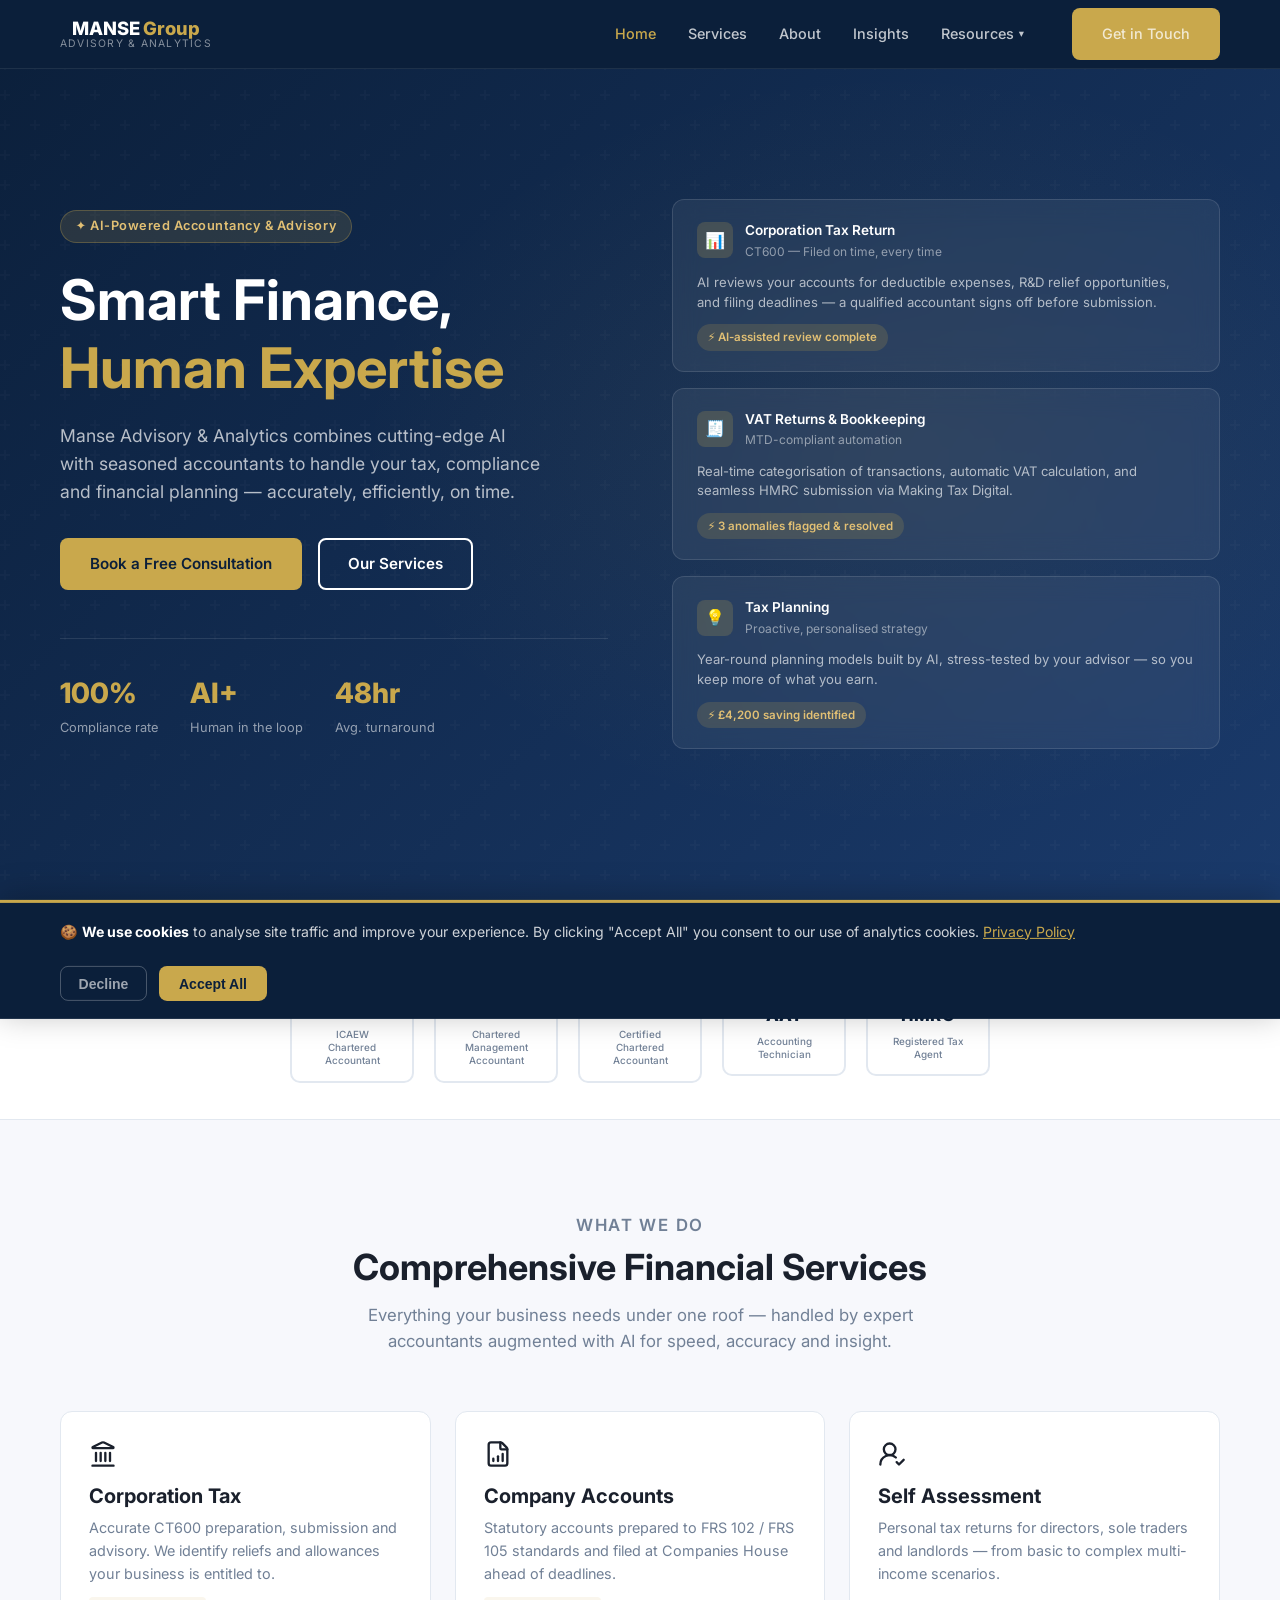
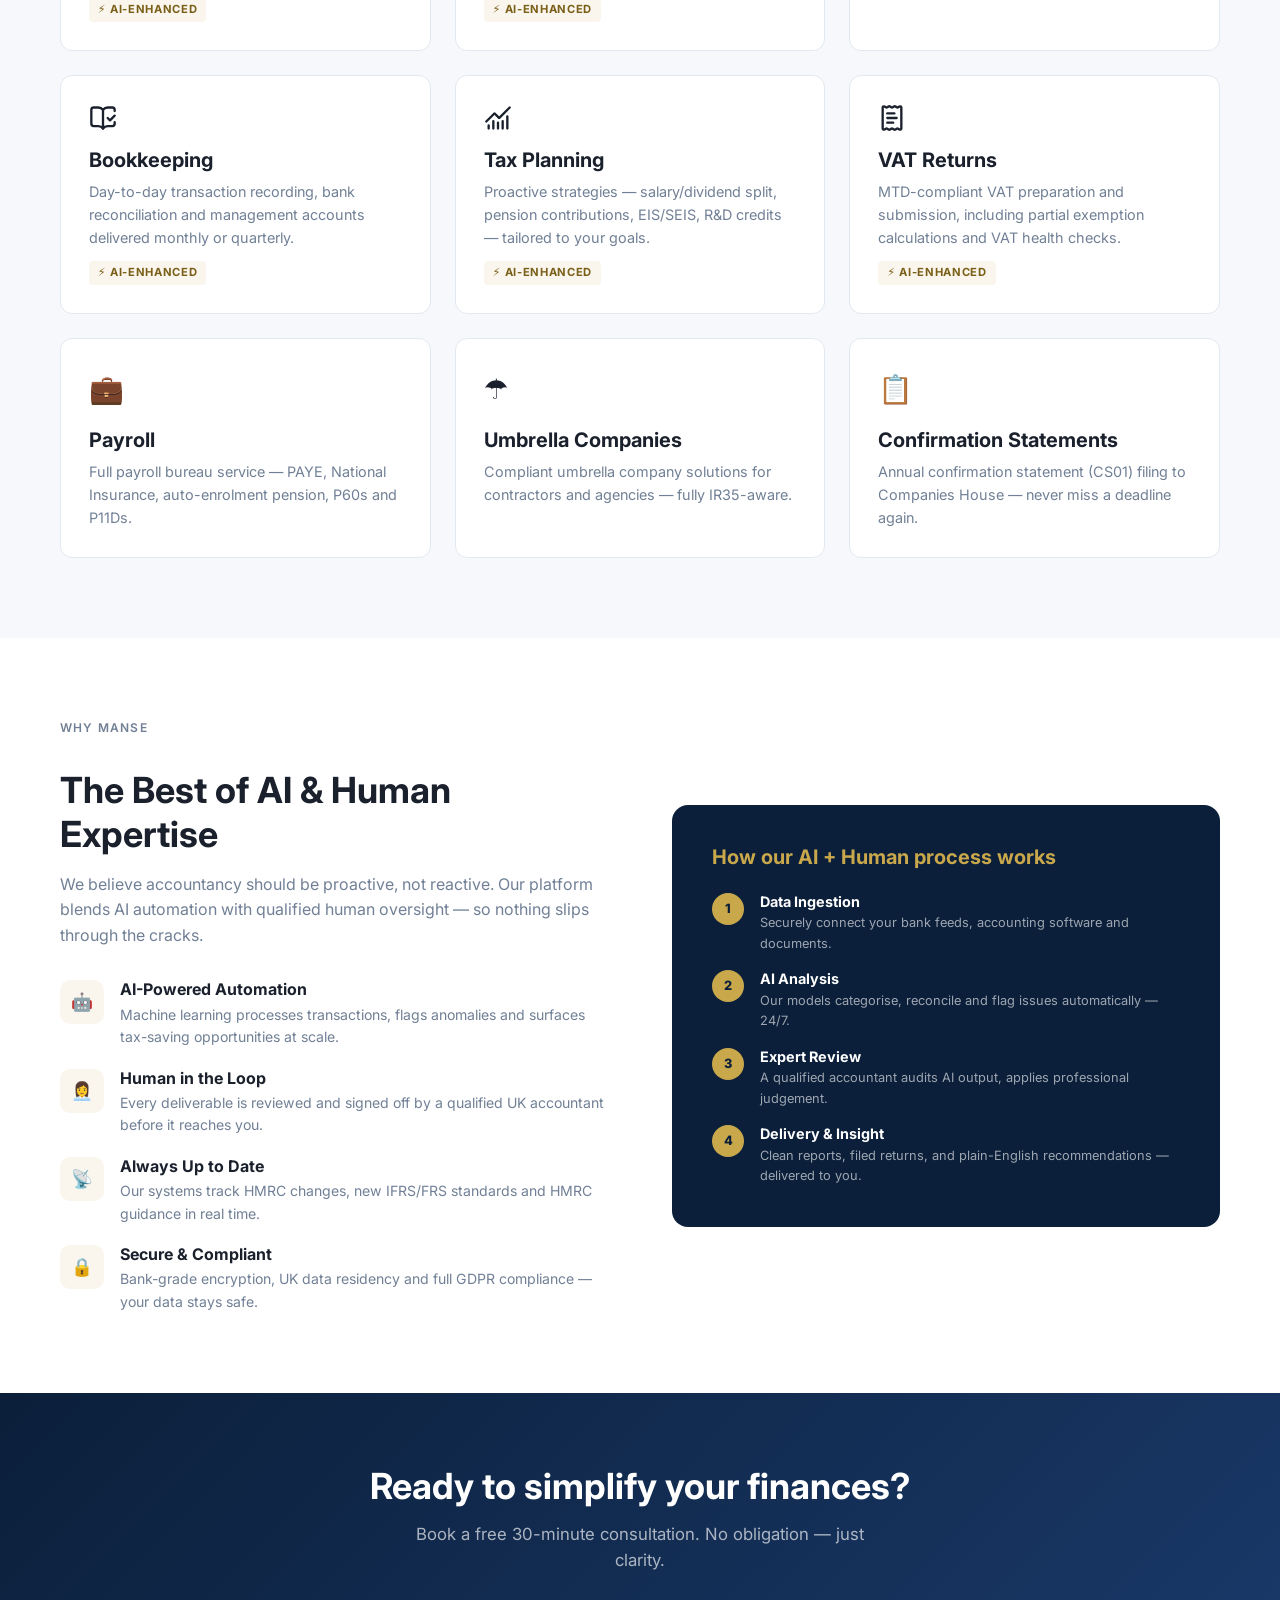
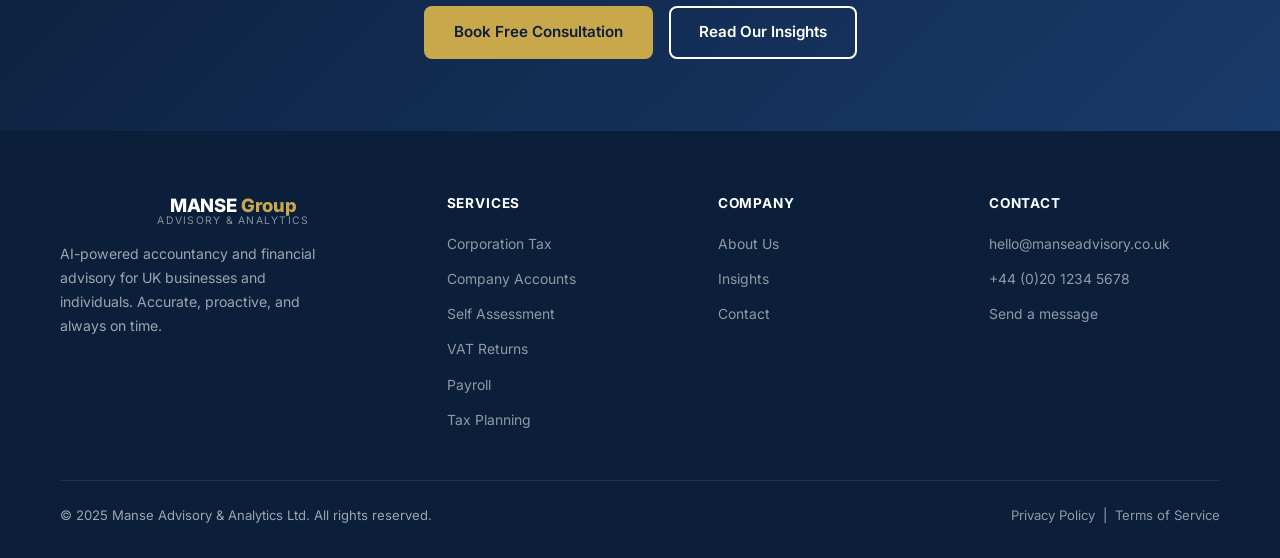
==== index.html @ e8e0aada "icon,services change" ====
<!DOCTYPE html>
<html lang="en">
<head>
  <meta charset="UTF-8" />
  <meta name="viewport" content="width=device-width, initial-scale=1.0" />
  <title>MANSE Group - A&A</title>
  <meta name="description" content="Expert accountancy services — corporation tax, VAT, payroll, self-assessment and more — powered by AI and delivered by human professionals." />
  <link rel="preconnect" href="https://fonts.googleapis.com" />
  <link rel="preconnect" href="https://fonts.gstatic.com" crossorigin />
  <link href="https://fonts.googleapis.com/css2?family=Inter:wght@400;500;600;700;800&display=swap" rel="stylesheet" />
  <link rel="icon" type="image/svg+xml" href="favicon.svg" />
  <link rel="stylesheet" href="css/style.css" />
  <!-- GA4 Consent Mode default (must be before gtag loads) -->
  <script>
    window.dataLayer = window.dataLayer || [];
    function gtag(){dataLayer.push(arguments);}
    gtag('consent', 'default', {
      analytics_storage: localStorage.getItem('manse_cookie_consent') === 'granted' ? 'granted' : 'denied'
    });
  </script>
  <script async src="https://www.googletagmanager.com/gtag/js?id=G-XYK1B6R14M"></script>
  <script>
    gtag('js', new Date());
    gtag('config', 'G-XYK1B6R14M');
  </script>
</head>
<!-- Start of Tawk.to Script
<script type="text/javascript">
  var Tawk_API=Tawk_API||{}, Tawk_LoadStart=new Date();
  (function(){
  var s1=document.createElement("script"),s0=document.getElementsByTagName("script")[0];
  s1.async=true;
  s1.src='https://embed.tawk.to/6a2394128705f01c35097189/1jqdfkqfv';
  s1.charset='UTF-8';
  s1.setAttribute('crossorigin','*');
  s0.parentNode.insertBefore(s1,s0);
  })();
</script> -->
<!--End of Tawk.to Script-->
<body>

<!-- ===== NAVBAR ===== -->
<nav class="navbar" aria-label="Main navigation">
  <div class="container nav-inner">
    <a href="index.html" class="nav-logo" aria-label="Manse Advisory & Analytics home">
      <span class="logo-main">MANSE <span>Group</span></span>
      <span class="logo-sub">Advisory &amp; Analytics</span>
    </a>
    <button class="hamburger" aria-label="Toggle menu" aria-expanded="false">
      <span></span><span></span><span></span>
    </button>
    <ul class="nav-links" role="list">
      <li><a href="index.html">Home</a></li>
      <li><a href="index.html#services">Services</a></li>
      <li><a href="index.html#why-us">About</a></li>
      <li><a href="articles.html">Insights</a></li>
      <li class="nav-item-dropdown">
        <a href="#" class="nav-dropdown-trigger">Resources <span class="chevron">▾</span></a>
        <ul class="nav-dropdown">
          <li><a href="deadlines.html"><span class="dd-icon">📅</span> Tax Deadlines</a></li>
          <li><a href="calculator.html"><span class="dd-icon">🧮</span> Tax Calculator</a></li>
          <li><a href="policies.html"><span class="dd-icon">📋</span> Policy Updates</a></li>
        </ul>
      </li>
      <li class="nav-cta"><a href="contact.html" class="btn btn-primary">Get in Touch</a></li>
    </ul>
  </div>
</nav>

<!-- ===== HERO ===== -->
<section class="hero" aria-label="Hero">
  <div class="container hero-grid">
    <div class="hero-content">
      <div class="hero-badge">✦ AI-Powered Accountancy &amp; Advisory</div>
      <h1>Smart Finance, <span>Human Expertise</span></h1>
      <p class="hero-sub">
        Manse Advisory &amp; Analytics combines cutting-edge AI with seasoned accountants to handle your tax, compliance and financial planning — accurately, efficiently, on time.
      </p>
      <div class="hero-actions">
        <a href="contact.html" class="btn btn-primary">Book a Free Consultation</a>
        <a href="index.html#services" class="btn btn-outline">Our Services</a>
      </div>
      <div class="hero-stats">
        <div class="stat-item">
          <div class="stat-num">100%</div>
          <div class="stat-label">Compliance rate</div>
        </div>
        <div class="stat-item">
          <div class="stat-num">AI+</div>
          <div class="stat-label">Human in the loop</div>
        </div>
        <div class="stat-item">
          <div class="stat-num">48hr</div>
          <div class="stat-label">Avg. turnaround</div>
        </div>
      </div>
    </div>

    <div class="hero-visual" aria-hidden="true">
      <div class="card-float">
        <div class="card-float-header">
          <div class="card-float-icon">📊</div>
          <div>
            <div class="card-float-title">Corporation Tax Return</div>
            <div class="card-float-sub">CT600 — Filed on time, every time</div>
          </div>
        </div>
        <div class="card-float-body">AI reviews your accounts for deductible expenses, R&amp;D relief opportunities, and filing deadlines — a qualified accountant signs off before submission.</div>
        <div class="ai-chip">⚡ AI-assisted review complete</div>
      </div>
      <div class="card-float">
        <div class="card-float-header">
          <div class="card-float-icon">🧾</div>
          <div>
            <div class="card-float-title">VAT Returns &amp; Bookkeeping</div>
            <div class="card-float-sub">MTD-compliant automation</div>
          </div>
        </div>
        <div class="card-float-body">Real-time categorisation of transactions, automatic VAT calculation, and seamless HMRC submission via Making Tax Digital.</div>
        <div class="ai-chip">⚡ 3 anomalies flagged &amp; resolved</div>
      </div>
      <div class="card-float">
        <div class="card-float-header">
          <div class="card-float-icon">💡</div>
          <div>
            <div class="card-float-title">Tax Planning</div>
            <div class="card-float-sub">Proactive, personalised strategy</div>
          </div>
        </div>
        <div class="card-float-body">Year-round planning models built by AI, stress-tested by your advisor — so you keep more of what you earn.</div>
        <div class="ai-chip">⚡ £4,200 saving identified</div>
      </div>
    </div>
  </div>
</section>

<!-- ===== ACCREDITATION STRIP ===== -->
<section class="accreditation" aria-label="Professional accreditations">
  <div class="container accreditation-inner">
    <span class="accreditation-label">Trusted &amp; Accredited Professionals</span>
    <div class="badges-row">
      <div class="badge">
        <span class="badge-abbr">ACA</span>
        <span class="badge-name">ICAEW Chartered Accountant</span>
      </div>
      <div class="badge">
        <span class="badge-abbr">CIMA</span>
        <span class="badge-name">Chartered Management Accountant</span>
      </div>
      <div class="badge">
        <span class="badge-abbr">ACCA</span>
        <span class="badge-name">Certified Chartered Accountant</span>
      </div>
      <div class="badge">
        <span class="badge-abbr">AAT</span>
        <span class="badge-name">Accounting Technician</span>
      </div>
      <div class="badge">
        <span class="badge-abbr">HMRC</span>
        <span class="badge-name">Registered Tax Agent</span>
      </div>
    </div>
  </div>
</section>

<!-- ===== SERVICES ===== -->
<section class="services" id="services">
  <div class="container">
    <div class="section-header fade-in">
      <p class="section-label">What we do</p>
      <h2>Comprehensive Financial Services</h2>
      <p>Everything your business needs under one roof — handled by expert accountants augmented with AI for speed, accuracy and insight.</p>
    </div>

    <div class="services-grid">
      <div class="service-card fade-in">
        <span class="service-icon">
          <svg class="lucide lucide-landmark" aria-hidden="true" focusable="false"
            xmlns="http://www.w3.org/2000/svg"
            width="24"
            height="24"
            viewBox="0 0 24 24"
            fill="none"
            stroke="currentColor"
            stroke-width="2"
            stroke-linecap="round"
            stroke-linejoin="round"
          >
            <path d="M10 18v-7" />
            <path d="M11.119 2.205a2 2 0 0 1 1.762 0l7.84 3.846A.5.5 0 0 1 20.5 7h-17a.5.5 0 0 1-.22-.949z" />
            <path d="M14 18v-7" />
            <path d="M18 18v-7" />
            <path d="M3 22h18" />
            <path d="M6 18v-7" />
          </svg>
        </span>
        <h3>Corporation Tax</h3>
        <p>Accurate CT600 preparation, submission and advisory. We identify reliefs and allowances your business is entitled to.</p>
        <div class="ai-tag">⚡ AI-enhanced</div>
      </div>
      <div class="service-card fade-in">
        <span class="service-icon">
          <svg class="lucide lucide-file-chart-column-increasing" aria-hidden="true" focusable="false"
            xmlns="http://www.w3.org/2000/svg"
            width="24"
            height="24"
            viewBox="0 0 24 24"
            fill="none"
            stroke="currentColor"
            stroke-width="2"
            stroke-linecap="round"
            stroke-linejoin="round"
          >
            <path d="M6 22a2 2 0 0 1-2-2V4a2 2 0 0 1 2-2h8a2.4 2.4 0 0 1 1.704.706l3.588 3.588A2.4 2.4 0 0 1 20 8v12a2 2 0 0 1-2 2z" />
            <path d="M14 2v5a1 1 0 0 0 1 1h5" />
            <path d="M8 18v-2" />
            <path d="M12 18v-4" />
            <path d="M16 18v-6" />
          </svg>
        </span>
        <h3>Company Accounts</h3>
        <p>Statutory accounts prepared to FRS 102 / FRS 105 standards and filed at Companies House ahead of deadlines.</p>
        <div class="ai-tag">⚡ AI-enhanced</div>
      </div>
      <div class="service-card fade-in">
        <span class="service-icon">
          <svg class="lucide lucide-user-round-check" aria-hidden="true" focusable="false"
            xmlns="http://www.w3.org/2000/svg"
            width="24"
            height="24"
            viewBox="0 0 24 24"
            fill="none"
            stroke="currentColor"
            stroke-width="2"
            stroke-linecap="round"
            stroke-linejoin="round"
          >
            <path d="M2 21a8 8 0 0 1 13.292-6" />
            <circle cx="10" cy="8" r="5" />
            <path d="m16 19 2 2 4-4" />
          </svg>
        </span>
        <h3>Self Assessment</h3>
        <p>Personal tax returns for directors, sole traders and landlords — from basic to complex multi-income scenarios.</p>
      </div>
      <div class="service-card fade-in">
        <span class="service-icon">
          <svg class="lucide lucide-book-open-check" aria-hidden="true" focusable="false"
            xmlns="http://www.w3.org/2000/svg"
            width="24"
            height="24"
            viewBox="0 0 24 24"
            fill="none"
            stroke="currentColor"
            stroke-width="2"
            stroke-linecap="round"
            stroke-linejoin="round"
          >
            <path d="M12 5v16" />
            <path d="m16 12 2 2 4-4" />
            <path d="M22 6V5a2 2 0 00-1.999-2L16 3.002A5 5 0 0012 5a5 5 0 00-4-2H4a2 2 0 00-2 2v12a2 2 0 001.999 2H8a5 5 0 014 2 5 5 0 014-2h4.001A2 2 0 0022 17v-1.344" />
          </svg>
        </span>
        <h3>Bookkeeping</h3>
        <p>Day-to-day transaction recording, bank reconciliation and management accounts delivered monthly or quarterly.</p>
        <div class="ai-tag">⚡ AI-enhanced</div>
      </div>
      <div class="service-card fade-in">
        <span class="service-icon">
          <svg class="lucide lucide-chart-no-axes-combined" aria-hidden="true" focusable="false"
            xmlns="http://www.w3.org/2000/svg"
            width="24"
            height="24"
            viewBox="0 0 24 24"
            fill="none"
            stroke="currentColor"
            stroke-width="2"
            stroke-linecap="round"
            stroke-linejoin="round"
          >
            <path d="M12 16v5" />
            <path d="M16 14.639V21" />
            <path d="M20 10.656V21" />
            <path d="m22 3-8.646 8.646a.5.5 0 0 1-.708 0L9.354 8.354a.5.5 0 0 0-.707 0L2 15" />
            <path d="M4 18.463V21" />
            <path d="M8 14.656V21" />
          </svg>
        </span>
        <h3>Tax Planning</h3>
        <p>Proactive strategies — salary/dividend split, pension contributions, EIS/SEIS, R&amp;D credits — tailored to your goals.</p>
        <div class="ai-tag">⚡ AI-enhanced</div>
      </div>
      <div class="service-card fade-in">
        <span class="service-icon">
          <svg class="lucide lucide-receipt-text" aria-hidden="true" focusable="false"
            xmlns="http://www.w3.org/2000/svg"
            width="24"
            height="24"
            viewBox="0 0 24 24"
            fill="none"
            stroke="currentColor"
            stroke-width="2"
            stroke-linecap="round"
            stroke-linejoin="round"
          >
            <path d="M13 16H8" />
            <path d="M14 8H8" />
            <path d="M16 12H8" />
            <path d="M4 3a1 1 0 0 1 1-1 1.3 1.3 0 0 1 .7.2l.933.6a1.3 1.3 0 0 0 1.4 0l.934-.6a1.3 1.3 0 0 1 1.4 0l.933.6a1.3 1.3 0 0 0 1.4 0l.933-.6a1.3 1.3 0 0 1 1.4 0l.934.6a1.3 1.3 0 0 0 1.4 0l.933-.6A1.3 1.3 0 0 1 19 2a1 1 0 0 1 1 1v18a1 1 0 0 1-1 1 1.3 1.3 0 0 1-.7-.2l-.933-.6a1.3 1.3 0 0 0-1.4 0l-.934.6a1.3 1.3 0 0 1-1.4 0l-.933-.6a1.3 1.3 0 0 0-1.4 0l-.933.6a1.3 1.3 0 0 1-1.4 0l-.934-.6a1.3 1.3 0 0 0-1.4 0l-.933.6a1.3 1.3 0 0 1-.7.2 1 1 0 0 1-1-1z" />
          </svg>
        </span>
        <h3>VAT Returns</h3>
        <p>MTD-compliant VAT preparation and submission, including partial exemption calculations and VAT health checks.</p>
        <div class="ai-tag">⚡ AI-enhanced</div>
      </div>
      <div class="service-card fade-in">
        <span class="service-icon">💼</span>
        <h3>Payroll</h3>
        <p>Full payroll bureau service — PAYE, National Insurance, auto-enrolment pension, P60s and P11Ds.</p>
      </div>
      <div class="service-card fade-in">
        <span class="service-icon">☂️</span>
        <h3>Umbrella Companies</h3>
        <p>Compliant umbrella company solutions for contractors and agencies — fully IR35-aware.</p>
      </div>
      <div class="service-card fade-in">
        <span class="service-icon">📋</span>
        <h3>Confirmation Statements</h3>
        <p>Annual confirmation statement (CS01) filing to Companies House — never miss a deadline again.</p>
      </div>
    </div>
  </div>
</section>

<!-- ===== WHY US ===== -->
<section class="why-us" id="why-us">
  <div class="container why-grid">
    <div class="why-content fade-in">
      <p class="section-label">Why Manse</p>
      <h2>The Best of AI &amp; Human Expertise</h2>
      <p>We believe accountancy should be proactive, not reactive. Our platform blends AI automation with qualified human oversight — so nothing slips through the cracks.</p>
      <ul class="why-list">
        <li class="why-item">
          <div class="why-item-icon">🤖</div>
          <div class="why-item-text">
            <h4>AI-Powered Automation</h4>
            <p>Machine learning processes transactions, flags anomalies and surfaces tax-saving opportunities at scale.</p>
          </div>
        </li>
        <li class="why-item">
          <div class="why-item-icon">👩‍💼</div>
          <div class="why-item-text">
            <h4>Human in the Loop</h4>
            <p>Every deliverable is reviewed and signed off by a qualified UK accountant before it reaches you.</p>
          </div>
        </li>
        <li class="why-item">
          <div class="why-item-icon">📡</div>
          <div class="why-item-text">
            <h4>Always Up to Date</h4>
            <p>Our systems track HMRC changes, new IFRS/FRS standards and HMRC guidance in real time.</p>
          </div>
        </li>
        <li class="why-item">
          <div class="why-item-icon">🔒</div>
          <div class="why-item-text">
            <h4>Secure &amp; Compliant</h4>
            <p>Bank-grade encryption, UK data residency and full GDPR compliance — your data stays safe.</p>
          </div>
        </li>
      </ul>
    </div>

    <div class="why-visual fade-in" aria-hidden="true">
      <h3>How our AI + Human process works</h3>
      <div class="ai-process">
        <div class="process-step">
          <div class="step-num">1</div>
          <div class="step-text">
            <h4>Data Ingestion</h4>
            <p>Securely connect your bank feeds, accounting software and documents.</p>
          </div>
        </div>
        <div class="process-step">
          <div class="step-num">2</div>
          <div class="step-text">
            <h4>AI Analysis</h4>
            <p>Our models categorise, reconcile and flag issues automatically — 24/7.</p>
          </div>
        </div>
        <div class="process-step">
          <div class="step-num">3</div>
          <div class="step-text">
            <h4>Expert Review</h4>
            <p>A qualified accountant audits AI output, applies professional judgement.</p>
          </div>
        </div>
        <div class="process-step">
          <div class="step-num">4</div>
          <div class="step-text">
            <h4>Delivery &amp; Insight</h4>
            <p>Clean reports, filed returns, and plain-English recommendations — delivered to you.</p>
          </div>
        </div>
      </div>
    </div>
  </div>
</section>

<!-- ===== CTA BAND ===== -->
<section class="cta-band">
  <div class="container fade-in">
    <h2>Ready to simplify your finances?</h2>
    <p>Book a free 30-minute consultation. No obligation — just clarity.</p>
    <div class="cta-actions">
      <a href="contact.html" class="btn btn-primary">Book Free Consultation</a>
      <a href="articles.html" class="btn btn-outline">Read Our Insights</a>
    </div>
  </div>
</section>

<!-- ===== FOOTER ===== -->
<footer>
  <div class="container">
    <div class="footer-grid">
      <div class="footer-brand">
        <a href="index.html" class="nav-logo">
          <span class="logo-main">MANSE <span>Group</span></span>
          <span class="logo-sub">Advisory &amp; Analytics</span>
        </a>
        <p>AI-powered accountancy and financial advisory for UK businesses and individuals. Accurate, proactive, and always on time.</p>
      </div>
      <div class="footer-col">
        <h4>Services</h4>
        <ul role="list">
          <li><a href="index.html#services">Corporation Tax</a></li>
          <li><a href="index.html#services">Company Accounts</a></li>
          <li><a href="index.html#services">Self Assessment</a></li>
          <li><a href="index.html#services">VAT Returns</a></li>
          <li><a href="index.html#services">Payroll</a></li>
          <li><a href="index.html#services">Tax Planning</a></li>
        </ul>
      </div>
      <div class="footer-col">
        <h4>Company</h4>
        <ul role="list">
          <li><a href="index.html#why-us">About Us</a></li>
          <li><a href="articles.html">Insights</a></li>
          <li><a href="contact.html">Contact</a></li>
        </ul>
      </div>
      <div class="footer-col">
        <h4>Contact</h4>
        <ul role="list">
          <li><a href="mailto:hello@manseadvisory.co.uk">hello@manseadvisory.co.uk</a></li>
          <li><a href="tel:+442012345678">+44 (0)20 1234 5678</a></li>
          <li><a href="contact.html">Send a message</a></li>
        </ul>
      </div>
    </div>
    <div class="footer-bottom">
      <span>&copy; 2025 Manse Advisory &amp; Analytics Ltd. All rights reserved.</span>
      <span><a href="#">Privacy Policy</a> &nbsp;|&nbsp; <a href="#">Terms of Service</a></span>
    </div>
  </div>
</footer>

<script src="js/main.js"></script>

<!-- ===== COOKIE CONSENT BANNER ===== -->
<div class="cookie-banner" id="cookieBanner" role="dialog" aria-label="Cookie consent" aria-live="polite">
  <div class="cookie-inner">
    <p class="cookie-text">
      🍪 <strong>We use cookies</strong> to analyse site traffic and improve your experience.
      By clicking "Accept All" you consent to our use of analytics cookies.
      <a href="#">Privacy Policy</a>
    </p>
    <div class="cookie-actions">
      <button class="btn-cookie-decline" id="cookieDecline">Decline</button>
      <button class="btn-cookie-accept" id="cookieAccept">Accept All</button>
    </div>
  </div>
</div>
</body>
</html>
---- css/style.css ----
/* ===== RESET & BASE ===== */
*, *::before, *::after { box-sizing: border-box; margin: 0; padding: 0; }

:root {
  --navy:    #0B1F3A;
  --navy-lt: #132C52;
  --gold:    #C9A84C;
  --gold-lt: #E2C074;
  --slate:   #4A5568;
  --light:   #F7F8FC;
  --white:   #FFFFFF;
  --border:  #E2E8F0;
  --text:    #1A202C;
  --muted:   #718096;
  --radius:  8px;
  --shadow:  0 4px 24px rgba(11,31,58,.10);
  --transition: .25s ease;
}

html { scroll-behavior: smooth; }

body {
  font-family: 'Inter', system-ui, -apple-system, sans-serif;
  color: var(--text);
  background: var(--white);
  line-height: 1.6;
}

body.launch-locked { overflow: hidden; }

/* ===== PRE-LAUNCH FRONT DOOR ===== */
.launch-gate {
  --launch-ink: #f5f2e9;
  --launch-gold: #d7b65b;
  position: fixed;
  inset: 0;
  z-index: 10000;
  height: 100vh;
  height: 100dvh;
  min-height: 0;
  overflow: hidden;
  display: grid;
  grid-template-rows: auto minmax(0, 1fr);
  padding: 0 clamp(1.25rem, 4vw, 4.5rem);
  color: var(--launch-ink);
  background:
    radial-gradient(circle at 12% 82%, rgba(34, 78, 116, .48), transparent 32%),
    linear-gradient(135deg, #071426 0%, #0b203a 54%, #0d2947 100%);
  isolation: isolate;
}
.launch-grid-pattern {
  position: absolute;
  inset: 0;
  z-index: -3;
  opacity: .16;
  background-image: linear-gradient(rgba(255,255,255,.08) 1px, transparent 1px), linear-gradient(90deg, rgba(255,255,255,.08) 1px, transparent 1px);
  background-size: 72px 72px;
  mask-image: linear-gradient(to right, black, transparent 72%);
}
.launch-orb {
  position: absolute;
  z-index: -2;
  border-radius: 50%;
  filter: blur(2px);
  pointer-events: none;
  animation: launchDrift 10s ease-in-out infinite alternate;
}
.launch-orb-one {
  width: min(44vw, 620px);
  aspect-ratio: 1;
  top: -25%;
  right: 18%;
  background: radial-gradient(circle at 35% 35%, rgba(215,182,91,.17), rgba(215,182,91,0) 68%);
}
.launch-orb-two {
  width: min(30vw, 420px);
  aspect-ratio: 1;
  right: -8%;
  bottom: -8%;
  animation-delay: -4s;
  background: radial-gradient(circle at 45% 45%, rgba(67,143,184,.2), rgba(67,143,184,0) 70%);
}
@keyframes launchDrift { to { transform: translate3d(28px, 18px, 0) scale(1.08); } }

.launch-header {
  width: min(1420px, 100%);
  margin-inline: auto;
  display: flex;
  align-items: center;
  justify-content: space-between;
}
.launch-header { padding: 1.8rem 0; border-bottom: 1px solid rgba(255,255,255,.1); }
.launch-logo { display: flex; align-items: center; gap: .8rem; }
.launch-logo-mark {
  width: 42px;
  height: 42px;
  display: grid;
  place-items: center;
  border: 1px solid rgba(215,182,91,.65);
  border-radius: 50%;
  color: var(--launch-gold);
  font-size: 1.15rem;
  font-weight: 800;
}
.launch-logo strong { display: block; font-size: 1.05rem; letter-spacing: .04em; line-height: 1.1; }
.launch-logo em { color: var(--launch-gold); font-style: normal; }
.launch-logo small { display: block; margin-top: .18rem; color: rgba(255,255,255,.48); font-size: .58rem; letter-spacing: .17em; text-transform: uppercase; }
.launch-contact-link { color: rgba(255,255,255,.72); font-size: .85rem; font-weight: 600; letter-spacing: .02em; transition: color .2s ease; }
.launch-contact-link:hover { color: var(--launch-gold); }
.launch-contact-link span { color: var(--launch-gold); margin-left: .35rem; }

.launch-main {
  width: min(1420px, 100%);
  height: 100%;
  min-height: 0;
  margin: auto;
  padding: clamp(3rem, 7vh, 6.5rem) 0;
  display: grid;
  grid-template-columns: minmax(0, 1.12fr) minmax(430px, .88fr);
  align-items: center;
  gap: clamp(3rem, 8vw, 9rem);
}

/* Applied by main.js only when the rendered content exceeds the available viewport row. */
.launch-gate.launch-compact .launch-header { padding-block: .9rem; }
.launch-gate.launch-compact .launch-main { padding-block: 1rem; }
.launch-gate.launch-compact .launch-kicker { margin-bottom: .8rem; }
.launch-gate.launch-compact .launch-copy h1 {
  margin-bottom: .8rem;
  font-size: clamp(2.35rem, 4.5vw, 4.6rem);
}
.launch-gate.launch-compact .launch-intro { font-size: .95rem; line-height: 1.5; }
.launch-gate.launch-compact .launch-form { margin-top: 1rem; }
.launch-gate.launch-compact .launch-trust { margin-top: .8rem; }
.launch-gate.launch-compact .launch-panel { padding: 1.25rem 1.5rem; }
.launch-gate.launch-compact .launch-panel-copy { margin: 1.2rem 0 .8rem; }
.launch-gate.launch-compact .launch-countdown { padding-block: .85rem; }
.launch-gate.launch-compact .launch-progress { margin-block: .8rem; }
.launch-gate.launch-compact .launch-arrow { width: 32px; height: 32px; }

.launch-gate.launch-tight .launch-kicker { margin-bottom: .3rem; font-size: .6rem; }
.launch-gate.launch-tight .launch-copy h1 { font-size: clamp(1.9rem, 6vh, 3.5rem); }
.launch-gate.launch-tight .launch-intro { font-size: .78rem; line-height: 1.3; }
.launch-gate.launch-tight .launch-form { margin-top: .5rem; }
.launch-gate.launch-tight .launch-form-row input,
.launch-gate.launch-tight .launch-form-row button { padding-block: .5rem; }
.launch-gate.launch-tight .launch-form-note { margin-top: .2rem; font-size: .6rem; }
.launch-gate.launch-tight .launch-trust { gap: .65rem; margin-top: .3rem; font-size: .6rem; }
.launch-gate.launch-tight .launch-panel-copy { margin: .5rem 0 .3rem; }
.launch-gate.launch-tight .launch-countdown { padding-block: .5rem; }
.launch-gate.launch-tight .launch-progress { margin-block: .45rem; }
.launch-gate.launch-tight .launch-panel-footer p { font-size: .62rem; line-height: 1.3; }

.launch-gate.launch-mobile-tight .launch-kicker,
.launch-gate.launch-mobile-tight .launch-intro { display: none; }
.launch-gate.launch-mobile-tight .launch-main { gap: .45rem; padding-block: .35rem; }
.launch-gate.launch-mobile-tight .launch-copy h1 {
  margin-bottom: .35rem;
  font-size: clamp(1.75rem, 8vw, 2.2rem);
}
.launch-gate.launch-mobile-tight .launch-form { margin-top: .35rem; }
.launch-gate.launch-mobile-tight .launch-panel { padding-block: .65rem; }
.launch-gate.launch-mobile-tight .launch-panel-copy { margin-block: .3rem; }
.launch-gate.launch-mobile-tight .launch-countdown { padding-top: .35rem; }
.launch-copy { max-width: 760px; animation: launchReveal .8s ease both; }
@keyframes launchReveal { from { opacity: 0; transform: translateY(18px); } }
.launch-kicker { display: flex; align-items: center; gap: .7rem; margin-bottom: 1.5rem; color: var(--launch-gold); font-size: .74rem; font-weight: 700; letter-spacing: .13em; text-transform: uppercase; }
.launch-kicker span { width: 28px; height: 1px; background: currentColor; }
.launch-copy h1 { max-width: 740px; margin-bottom: 1.5rem; font-size: clamp(2.65rem, 5.4vw, 5.65rem); line-height: .98; letter-spacing: -.055em; }
.launch-copy h1 span { color: var(--launch-gold); }
.launch-intro { max-width: 640px; color: rgba(255,255,255,.65); font-size: clamp(1rem, 1.35vw, 1.18rem); line-height: 1.75; }
.launch-form { max-width: 620px; margin-top: 2.2rem; }
.launch-form label { display: block; margin-bottom: .65rem; font-size: .78rem; font-weight: 700; letter-spacing: .04em; }
.launch-form-row { display: flex; padding: .38rem; border: 1px solid rgba(255,255,255,.16); border-radius: 9px; background: rgba(255,255,255,.06); backdrop-filter: blur(14px); }
.launch-form-row:focus-within { border-color: rgba(215,182,91,.75); box-shadow: 0 0 0 3px rgba(215,182,91,.1); }
.launch-form-row input { min-width: 0; flex: 1; padding: .85rem 1rem; border: 0; outline: 0; color: white; background: transparent; font: inherit; }
.launch-form-row input::placeholder { color: rgba(255,255,255,.38); }
.launch-form-row button { padding: .82rem 1.2rem; border: 0; border-radius: 6px; background: var(--launch-gold); color: #0b1f3a; font: inherit; font-size: .85rem; font-weight: 800; cursor: pointer; transition: transform .2s ease, background .2s ease; }
.launch-form-row button:hover { transform: translateY(-1px); background: #e5c66f; }
.launch-form-note { margin-top: .6rem; color: rgba(255,255,255,.38); font-size: .7rem; }
.launch-form-note.is-success { color: #87d7b0; }
.launch-trust { display: flex; flex-wrap: wrap; gap: 1.2rem; margin-top: 2rem; color: rgba(255,255,255,.55); font-size: .72rem; font-weight: 600; }
.launch-trust span::before { content: '✓'; margin-right: .42rem; color: var(--launch-gold); }

.launch-panel {
  position: relative;
  overflow: hidden;
  padding: clamp(1.5rem, 3vw, 2.5rem);
  border: 1px solid rgba(255,255,255,.14);
  border-radius: 3px;
  background: linear-gradient(145deg, rgba(255,255,255,.1), rgba(255,255,255,.035));
  box-shadow: 0 30px 80px rgba(0,0,0,.22);
  backdrop-filter: blur(18px);
  animation: launchReveal .8s .18s ease both;
}
.launch-panel::before { content: ''; position: absolute; width: 180px; height: 180px; top: -90px; right: -70px; border: 1px solid rgba(215,182,91,.18); border-radius: 50%; box-shadow: 0 0 0 34px rgba(215,182,91,.035), 0 0 0 68px rgba(215,182,91,.025); }
.launch-panel-top,
.launch-panel-footer { display: flex; align-items: center; justify-content: space-between; }
.launch-panel-top,
.launch-panel-copy,
.launch-countdown,
.launch-progress,
.launch-panel-footer { position: relative; z-index: 1; }
.launch-status { color: rgba(255,255,255,.62); font-size: .68rem; letter-spacing: .09em; text-transform: uppercase; white-space: nowrap; }
.launch-status i { display: inline-block; width: 7px; height: 7px; margin-right: .45rem; border-radius: 50%; background: #6bd89d; box-shadow: 0 0 0 5px rgba(107,216,157,.1); animation: launchPulse 1.8s ease infinite; }
@keyframes launchPulse { 50% { box-shadow: 0 0 0 9px rgba(107,216,157,0); } }
.launch-edition { color: rgba(255,255,255,.28); font-size: .66rem; letter-spacing: .12em; }
.launch-panel-copy { margin: clamp(3rem, 7vh, 5.2rem) 0 1.5rem; }
.launch-panel-copy p { color: var(--launch-gold); font-size: .7rem; font-weight: 700; letter-spacing: .14em; text-transform: uppercase; }
.launch-panel-copy h2 { margin-top: .4rem; font-size: clamp(1.35rem, 2.2vw, 2rem); font-weight: 500; letter-spacing: -.025em; }
.launch-countdown { display: grid; grid-template-columns: 1fr auto 1fr auto 1fr auto 1fr; align-items: start; padding: 1.5rem 0; border-top: 1px solid rgba(255,255,255,.11); border-bottom: 1px solid rgba(255,255,255,.11); }
.launch-countdown div { text-align: center; }
.launch-countdown strong { display: block; font-size: clamp(1.8rem, 4vw, 3.5rem); font-weight: 500; line-height: 1; letter-spacing: -.05em; font-variant-numeric: tabular-nums; }
.launch-countdown span { display: block; margin-top: .7rem; color: rgba(255,255,255,.35); font-size: .58rem; letter-spacing: .12em; text-transform: uppercase; }
.launch-countdown b {
  align-self: start;
  color: var(--launch-gold);
  font-size: clamp(1.8rem, 4vw, 3.5rem);
  font-weight: 400;
  line-height: 1;
}
.launch-progress { height: 3px; margin: 2rem 0; background: rgba(255,255,255,.1); }
.launch-progress span { display: block; width: 68%; height: 100%; background: linear-gradient(90deg, #8c7232, var(--launch-gold)); position: relative; }
.launch-progress span::after { content: ''; position: absolute; top: -3px; right: -3px; width: 9px; height: 9px; border-radius: 50%; background: var(--launch-gold); box-shadow: 0 0 12px var(--launch-gold); }
.launch-panel-footer p { color: rgba(255,255,255,.44); font-size: .72rem; line-height: 1.6; }
.launch-panel-footer strong { color: rgba(255,255,255,.78); }
.launch-arrow { width: 42px; height: 42px; display: grid; place-items: center; border: 1px solid rgba(255,255,255,.16); border-radius: 50%; color: var(--launch-gold); }

@media (max-width: 940px) {
  .launch-main { grid-template-columns: 1fr; gap: clamp(.8rem, 2vh, 1.5rem); padding: clamp(1rem, 3vh, 2rem) 0; }
  .launch-copy { max-width: 760px; }
  .launch-panel { width: 100%; max-width: 680px; padding: 1rem 1.25rem; }
  .launch-panel-copy { margin: .8rem 0 .5rem; }
  .launch-panel-copy h2 { font-size: 1.2rem; }
  .launch-countdown { padding: .65rem 0; }
  .launch-progress { margin-block: .65rem; }
  .launch-arrow { width: 30px; height: 30px; }
  .launch-panel-footer p { font-size: .62rem; line-height: 1.3; }
  .launch-copy h1 { margin-bottom: .7rem; }
  .launch-intro { line-height: 1.5; }
  .launch-form { margin-top: .9rem; }
  .launch-trust { margin-top: .7rem; }
}
@media (max-width: 600px) {
  .launch-gate {
    padding-right: max(1rem, env(safe-area-inset-right));
    padding-left: max(1rem, env(safe-area-inset-left));
  }
  .launch-header {
    min-height: 58px;
    padding: max(.65rem, env(safe-area-inset-top)) 0 .65rem;
  }
  .launch-logo { gap: .6rem; }
  .launch-logo-mark { width: 34px; height: 34px; font-size: .95rem; }
  .launch-logo strong { font-size: .88rem; }
  .launch-logo small { font-size: .48rem; }
  .launch-contact-link { font-size: .72rem; }
  .launch-contact-link span { margin-left: .2rem; }

  .launch-main {
    align-content: center;
    gap: clamp(.75rem, 2.5vh, 1.25rem);
    padding: .75rem 0 max(.75rem, env(safe-area-inset-bottom));
  }
  .launch-copy { width: 100%; }
  .launch-kicker { margin-bottom: .65rem; font-size: .57rem; line-height: 1.35; letter-spacing: .1em; }
  .launch-kicker span { width: 20px; }
  .launch-copy h1 { margin-bottom: .65rem; font-size: clamp(2rem, 10vw, 2.8rem); line-height: 1.02; }
  .launch-intro { font-size: .82rem; line-height: 1.45; }

  .launch-form { margin-top: .8rem; }
  .launch-form label { margin-bottom: .4rem; font-size: .7rem; }
  .launch-form-row { padding: .3rem; }
  .launch-form-row input { width: 100%; min-width: 0; padding: .68rem .7rem; font-size: .8rem; }
  .launch-form-row button { flex: 0 0 auto; padding: .68rem .75rem; font-size: .72rem; white-space: nowrap; }
  .launch-form-note { display: none; }
  .launch-trust { display: none; }

  .launch-panel { width: 100%; padding: .85rem 1rem; border-radius: 10px; }
  .launch-panel-top { min-height: 18px; }
  .launch-panel::before { width: 120px; height: 120px; top: -75px; right: -50px; }
  .launch-status { font-size: .56rem; }
  .launch-edition { display: none; }
  .launch-panel-copy { margin: .65rem 0 .45rem; }
  .launch-panel-copy p { font-size: .56rem; }
  .launch-panel-copy h2 { margin-top: .1rem; font-size: 1rem; }
  .launch-countdown { padding: .65rem 0 .1rem; border-bottom: 0; }
  .launch-countdown strong,
  .launch-countdown b { font-size: clamp(1.65rem, 8.5vw, 2.25rem); }
  .launch-countdown span { margin-top: .3rem; font-size: .5rem; }
  .launch-progress,
  .launch-panel-footer { display: none; }
}
@media (max-height: 720px) {
  .launch-header { padding-block: .65rem; }
  .launch-main { padding-block: .5rem; }
  .launch-kicker { margin-bottom: .3rem; font-size: .6rem; }
  .launch-intro { font-size: .76rem; line-height: 1.3; }
  .launch-trust { margin-top: .3rem; }
  .launch-copy h1 { margin-bottom: .45rem; font-size: clamp(1.9rem, 6.5vh, 3.8rem); }
  .launch-form { margin-top: .45rem; }
  .launch-panel-copy { margin: .45rem 0 .25rem; }
  .launch-progress { margin-block: .45rem; }
}
@media (max-width: 340px) {
  .launch-form-row { display: block; }
  .launch-form-row button { width: 100%; }
  .launch-intro { font-size: .76rem; }
}
@media (max-width: 600px) and (max-height: 620px) {
  .launch-kicker,
  .launch-intro { display: none; }
  .launch-copy h1 { font-size: clamp(1.8rem, 8.5vw, 2.25rem); }
  .launch-panel-copy { margin-block: .35rem; }
  .launch-countdown { padding-top: .4rem; }
}
@media (max-height: 560px) and (min-width: 560px) {
  .launch-main { grid-template-columns: 1fr 1fr; gap: 1.25rem; }
  .launch-panel { padding: .85rem; }
  .launch-countdown strong,
  .launch-countdown b { font-size: 1.55rem; }
}
@media (prefers-reduced-motion: reduce) {
  .launch-orb, .launch-status i { animation: none; }
  .launch-copy, .launch-panel { animation: none; }
}

a { color: inherit; text-decoration: none; }
img { max-width: 100%; display: block; }
ul { list-style: none; }

.container {
  width: min(1160px, 100% - 3rem);
  margin-inline: auto;
}

/* ===== TYPOGRAPHY ===== */
h1, h2, h3, h4 { line-height: 1.2; font-weight: 700; }
h1 { font-size: clamp(2rem, 5vw, 3.5rem); }
h2 { font-size: clamp(1.5rem, 3vw, 2.25rem); }
h3 { font-size: 1.25rem; }

.section-label {
  text-transform: uppercase;
  letter-spacing: .1em;
  font-size: .75rem;
  font-weight: 600;
  color: var(--gold);
  margin-bottom: .5rem;
}

/* ===== BUTTONS ===== */
.btn {
  display: inline-flex;
  align-items: center;
  gap: .5rem;
  padding: .75rem 1.75rem;
  border-radius: var(--radius);
  font-weight: 600;
  font-size: .95rem;
  cursor: pointer;
  border: 2px solid transparent;
  transition: var(--transition);
}
.btn-primary {
  background: var(--gold);
  color: var(--navy);
}
.btn-primary:hover { background: var(--gold-lt); }

.btn-outline {
  background: transparent;
  border-color: var(--white);
  color: var(--white);
}
.btn-outline:hover { background: rgba(255,255,255,.12); }

.btn-navy {
  background: var(--navy);
  color: var(--white);
}
.btn-navy:hover { background: var(--navy-lt); }

/* ===== NAVBAR ===== */
.navbar {
  position: fixed;
  top: 0; left: 0; right: 0;
  z-index: 900;
  background: var(--navy);
  border-bottom: 1px solid rgba(255,255,255,.08);
  transition: box-shadow var(--transition);
}
.navbar.scrolled { box-shadow: 0 2px 20px rgba(0,0,0,.25); }

.nav-inner {
  display: flex;
  align-items: center;
  justify-content: space-between;
  height: 68px;
}

.nav-logo {
  display: flex;
  flex-direction: column;
  line-height: 1.1;
  text-align: center;
}
.nav-logo .logo-main {
  font-size: 1.15rem;
  font-weight: 800;
  color: var(--white);
  letter-spacing: -.01em;
}
.nav-logo .logo-main span { color: var(--gold); }
.nav-logo .logo-sub {
  font-size: .65rem;
  letter-spacing: .12em;
  text-transform: uppercase;
  color: rgba(255,255,255,.5);
}

.nav-links {
  display: flex;
  align-items: center;
  gap: 2rem;
}
.nav-links a {
  color: rgba(255,255,255,.75);
  font-size: .9rem;
  font-weight: 500;
  transition: color var(--transition);
}
.nav-links a:hover,
.nav-links a.active { color: var(--gold); }

.nav-cta { margin-left: 1rem; }

.hamburger {
  display: none;
  flex-direction: column;
  gap: 5px;
  cursor: pointer;
  background: none;
  border: none;
  padding: .4rem;
}
.hamburger span {
  display: block;
  width: 24px;
  height: 2px;
  background: var(--white);
  border-radius: 2px;
  transition: var(--transition);
}

/* ===== HERO ===== */
.hero {
  min-height: 100vh;
  display: flex;
  align-items: center;
  background: linear-gradient(135deg, var(--navy) 0%, #1a3a6b 100%);
  padding: 7rem 0 4rem;
  position: relative;
  overflow: hidden;
}

.hero::before {
  content: '';
  position: absolute;
  inset: 0;
  background:
    radial-gradient(ellipse 60% 60% at 70% 50%, rgba(201,168,76,.08) 0%, transparent 70%),
    url("data:image/svg+xml,%3Csvg width='60' height='60' viewBox='0 0 60 60' xmlns='http://www.w3.org/2000/svg'%3E%3Cg fill='none' fill-rule='evenodd'%3E%3Cg fill='%23ffffff' fill-opacity='0.02'%3E%3Cpath d='M36 34v-4h-2v4h-4v2h4v4h2v-4h4v-2h-4zm0-30V0h-2v4h-4v2h4v4h2V6h4V4h-4zM6 34v-4H4v4H0v2h4v4h2v-4h4v-2H6zM6 4V0H4v4H0v2h4v4h2V6h4V4H6z'/%3E%3C/g%3E%3C/g%3E%3C/svg%3E");
}

.hero-grid {
  display: grid;
  grid-template-columns: 1fr 1fr;
  gap: 4rem;
  align-items: center;
  position: relative;
}

.hero-badge {
  display: inline-flex;
  align-items: center;
  gap: .5rem;
  background: rgba(201,168,76,.15);
  border: 1px solid rgba(201,168,76,.3);
  color: var(--gold-lt);
  font-size: .8rem;
  font-weight: 600;
  padding: .35rem .9rem;
  border-radius: 999px;
  margin-bottom: 1.5rem;
  letter-spacing: .04em;
}

.hero h1 { color: var(--white); margin-bottom: 1.25rem; }
.hero h1 span { color: var(--gold); }

.hero-sub {
  color: rgba(255,255,255,.7);
  font-size: 1.1rem;
  margin-bottom: 2rem;
  max-width: 480px;
}

.hero-actions { display: flex; gap: 1rem; flex-wrap: wrap; }

.hero-stats {
  display: flex;
  gap: 2rem;
  margin-top: 3rem;
  padding-top: 2rem;
  border-top: 1px solid rgba(255,255,255,.1);
}
.stat-item { }
.stat-num {
  font-size: 1.75rem;
  font-weight: 800;
  color: var(--gold);
}
.stat-label {
  font-size: .8rem;
  color: rgba(255,255,255,.55);
  margin-top: .1rem;
}

.hero-visual {
  display: flex;
  flex-direction: column;
  gap: 1rem;
}

.card-float {
  background: rgba(255,255,255,.06);
  backdrop-filter: blur(12px);
  border: 1px solid rgba(255,255,255,.12);
  border-radius: 12px;
  padding: 1.25rem 1.5rem;
  color: var(--white);
}
.card-float-header {
  display: flex;
  align-items: center;
  gap: .75rem;
  margin-bottom: .75rem;
}
.card-float-icon {
  width: 36px;
  height: 36px;
  border-radius: 8px;
  background: rgba(201,168,76,.2);
  display: grid;
  place-items: center;
  font-size: 1rem;
}
.card-float-title { font-size: .85rem; font-weight: 600; }
.card-float-sub { font-size: .75rem; color: rgba(255,255,255,.5); }
.card-float-body { font-size: .82rem; color: rgba(255,255,255,.65); line-height: 1.5; }

.ai-chip {
  display: inline-flex;
  align-items: center;
  gap: .4rem;
  background: rgba(201,168,76,.18);
  color: var(--gold-lt);
  font-size: .72rem;
  font-weight: 600;
  padding: .25rem .65rem;
  border-radius: 999px;
  margin-top: .75rem;
}

/* ===== SECTION SHARED ===== */
section { padding: 5rem 0; }

.section-header {
  text-align: center;
  max-width: 640px;
  margin: 0 auto 3.5rem;
}
.section-header p {
  color: var(--muted);
  margin-top: .75rem;
  font-size: 1.05rem;
}

/* ===== SERVICES ===== */
.services { background: var(--light); }

.services-grid {
  display: grid;
  grid-template-columns: repeat(auto-fit, minmax(280px, 1fr));
  gap: 1.5rem;
}

.service-card {
  background: var(--white);
  border: 1px solid var(--border);
  border-radius: 12px;
  padding: 1.75rem;
  transition: var(--transition);
  position: relative;
  overflow: hidden;
}
.service-card::after {
  content: '';
  position: absolute;
  bottom: 0; left: 0; right: 0;
  height: 3px;
  background: var(--gold);
  transform: scaleX(0);
  transition: transform var(--transition);
}
.service-card:hover { box-shadow: var(--shadow); transform: translateY(-3px); }
.service-card:hover::after { transform: scaleX(1); }

.service-icon {
  font-size: 1.75rem;
  margin-bottom: 1rem;
  display: block;
}
.service-icon .lucide {
  display: block;
  width: 1.75rem;
  height: 1.75rem;
}
.service-card h3 { margin-bottom: .5rem; }
.service-card p { color: var(--muted); font-size: .9rem; }

.ai-tag {
  display: inline-flex;
  align-items: center;
  gap: .3rem;
  background: rgba(201,168,76,.1);
  color: #7a5f18;
  font-size: .7rem;
  font-weight: 700;
  letter-spacing: .06em;
  padding: .2rem .55rem;
  border-radius: 4px;
  margin-top: .75rem;
  text-transform: uppercase;
}

/* ===== WHY US ===== */
.why-us { background: var(--white); }

.why-grid {
  display: grid;
  grid-template-columns: 1fr 1fr;
  gap: 4rem;
  align-items: center;
}

.why-content { }
.why-content h2 { margin-bottom: 1rem; }
.why-content > p { color: var(--muted); margin-bottom: 2rem; }

.why-list { display: flex; flex-direction: column; gap: 1.25rem; }
.why-item {
  display: flex;
  gap: 1rem;
  align-items: flex-start;
}
.why-item-icon {
  width: 44px;
  height: 44px;
  border-radius: 10px;
  background: rgba(201,168,76,.1);
  display: grid;
  place-items: center;
  font-size: 1.1rem;
  flex-shrink: 0;
}
.why-item-text h4 { margin-bottom: .25rem; }
.why-item-text p { color: var(--muted); font-size: .88rem; }

.why-visual {
  background: var(--navy);
  border-radius: 16px;
  padding: 2.5rem;
  color: var(--white);
}
.why-visual h3 { color: var(--gold); margin-bottom: 1.5rem; }
.ai-process { display: flex; flex-direction: column; gap: 1rem; }
.process-step {
  display: flex;
  gap: 1rem;
  align-items: flex-start;
}
.step-num {
  width: 32px;
  height: 32px;
  border-radius: 50%;
  background: var(--gold);
  color: var(--navy);
  font-size: .8rem;
  font-weight: 800;
  display: grid;
  place-items: center;
  flex-shrink: 0;
}
.step-text h4 { font-size: .9rem; margin-bottom: .2rem; }
.step-text p { font-size: .8rem; color: rgba(255,255,255,.6); }

/* ===== CTA BAND ===== */
.cta-band {
  background: linear-gradient(135deg, var(--navy) 0%, #1a3a6b 100%);
  padding: 4.5rem 0;
  text-align: center;
}
.cta-band h2 { color: var(--white); margin-bottom: .75rem; }
.cta-band p { color: rgba(255,255,255,.65); margin-bottom: 2rem; font-size: 1.05rem; max-width: 500px; margin-inline: auto; margin-bottom: 2rem; }
.cta-actions { display: flex; gap: 1rem; justify-content: center; flex-wrap: wrap; }

/* ===== ARTICLES PAGE ===== */
.page-hero {
  background: var(--navy);
  padding: 7rem 0 3.5rem;
  text-align: center;
  color: var(--white);
}
.page-hero h1 { margin-bottom: .75rem; }
.page-hero p { color: rgba(255,255,255,.65); font-size: 1.05rem; max-width: 520px; margin-inline: auto; }

.articles-section { padding: 4rem 0 6rem; }

.articles-filter {
  display: flex;
  gap: .75rem;
  flex-wrap: wrap;
  margin-bottom: 2.5rem;
}
.filter-btn {
  padding: .45rem 1.1rem;
  border-radius: 999px;
  border: 1px solid var(--border);
  background: var(--white);
  color: var(--slate);
  font-size: .85rem;
  font-weight: 500;
  cursor: pointer;
  transition: var(--transition);
}
.filter-btn:hover,
.filter-btn.active {
  background: var(--navy);
  color: var(--white);
  border-color: var(--navy);
}

/* ===== PAGINATION ===== */
.pagination-bar {
  display: flex;
  align-items: center;
  justify-content: space-between;
  gap: 1rem;
  flex-wrap: wrap;
  margin-top: 2.75rem;
  padding-top: 1.75rem;
  border-top: 1px solid var(--border);
}

.pagination-info {
  font-size: .85rem;
  color: var(--muted);
}
.pagination-info strong { color: var(--text); }

.pagination-controls {
  display: flex;
  align-items: center;
  gap: .4rem;
}

.page-btn {
  min-width: 38px;
  height: 38px;
  padding: 0 .6rem;
  border-radius: var(--radius);
  border: 1px solid var(--border);
  background: var(--white);
  color: var(--slate);
  font-size: .88rem;
  font-weight: 500;
  cursor: pointer;
  display: inline-flex;
  align-items: center;
  justify-content: center;
  transition: var(--transition);
  line-height: 1;
}
.page-btn:hover:not(:disabled) {
  border-color: var(--navy);
  color: var(--navy);
}
.page-btn.active {
  background: var(--navy);
  border-color: var(--navy);
  color: var(--white);
  font-weight: 700;
}
.page-btn:disabled {
  opacity: .35;
  cursor: not-allowed;
}
.page-btn.prev-btn,
.page-btn.next-btn {
  gap: .3rem;
  padding: 0 .9rem;
  font-weight: 600;
}

.page-dots {
  font-size: .9rem;
  color: var(--muted);
  padding: 0 .2rem;
  pointer-events: none;
}

/* empty state when filter returns nothing */
.no-results {
  grid-column: 1 / -1;
  text-align: center;
  padding: 3rem 0;
  color: var(--muted);
}
.no-results p { margin-top: .5rem; font-size: .9rem; }

.articles-grid {
  display: grid;
  grid-template-columns: repeat(auto-fill, minmax(320px, 1fr));
  gap: 1.75rem;
}

.article-card {
  background: var(--white);
  border: 1px solid var(--border);
  border-radius: 12px;
  overflow: hidden;
  transition: var(--transition);
  display: flex;
  flex-direction: column;
}
.article-card:hover { box-shadow: var(--shadow); transform: translateY(-3px); }

.article-card-img {
  height: 180px;
  background: linear-gradient(135deg, var(--navy), #1a3a6b);
  display: flex;
  align-items: center;
  justify-content: center;
  font-size: 3rem;
}

.article-card-body { padding: 1.5rem; flex: 1; display: flex; flex-direction: column; }

.article-meta {
  display: flex;
  align-items: center;
  gap: .75rem;
  margin-bottom: .75rem;
  flex-wrap: wrap;
}
.article-tag {
  background: rgba(201,168,76,.12);
  color: #7a5f18;
  font-size: .7rem;
  font-weight: 700;
  letter-spacing: .05em;
  padding: .2rem .6rem;
  border-radius: 4px;
  text-transform: uppercase;
}
.article-date { font-size: .78rem; color: var(--muted); }

.article-card h3 { margin-bottom: .5rem; font-size: 1.05rem; }
.article-card p { color: var(--muted); font-size: .88rem; flex: 1; }

.article-footer {
  display: flex;
  align-items: center;
  justify-content: space-between;
  margin-top: 1rem;
  padding-top: 1rem;
  border-top: 1px solid var(--border);
}
.article-author { font-size: .78rem; color: var(--muted); }
.read-more {
  font-size: .82rem;
  font-weight: 600;
  color: var(--navy);
  display: flex;
  align-items: center;
  gap: .3rem;
  transition: gap var(--transition);
}
.read-more:hover { gap: .6rem; color: var(--gold); }

/* ===== CONTACT PAGE ===== */
.contact-section { padding: 4rem 0 6rem; }

.contact-grid {
  display: grid;
  grid-template-columns: 1fr 1.4fr;
  gap: 4rem;
  align-items: start;
}

.contact-info h2 { margin-bottom: .75rem; }
.contact-info > p { color: var(--muted); margin-bottom: 2rem; }

.contact-details { display: flex; flex-direction: column; gap: 1.25rem; margin-bottom: 2rem; }
.contact-item {
  display: flex;
  gap: 1rem;
  align-items: flex-start;
}
.contact-icon {
  width: 44px;
  height: 44px;
  border-radius: 10px;
  background: var(--navy);
  color: var(--gold);
  display: grid;
  place-items: center;
  font-size: 1.1rem;
  flex-shrink: 0;
}
.contact-item-text { }
.contact-item-text .label { font-size: .75rem; text-transform: uppercase; letter-spacing: .08em; color: var(--muted); font-weight: 600; margin-bottom: .15rem; }
.contact-item-text a, .contact-item-text span { font-weight: 500; font-size: .95rem; color: var(--text); }
.contact-item-text a:hover { color: var(--gold); }

.social-links { display: flex; gap: .75rem; flex-wrap: wrap; }
.social-link {
  display: flex;
  align-items: center;
  gap: .5rem;
  padding: .55rem 1rem;
  border: 1px solid var(--border);
  border-radius: 8px;
  font-size: .85rem;
  font-weight: 500;
  color: var(--text);
  transition: var(--transition);
}
.social-link:hover { border-color: var(--navy); background: var(--navy); color: var(--white); }
.social-link svg { width: 16px; height: 16px; }

.contact-form-card {
  background: var(--white);
  border: 1px solid var(--border);
  border-radius: 16px;
  padding: 2.5rem;
  box-shadow: var(--shadow);
}
.contact-form-card h3 { margin-bottom: .25rem; }
.contact-form-card > p { color: var(--muted); font-size: .9rem; margin-bottom: 1.75rem; }

.form-row { display: grid; grid-template-columns: 1fr 1fr; gap: 1rem; }
.form-group { display: flex; flex-direction: column; gap: .4rem; margin-bottom: 1rem; }
.form-group label { font-size: .82rem; font-weight: 600; color: var(--slate); }
.form-group input,
.form-group select,
.form-group textarea {
  padding: .7rem 1rem;
  border: 1px solid var(--border);
  border-radius: var(--radius);
  font-size: .9rem;
  font-family: inherit;
  color: var(--text);
  transition: border-color var(--transition), box-shadow var(--transition);
  background: var(--white);
}
.form-group input:focus,
.form-group select:focus,
.form-group textarea:focus {
  outline: none;
  border-color: var(--gold);
  box-shadow: 0 0 0 3px rgba(201,168,76,.15);
}
.form-group textarea { resize: vertical; min-height: 130px; }

.form-submit { width: 100%; justify-content: center; margin-top: .5rem; }

.form-success {
  display: none;
  text-align: center;
  padding: 2rem 0;
}
.form-success .success-icon { font-size: 3rem; margin-bottom: 1rem; }
.form-success h3 { margin-bottom: .5rem; }
.form-success p { color: var(--muted); }

/* ===== FOOTER ===== */
footer {
  background: var(--navy);
  color: rgba(255,255,255,.6);
  padding: 4rem 0 2rem;
}

.footer-grid {
  display: grid;
  grid-template-columns: 1.5fr 1fr 1fr 1fr;
  gap: 2.5rem;
  margin-bottom: 3rem;
}

.footer-brand .nav-logo { margin-bottom: 1rem; }
.footer-brand p { font-size: .88rem; line-height: 1.7; max-width: 280px; }

.footer-col h4 {
  color: var(--white);
  font-size: .85rem;
  letter-spacing: .06em;
  text-transform: uppercase;
  margin-bottom: 1.25rem;
}
.footer-col ul { display: flex; flex-direction: column; gap: .6rem; }
.footer-col ul li a {
  font-size: .87rem;
  color: rgba(255,255,255,.55);
  transition: color var(--transition);
}
.footer-col ul li a:hover { color: var(--gold); }

.footer-bottom {
  border-top: 1px solid rgba(255,255,255,.08);
  padding-top: 1.5rem;
  display: flex;
  justify-content: space-between;
  align-items: center;
  font-size: .82rem;
  flex-wrap: wrap;
  gap: .5rem;
}
.footer-bottom a { color: rgba(255,255,255,.55); }
.footer-bottom a:hover { color: var(--gold); }

/* ===== MOBILE NAV ===== */
@media (max-width: 768px) {
  .hamburger { display: flex; }

  .nav-links {
    position: fixed;
    top: 68px; left: 0; right: 0;
    background: var(--navy);
    flex-direction: column;
    padding: 1.5rem 1.5rem 2rem;
    gap: 1.25rem;
    border-top: 1px solid rgba(255,255,255,.1);
    transform: translateY(-120%);
    opacity: 0;
    transition: transform .3s ease, opacity .3s ease;
  }
  .nav-links.open { transform: translateY(0); opacity: 1; }
  .nav-cta { width: 100%; }
  .nav-cta .btn { width: 100%; justify-content: center; }

  .hero-grid { grid-template-columns: 1fr; }
  .hero-visual { display: none; }
  .hero-stats { gap: 1.25rem; }

  .why-grid { grid-template-columns: 1fr; }
  .contact-grid { grid-template-columns: 1fr; }
  .footer-grid { grid-template-columns: 1fr 1fr; }
  .form-row { grid-template-columns: 1fr; }
}

@media (max-width: 520px) {
  .footer-grid { grid-template-columns: 1fr; }
  .hero-actions { flex-direction: column; }
}

/* ===== FADE-IN ANIMATION ===== */
.fade-in {
  opacity: 0;
  transform: translateY(24px);
  transition: opacity .55s ease, transform .55s ease;
}
.fade-in.visible { opacity: 1; transform: none; }

/* ===== NAV DROPDOWN ===== */
.nav-item-dropdown { position: relative; }
.nav-dropdown-trigger {
  display: flex;
  align-items: center;
  gap: .3rem;
  cursor: pointer;
}
.nav-dropdown-trigger .chevron {
  font-size: .65rem;
  transition: transform var(--transition);
  display: inline-block;
}
.nav-item-dropdown.open .chevron,
.nav-item-dropdown:hover .chevron { transform: rotate(180deg); }

/* Invisible bridge fills the gap so hover isn't lost between trigger and dropdown */
.nav-item-dropdown::after {
  content: '';
  position: absolute;
  top: 100%;
  left: -12px;
  right: -12px;
  height: 18px;   /* must be >= the visual gap below */
  display: none;
}
.nav-item-dropdown:hover::after { display: block; }

.nav-dropdown {
  position: absolute;
  top: calc(100% + 10px);
  left: 50%;
  transform: translateX(-50%) translateY(-6px);
  background: var(--navy-lt);
  border: 1px solid rgba(255,255,255,.1);
  border-radius: 10px;
  padding: .5rem;
  min-width: 190px;
  opacity: 0;
  pointer-events: none;
  transition: opacity .2s ease, transform .2s ease;
  z-index: 100;
  box-shadow: 0 8px 32px rgba(0,0,0,.25);
}
.nav-item-dropdown:hover .nav-dropdown,
.nav-item-dropdown.open .nav-dropdown {
  opacity: 1;
  pointer-events: all;
  transform: translateX(-50%) translateY(0);
}
.nav-dropdown li { list-style: none; }
.nav-dropdown li a {
  display: flex;
  align-items: center;
  gap: .6rem;
  padding: .55rem .85rem;
  border-radius: 7px;
  font-size: .875rem;
  color: rgba(255,255,255,.75) !important;
  transition: background var(--transition), color var(--transition);
  white-space: nowrap;
}
.nav-dropdown li a:hover {
  background: rgba(255,255,255,.08);
  color: var(--gold) !important;
}
.nav-dropdown li a .dd-icon { font-size: 1rem; }

/* Mobile dropdown */
@media (max-width: 768px) {
  .nav-dropdown {
    position: static;
    transform: none;
    opacity: 1;
    pointer-events: all;
    box-shadow: none;
    border: none;
    border-left: 2px solid rgba(255,255,255,.15);
    border-radius: 0;
    padding: .25rem 0 .25rem .75rem;
    margin-top: .25rem;
    display: none;
    background: transparent;
  }
  .nav-item-dropdown.open .nav-dropdown { display: block; }
  .nav-dropdown li a { padding: .4rem .5rem; }
}

/* ===== ACCREDITATION STRIP ===== */
.accreditation {
  background: var(--white);
  border-top: 1px solid var(--border);
  border-bottom: 1px solid var(--border);
  padding: 2.25rem 0;
}
.accreditation-inner {
  display: flex;
  flex-direction: column;
  align-items: center;
  gap: 1.5rem;
}
.accreditation-label {
  font-size: .75rem;
  font-weight: 700;
  letter-spacing: .12em;
  text-transform: uppercase;
  color: var(--muted);
}
.badges-row {
  display: flex;
  align-items: center;
  justify-content: center;
  gap: 1.25rem;
  flex-wrap: wrap;
}
.badge {
  display: flex;
  flex-direction: column;
  align-items: center;
  gap: .35rem;
  padding: .85rem 1.25rem;
  border: 2px solid var(--border);
  border-radius: 10px;
  transition: var(--transition);
  min-width: 90px;
  text-align: center;
}
.badge:hover { border-color: var(--gold); box-shadow: 0 4px 16px rgba(201,168,76,.15); }
.badge-abbr {
  font-size: 1.05rem;
  font-weight: 800;
  color: var(--navy);
  letter-spacing: .03em;
}
.badge-name {
  font-size: .62rem;
  color: var(--muted);
  font-weight: 500;
  line-height: 1.3;
  max-width: 80px;
}

/* ===== COOKIE CONSENT BANNER ===== */
.cookie-banner {
  position: fixed;
  bottom: 0; left: 0; right: 0;
  z-index: 9999;
  background: var(--navy);
  border-top: 3px solid var(--gold);
  padding: 1.1rem 1.5rem;
  box-shadow: 0 -4px 30px rgba(0,0,0,.25);
  transform: translateY(100%);
  transition: transform .4s cubic-bezier(.4,0,.2,1);
}
.cookie-banner.visible { transform: translateY(0); }
.cookie-inner {
  display: flex;
  align-items: center;
  justify-content: space-between;
  gap: 1.5rem;
  flex-wrap: wrap;
  max-width: 1160px;
  margin: 0 auto;
}
.cookie-text { color: rgba(255,255,255,.8); font-size: .88rem; line-height: 1.5; }
.cookie-text a { color: var(--gold); text-decoration: underline; }
.cookie-text strong { color: var(--white); }
.cookie-actions { display: flex; gap: .75rem; flex-shrink: 0; }
.btn-cookie-accept {
  background: var(--gold);
  color: var(--navy);
  border: none;
  padding: .55rem 1.25rem;
  border-radius: var(--radius);
  font-weight: 700;
  font-size: .875rem;
  cursor: pointer;
  transition: var(--transition);
  white-space: nowrap;
}
.btn-cookie-accept:hover { background: var(--gold-lt); }
.btn-cookie-decline {
  background: transparent;
  color: rgba(255,255,255,.6);
  border: 1px solid rgba(255,255,255,.25);
  padding: .55rem 1.1rem;
  border-radius: var(--radius);
  font-weight: 600;
  font-size: .875rem;
  cursor: pointer;
  transition: var(--transition);
  white-space: nowrap;
}
.btn-cookie-decline:hover { color: var(--white); border-color: rgba(255,255,255,.5); }

/* ===== TAX DEADLINE CALENDAR ===== */
.deadline-hero { background: var(--navy); padding: 7rem 0 3.5rem; text-align: center; color: var(--white); }
.deadline-hero h1 { margin-bottom: .75rem; }
.deadline-hero p { color: rgba(255,255,255,.65); font-size: 1.05rem; max-width: 520px; margin-inline: auto; }

.deadline-section { padding: 4rem 0 6rem; }
.deadline-layout { display: grid; grid-template-columns: 220px 1fr; gap: 3rem; align-items: start; }

.deadline-nav-card {
  position: sticky;
  top: 88px;
  background: var(--white);
  border: 1px solid var(--border);
  border-radius: 12px;
  overflow: hidden;
}
.deadline-nav-title {
  background: var(--navy);
  color: var(--white);
  font-size: .78rem;
  font-weight: 700;
  letter-spacing: .08em;
  text-transform: uppercase;
  padding: .85rem 1.1rem;
}
.deadline-nav-list { padding: .5rem; }
.deadline-nav-list a {
  display: block;
  padding: .5rem .75rem;
  border-radius: 6px;
  font-size: .87rem;
  color: var(--slate);
  transition: var(--transition);
}
.deadline-nav-list a:hover,
.deadline-nav-list a.active { background: rgba(11,31,58,.07); color: var(--navy); font-weight: 600; }

.deadline-months { display: flex; flex-direction: column; gap: 2rem; }
.deadline-month-block {}
.deadline-month-header {
  display: flex;
  align-items: center;
  gap: .75rem;
  margin-bottom: 1rem;
  padding-bottom: .75rem;
  border-bottom: 2px solid var(--border);
}
.deadline-month-name { font-size: 1.2rem; font-weight: 700; color: var(--navy); }
.deadline-month-tag {
  font-size: .72rem;
  font-weight: 700;
  letter-spacing: .05em;
  text-transform: uppercase;
  padding: .2rem .6rem;
  border-radius: 4px;
}
.tag-busy { background: rgba(239,68,68,.1); color: #dc2626; }
.tag-quiet { background: rgba(34,197,94,.1); color: #16a34a; }
.tag-moderate { background: rgba(234,179,8,.1); color: #ca8a04; }

.deadline-items { display: flex; flex-direction: column; gap: .6rem; }
.deadline-item {
  display: flex;
  gap: 1rem;
  align-items: flex-start;
  background: var(--white);
  border: 1px solid var(--border);
  border-radius: 10px;
  padding: .9rem 1.1rem;
  transition: var(--transition);
}
.deadline-item:hover { box-shadow: var(--shadow); border-color: transparent; }
.deadline-item.urgent { border-left: 3px solid #dc2626; }
.deadline-item.upcoming { border-left: 3px solid var(--gold); }
.deadline-date-box {
  min-width: 50px;
  text-align: center;
  background: var(--navy);
  color: var(--white);
  border-radius: 7px;
  padding: .4rem .3rem;
  flex-shrink: 0;
}
.deadline-date-day { font-size: 1.15rem; font-weight: 800; line-height: 1; }
.deadline-date-month { font-size: .65rem; text-transform: uppercase; letter-spacing: .06em; color: var(--gold); margin-top: .15rem; }
.deadline-item-body { flex: 1; }
.deadline-item-body h4 { font-size: .9rem; margin-bottom: .2rem; }
.deadline-item-body p { font-size: .8rem; color: var(--muted); line-height: 1.45; }
.deadline-tag { display: inline-flex; align-items: center; gap: .3rem; font-size: .68rem; font-weight: 700; letter-spacing: .04em; text-transform: uppercase; padding: .15rem .5rem; border-radius: 4px; margin-top: .4rem; }
.dtag-sa { background: rgba(139,92,246,.1); color: #7c3aed; }
.dtag-vat { background: rgba(59,130,246,.1); color: #2563eb; }
.dtag-ct { background: rgba(201,168,76,.1); color: #92620a; }
.dtag-paye { background: rgba(34,197,94,.1); color: #15803d; }
.dtag-ni { background: rgba(239,68,68,.1); color: #dc2626; }

@media (max-width: 768px) {
  .deadline-layout { grid-template-columns: 1fr; }
  .deadline-nav-card { position: static; }
}

/* ===== TAX CALCULATOR ===== */
.calc-hero { background: var(--navy); padding: 7rem 0 3.5rem; text-align: center; color: var(--white); }
.calc-hero h1 { margin-bottom: .75rem; }
.calc-hero p { color: rgba(255,255,255,.65); font-size: 1.05rem; max-width: 540px; margin-inline: auto; }

.calc-section { padding: 4rem 0 6rem; }
.calc-tabs {
  display: flex;
  gap: .5rem;
  margin-bottom: 2rem;
  border-bottom: 2px solid var(--border);
  padding-bottom: 0;
}
.calc-tab {
  padding: .65rem 1.25rem;
  border: none;
  background: transparent;
  font-size: .9rem;
  font-weight: 600;
  color: var(--muted);
  cursor: pointer;
  border-bottom: 2px solid transparent;
  margin-bottom: -2px;
  transition: var(--transition);
}
.calc-tab.active { color: var(--navy); border-bottom-color: var(--navy); }
.calc-tab:hover:not(.active) { color: var(--slate); }

.calc-panel { display: none; }
.calc-panel.active { display: block; }

.calc-grid { display: grid; grid-template-columns: 1fr 1fr; gap: 2.5rem; align-items: start; }

.calc-inputs {
  background: var(--white);
  border: 1px solid var(--border);
  border-radius: 14px;
  padding: 2rem;
}
.calc-inputs h3 { margin-bottom: 1.5rem; font-size: 1rem; color: var(--navy); }

.calc-field { margin-bottom: 1.4rem; }
.calc-field label { display: block; font-size: .82rem; font-weight: 600; color: var(--slate); margin-bottom: .4rem; }
.calc-field label span { font-weight: 400; color: var(--muted); }

.calc-field input[type="number"] {
  width: 100%;
  padding: .65rem 1rem;
  border: 1px solid var(--border);
  border-radius: var(--radius);
  font-size: .95rem;
  font-family: inherit;
  color: var(--text);
  transition: border-color var(--transition), box-shadow var(--transition);
}
.calc-field input[type="number"]:focus {
  outline: none;
  border-color: var(--gold);
  box-shadow: 0 0 0 3px rgba(201,168,76,.15);
}
.calc-field input[type="range"] {
  width: 100%;
  accent-color: var(--navy);
  cursor: pointer;
  margin-top: .4rem;
}
.range-labels { display: flex; justify-content: space-between; font-size: .72rem; color: var(--muted); margin-top: .25rem; }

.calc-results {
  display: flex;
  flex-direction: column;
  gap: 1rem;
}
.result-card {
  background: var(--white);
  border: 1px solid var(--border);
  border-radius: 14px;
  padding: 1.5rem;
}
.result-card h3 { font-size: .85rem; text-transform: uppercase; letter-spacing: .07em; color: var(--muted); margin-bottom: 1rem; }

.result-row {
  display: flex;
  justify-content: space-between;
  align-items: center;
  padding: .5rem 0;
  border-bottom: 1px solid var(--border);
  font-size: .9rem;
}
.result-row:last-child { border-bottom: none; }
.result-row .label { color: var(--slate); }
.result-row .value { font-weight: 600; color: var(--text); }
.result-row .value.negative { color: #dc2626; }
.result-row .value.positive { color: #16a34a; }
.result-row.total {
  margin-top: .5rem;
  padding-top: .75rem;
  border-top: 2px solid var(--navy);
  border-bottom: none;
}
.result-row.total .label { font-weight: 700; color: var(--navy); }
.result-row.total .value { font-size: 1.15rem; color: var(--navy); }

.result-highlight {
  background: var(--navy);
  border-radius: 10px;
  padding: 1.25rem;
  display: flex;
  justify-content: space-between;
  align-items: center;
  margin-top: .5rem;
}
.result-highlight .rh-label { font-size: .82rem; color: rgba(255,255,255,.6); }
.result-highlight .rh-value { font-size: 1.6rem; font-weight: 800; color: var(--gold); }

.calc-disclaimer { font-size: .78rem; color: var(--muted); margin-top: .75rem; line-height: 1.5; }
.calc-disclaimer a { color: var(--navy); text-decoration: underline; }

@media (max-width: 820px) { .calc-grid { grid-template-columns: 1fr; } }

/* ===== POLICY UPDATES PAGE ===== */
.policy-section { padding: 4rem 0 6rem; }
.policy-layout { display: grid; grid-template-columns: 1fr 260px; gap: 3rem; align-items: start; }

.policy-feed { display: flex; flex-direction: column; gap: 1.25rem; }
.policy-card {
  background: var(--white);
  border: 1px solid var(--border);
  border-radius: 12px;
  padding: 1.5rem;
  display: flex;
  gap: 1.25rem;
  align-items: flex-start;
  transition: var(--transition);
}
.policy-card:hover { box-shadow: var(--shadow); transform: translateX(4px); }
.policy-date-col {
  text-align: center;
  flex-shrink: 0;
  width: 56px;
}
.policy-date-day { font-size: 1.5rem; font-weight: 800; color: var(--navy); line-height: 1; }
.policy-date-month { font-size: .68rem; text-transform: uppercase; letter-spacing: .06em; color: var(--muted); font-weight: 600; }
.policy-date-year { font-size: .68rem; color: var(--muted); }
.policy-divider { width: 1px; background: var(--border); flex-shrink: 0; align-self: stretch; }
.policy-body { flex: 1; }
.policy-meta { display: flex; align-items: center; gap: .6rem; margin-bottom: .6rem; flex-wrap: wrap; }
.policy-type {
  font-size: .68rem;
  font-weight: 700;
  letter-spacing: .06em;
  text-transform: uppercase;
  padding: .18rem .55rem;
  border-radius: 4px;
}
.ptype-enacted { background: rgba(34,197,94,.12); color: #15803d; }
.ptype-consultation { background: rgba(59,130,246,.12); color: #2563eb; }
.ptype-proposal { background: rgba(234,179,8,.12); color: #b45309; }
.ptype-guidance { background: rgba(139,92,246,.12); color: #7c3aed; }
.policy-source { font-size: .75rem; color: var(--muted); }
.policy-body h3 { font-size: 1rem; margin-bottom: .4rem; }
.policy-body h3 a { color: var(--text); transition: color var(--transition); }
.policy-body h3 a:hover { color: var(--navy); }
.policy-body p { font-size: .875rem; color: var(--muted); line-height: 1.55; }
.policy-impact {
  display: flex;
  align-items: center;
  gap: .4rem;
  margin-top: .75rem;
  font-size: .78rem;
  font-weight: 600;
}
.impact-high { color: #dc2626; }
.impact-medium { color: #ca8a04; }
.impact-low { color: #16a34a; }

.policy-sidebar { position: sticky; top: 88px; display: flex; flex-direction: column; gap: 1.25rem; }
.policy-sidebar-card {
  background: var(--white);
  border: 1px solid var(--border);
  border-radius: 12px;
  padding: 1.4rem;
}
.policy-sidebar-card h4 { font-size: .8rem; text-transform: uppercase; letter-spacing: .08em; color: var(--muted); margin-bottom: 1rem; }
.psc-item { display: flex; align-items: flex-start; gap: .6rem; padding: .5rem 0; border-bottom: 1px solid var(--border); font-size: .85rem; }
.psc-item:last-child { border-bottom: none; padding-bottom: 0; }
.psc-dot { width: 8px; height: 8px; border-radius: 50%; flex-shrink: 0; margin-top: .35rem; }
.psc-dot.red { background: #dc2626; }
.psc-dot.amber { background: #f59e0b; }
.psc-dot.green { background: #22c55e; }

@media (max-width: 860px) {
  .policy-layout { grid-template-columns: 1fr; }
  .policy-sidebar { position: static; }
}
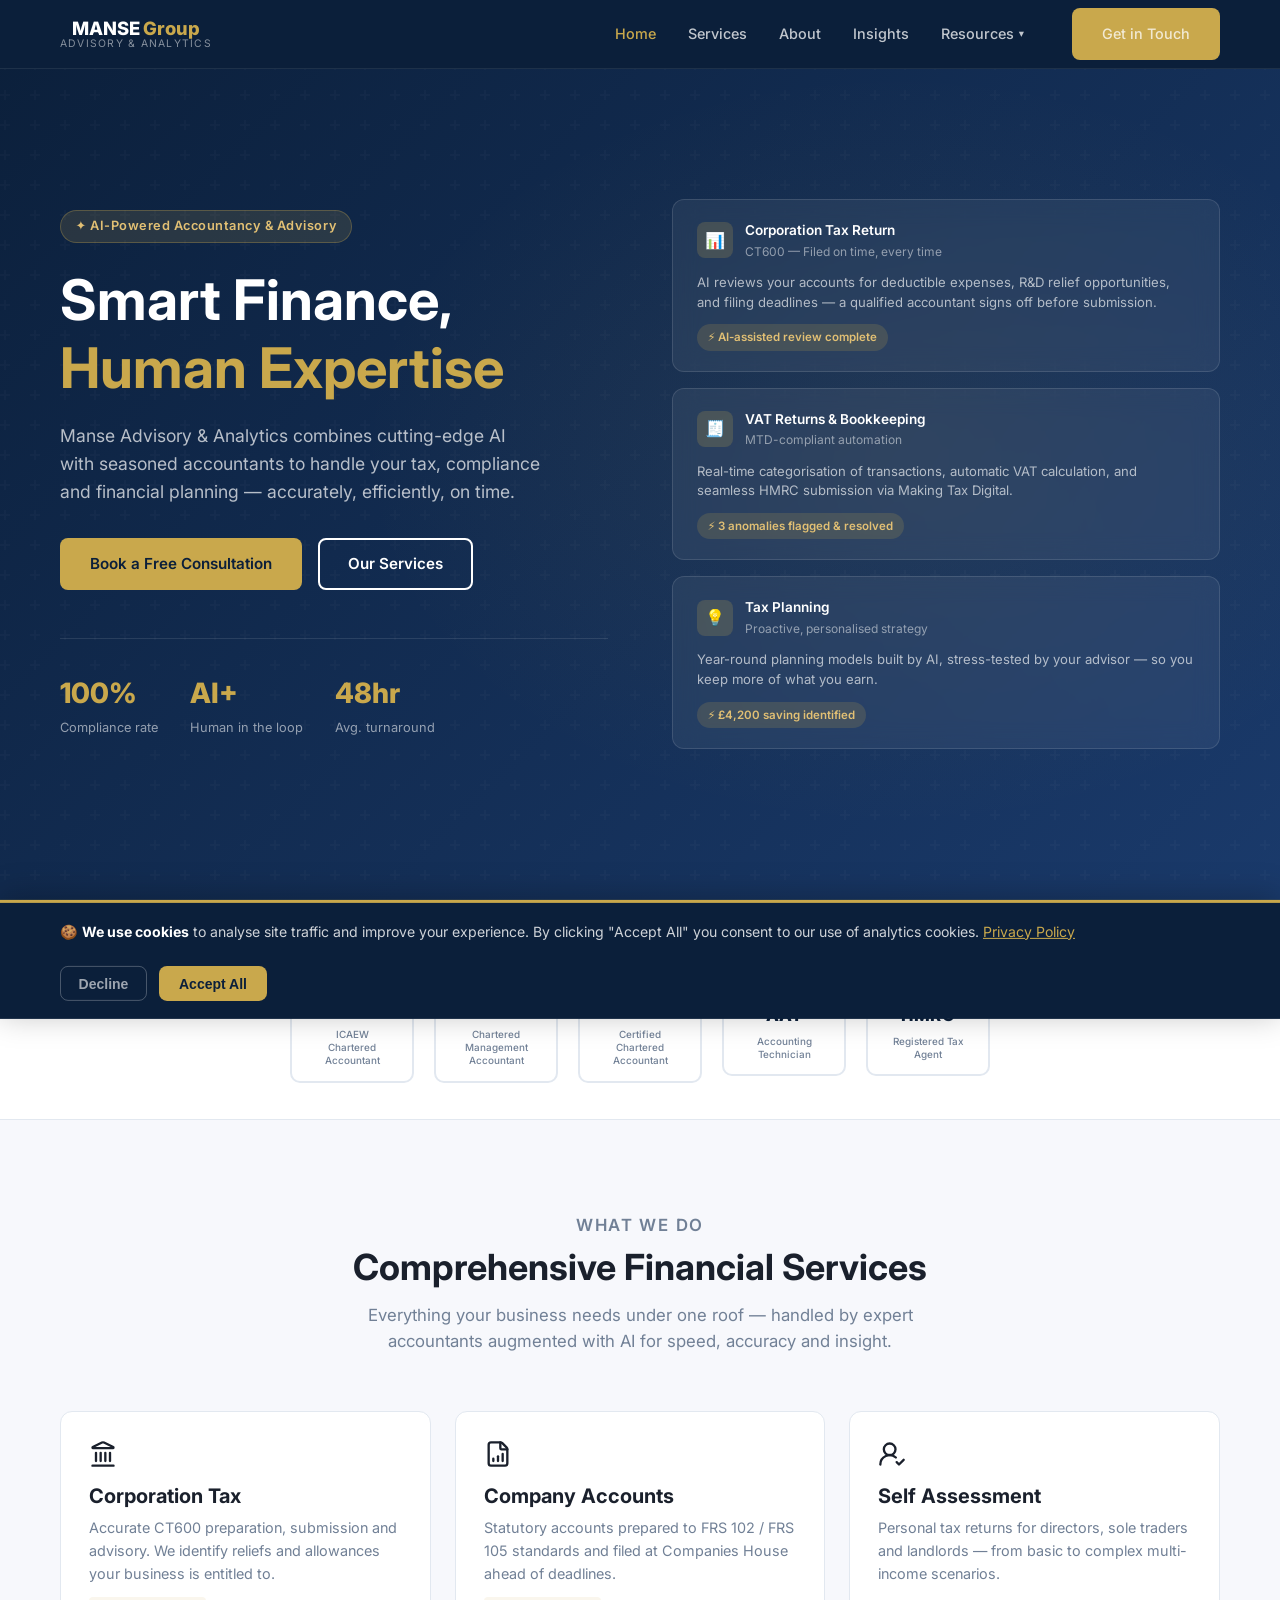
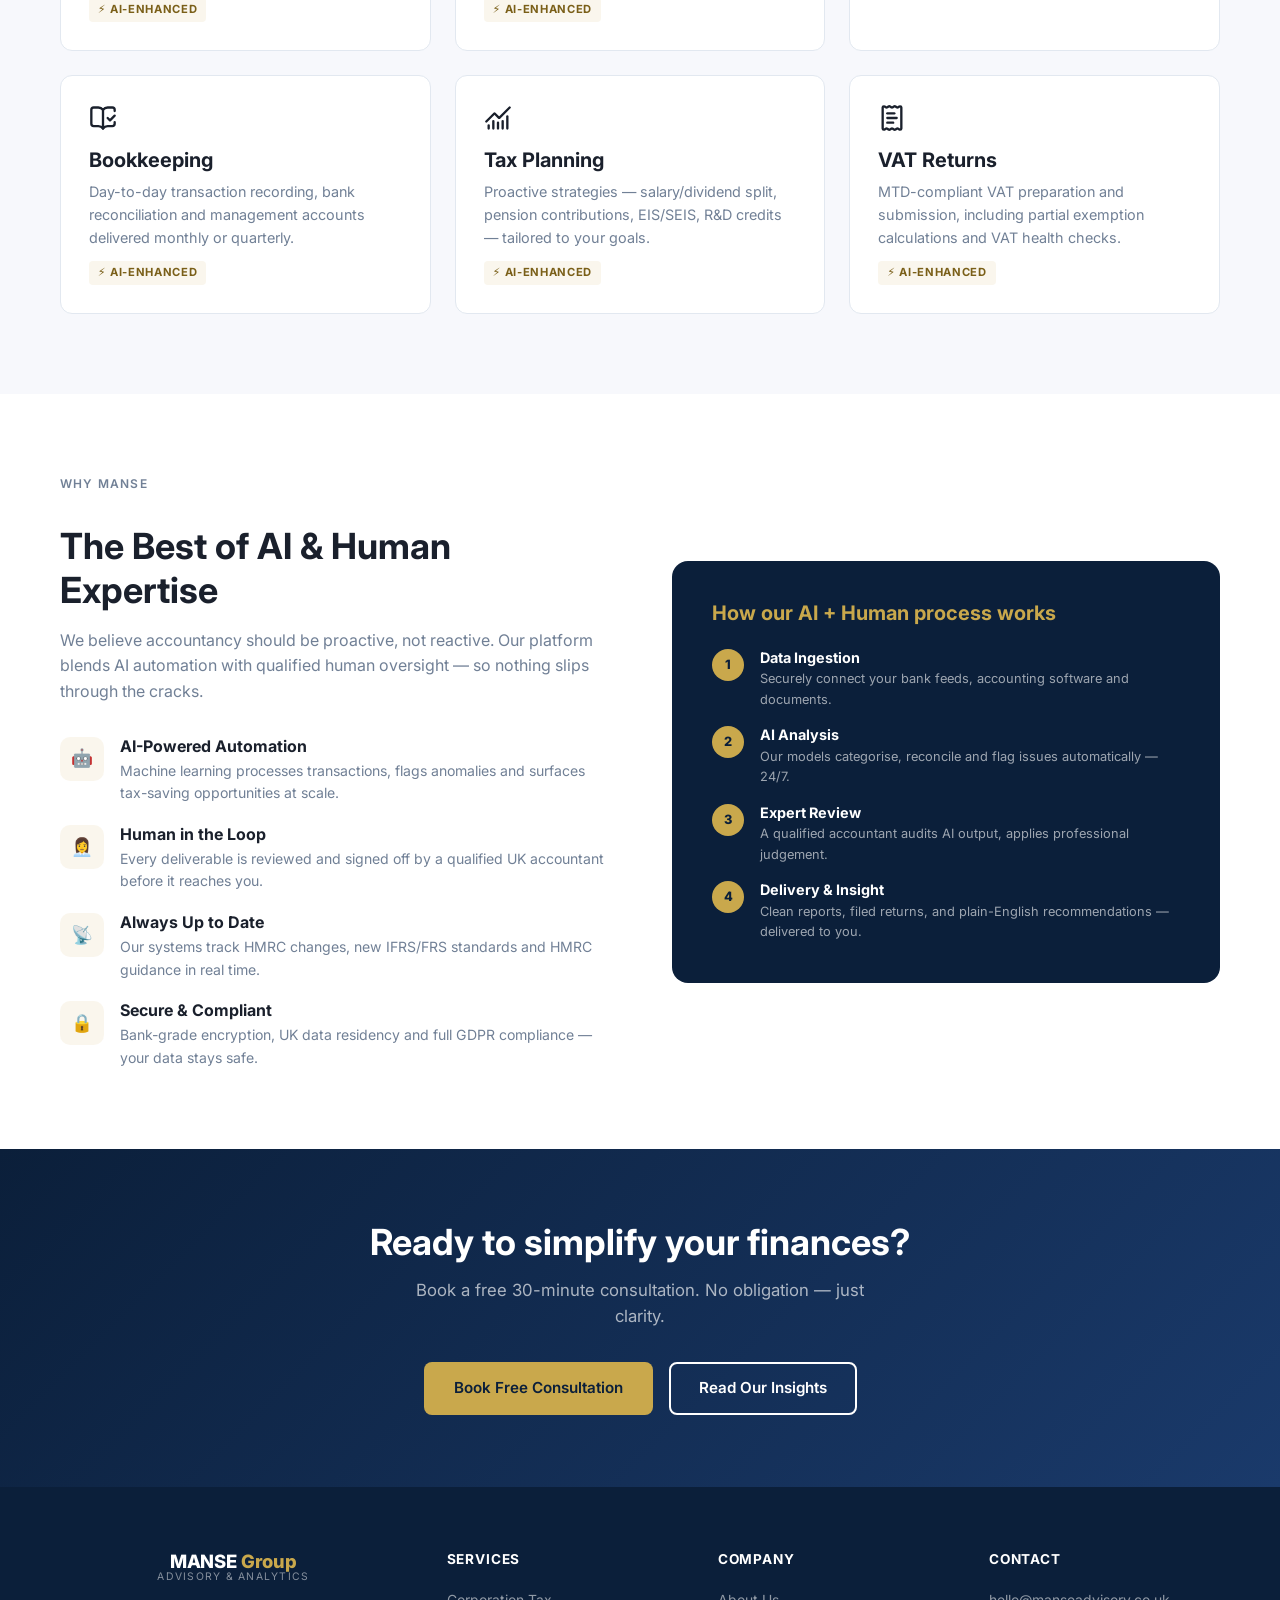
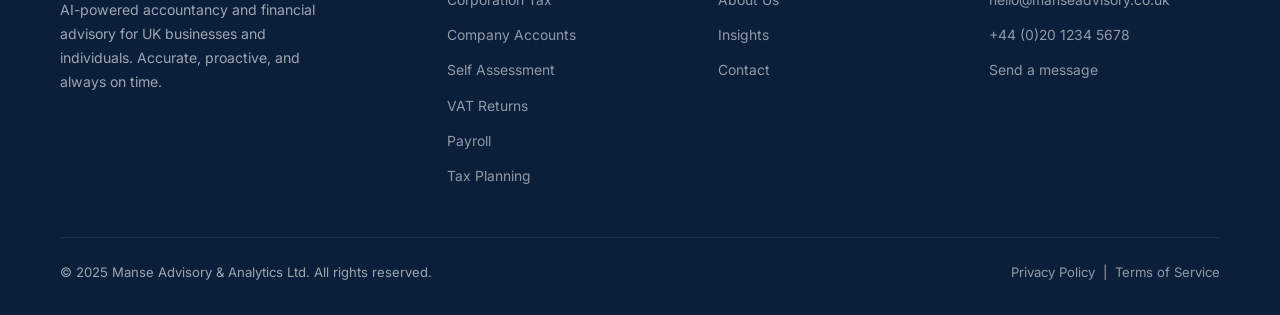
==== commit bea6a698: "remove articles" ====
--- a/index.html
+++ b/index.html
@@ -313,7 +313,7 @@
         <p>MTD-compliant VAT preparation and submission, including partial exemption calculations and VAT health checks.</p>
         <div class="ai-tag">⚡ AI-enhanced</div>
       </div>
-      <div class="service-card fade-in">
+      <!-- <div class="service-card fade-in">
         <span class="service-icon">💼</span>
         <h3>Payroll</h3>
         <p>Full payroll bureau service — PAYE, National Insurance, auto-enrolment pension, P60s and P11Ds.</p>
@@ -327,7 +327,7 @@
         <span class="service-icon">📋</span>
         <h3>Confirmation Statements</h3>
         <p>Annual confirmation statement (CS01) filing to Companies House — never miss a deadline again.</p>
-      </div>
+      </div> -->
     </div>
   </div>
 </section>
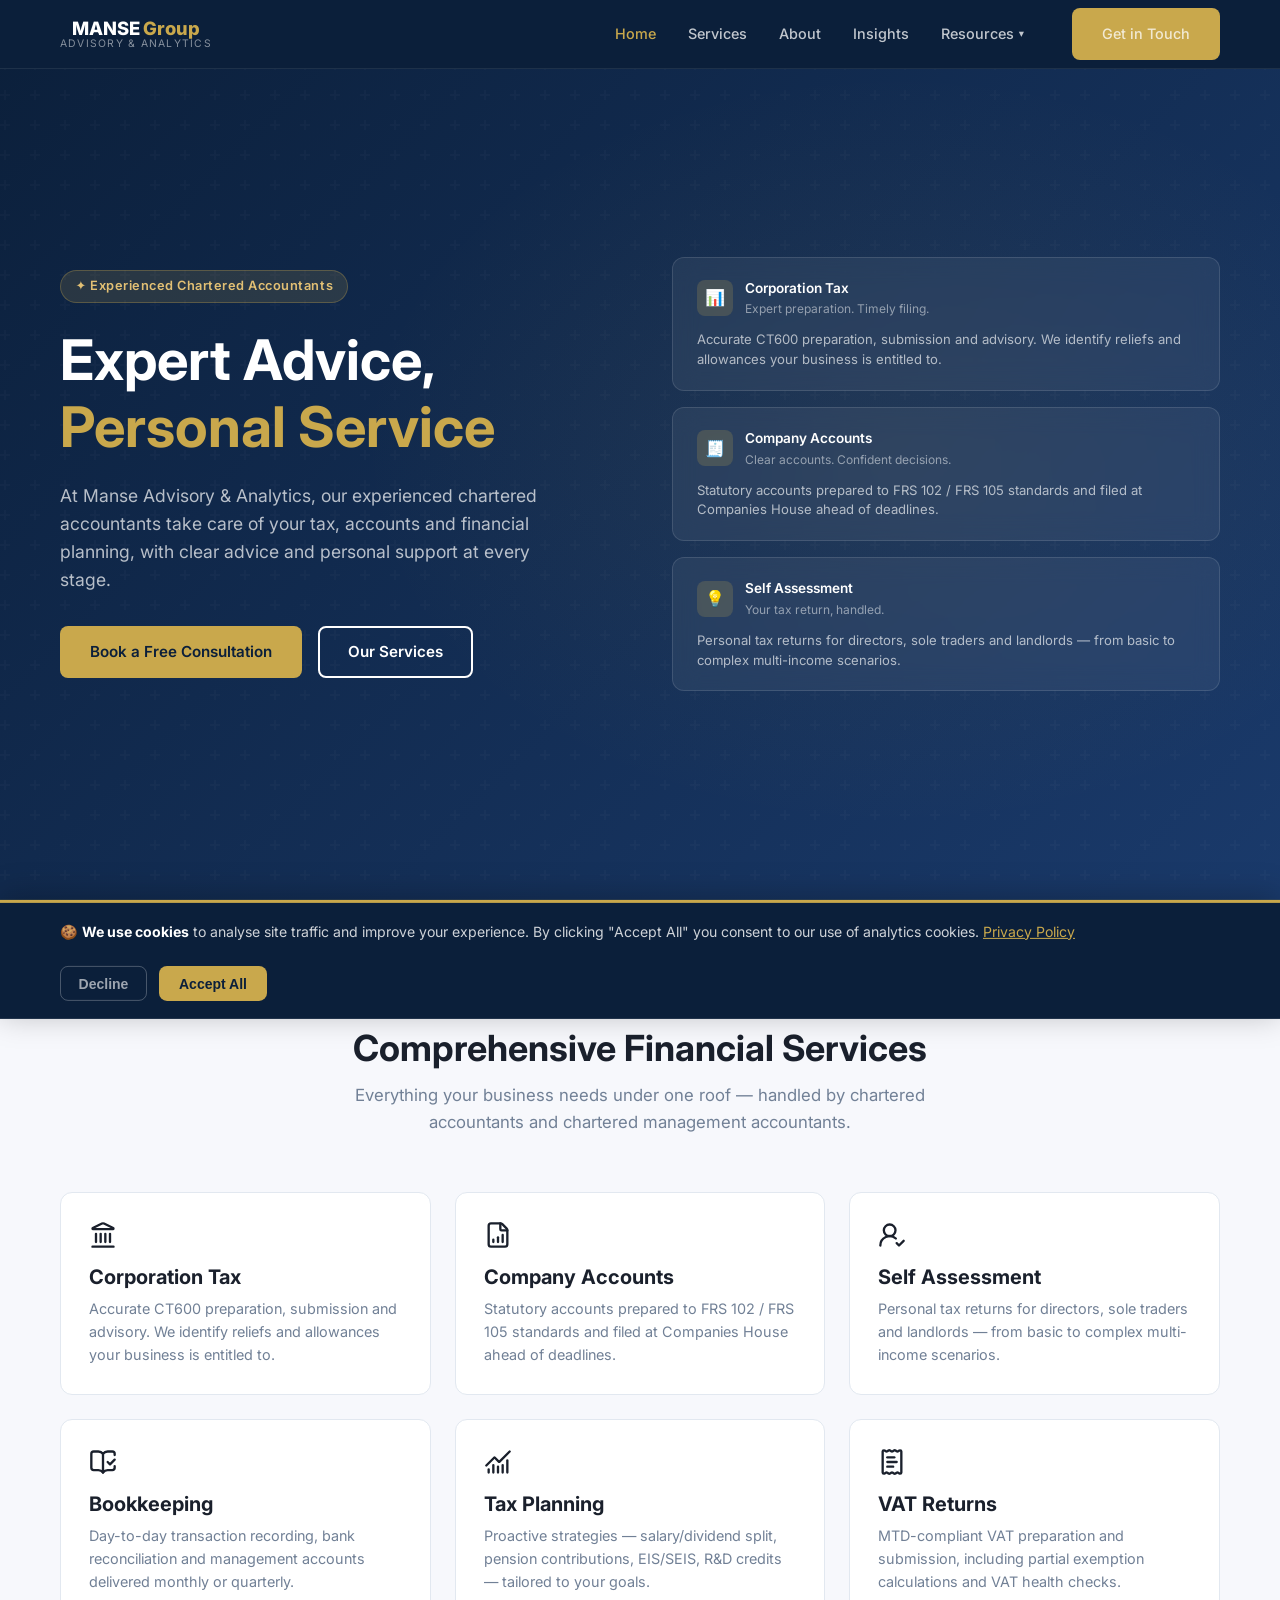
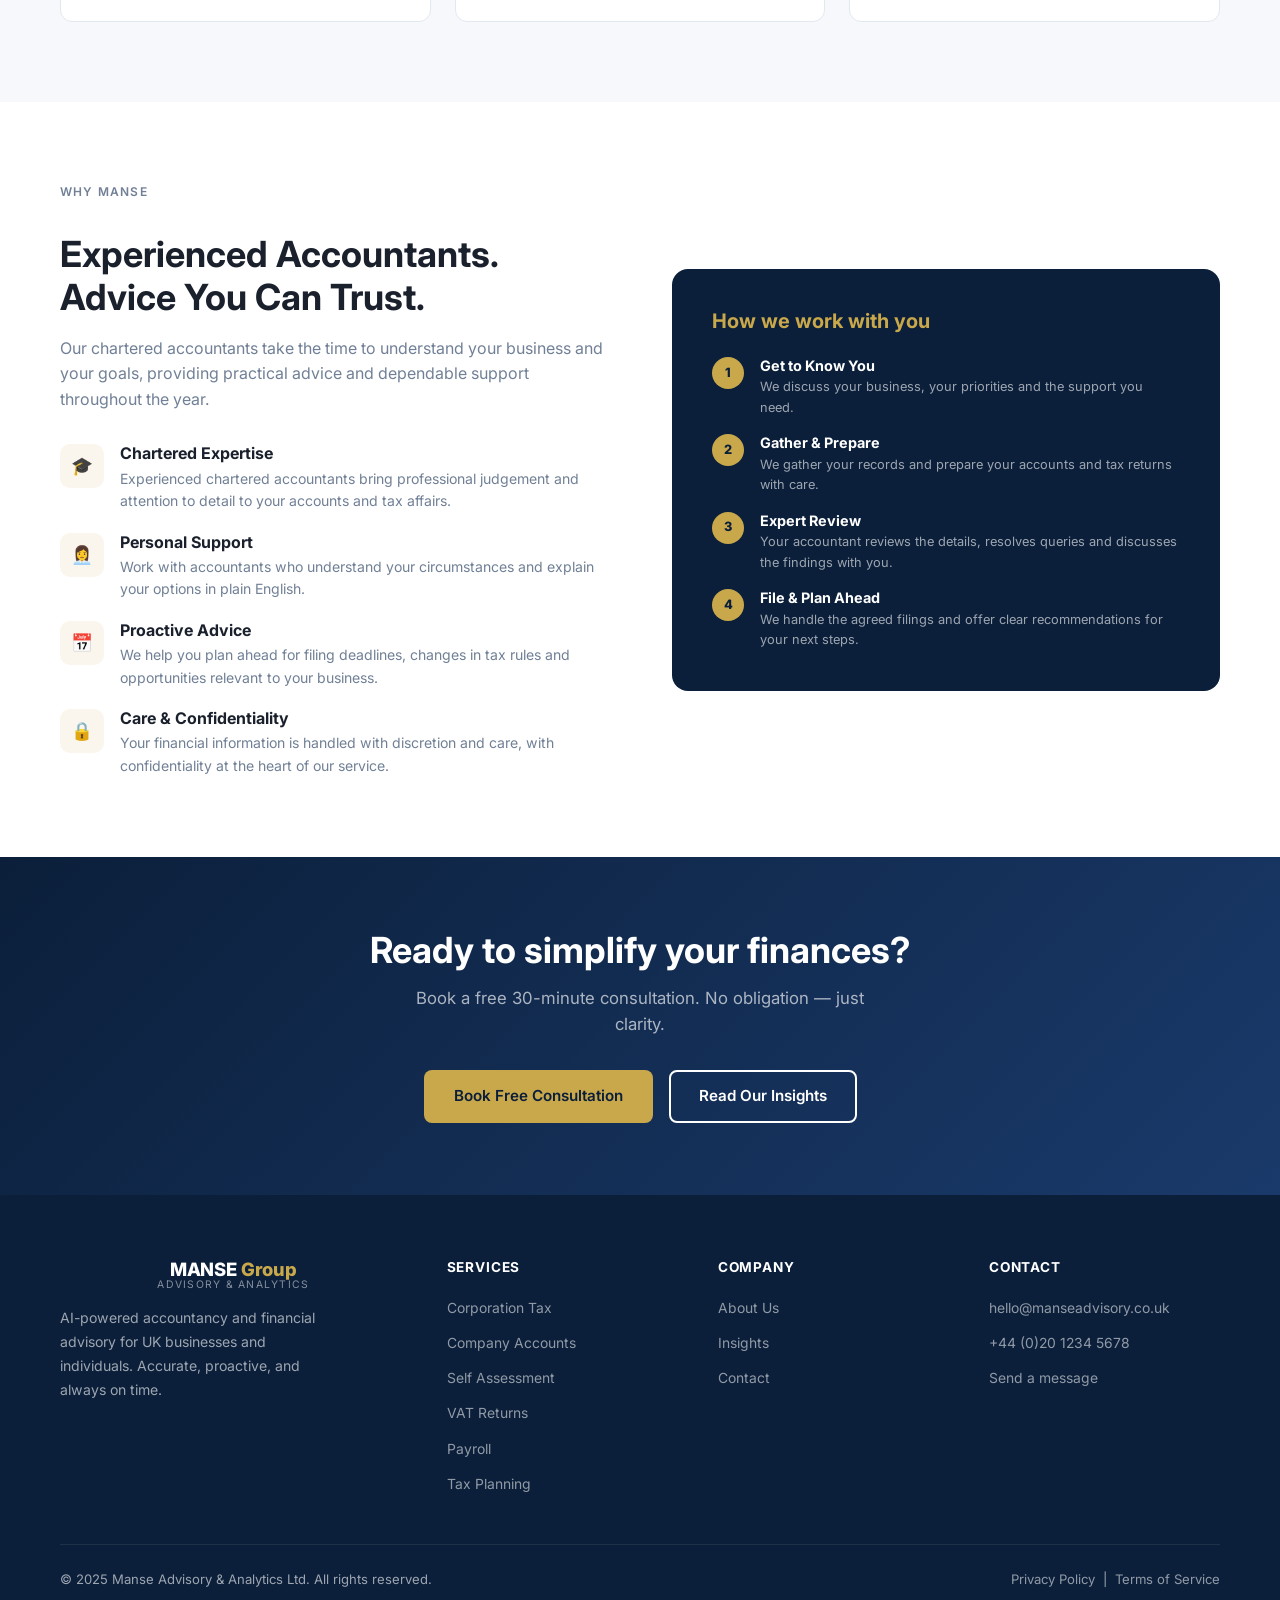
==== commit 2fca5483: "remove ai related content" ====
--- a/index.html
+++ b/index.html
@@ -71,16 +71,16 @@
 <section class="hero" aria-label="Hero">
   <div class="container hero-grid">
     <div class="hero-content">
-      <div class="hero-badge">✦ AI-Powered Accountancy &amp; Advisory</div>
-      <h1>Smart Finance, <span>Human Expertise</span></h1>
+      <div class="hero-badge">✦ Experienced Chartered Accountants</div>
+      <h1>Expert Advice, <span>Personal Service</span></h1>
       <p class="hero-sub">
-        Manse Advisory &amp; Analytics combines cutting-edge AI with seasoned accountants to handle your tax, compliance and financial planning — accurately, efficiently, on time.
+        At Manse Advisory &amp; Analytics, our experienced chartered accountants take care of your tax, accounts and financial planning, with clear advice and personal support at every stage.
       </p>
       <div class="hero-actions">
         <a href="contact.html" class="btn btn-primary">Book a Free Consultation</a>
         <a href="index.html#services" class="btn btn-outline">Our Services</a>
       </div>
-      <div class="hero-stats">
+      <!-- <div class="hero-stats">
         <div class="stat-item">
           <div class="stat-num">100%</div>
           <div class="stat-label">Compliance rate</div>
@@ -93,7 +93,7 @@
           <div class="stat-num">48hr</div>
           <div class="stat-label">Avg. turnaround</div>
         </div>
-      </div>
+      </div> -->
     </div>
 
     <div class="hero-visual" aria-hidden="true">
@@ -101,41 +101,41 @@
         <div class="card-float-header">
           <div class="card-float-icon">📊</div>
           <div>
-            <div class="card-float-title">Corporation Tax Return</div>
-            <div class="card-float-sub">CT600 — Filed on time, every time</div>
-          </div>
-        </div>
-        <div class="card-float-body">AI reviews your accounts for deductible expenses, R&amp;D relief opportunities, and filing deadlines — a qualified accountant signs off before submission.</div>
-        <div class="ai-chip">⚡ AI-assisted review complete</div>
+            <div class="card-float-title">Corporation Tax</div>
+            <div class="card-float-sub">Expert preparation. Timely filing.</div>
+          </div>
+        </div>
+        <div class="card-float-body">Accurate CT600 preparation, submission and advisory. We identify reliefs and allowances your business is entitled to.</div>
+        <!-- <div class="ai-chip">⚡ AI-assisted review complete</div> -->
       </div>
       <div class="card-float">
         <div class="card-float-header">
           <div class="card-float-icon">🧾</div>
           <div>
-            <div class="card-float-title">VAT Returns &amp; Bookkeeping</div>
-            <div class="card-float-sub">MTD-compliant automation</div>
-          </div>
-        </div>
-        <div class="card-float-body">Real-time categorisation of transactions, automatic VAT calculation, and seamless HMRC submission via Making Tax Digital.</div>
-        <div class="ai-chip">⚡ 3 anomalies flagged &amp; resolved</div>
+            <div class="card-float-title">Company Accounts</div>
+            <div class="card-float-sub">Clear accounts. Confident decisions.</div>
+          </div>
+        </div>
+        <div class="card-float-body">Statutory accounts prepared to FRS 102 / FRS 105 standards and filed at Companies House ahead of deadlines.</div>
+        <!-- <div class="ai-chip">⚡ 3 anomalies flagged &amp; resolved</div> -->
       </div>
       <div class="card-float">
         <div class="card-float-header">
           <div class="card-float-icon">💡</div>
           <div>
-            <div class="card-float-title">Tax Planning</div>
-            <div class="card-float-sub">Proactive, personalised strategy</div>
-          </div>
-        </div>
-        <div class="card-float-body">Year-round planning models built by AI, stress-tested by your advisor — so you keep more of what you earn.</div>
-        <div class="ai-chip">⚡ £4,200 saving identified</div>
+            <div class="card-float-title">Self Assessment</div>
+            <div class="card-float-sub">Your tax return, handled.</div>
+          </div>
+        </div>
+        <div class="card-float-body">Personal tax returns for directors, sole traders and landlords — from basic to complex multi-income scenarios.</div>
+        <!-- <div class="ai-chip">⚡ £4,200 saving identified</div> -->
       </div>
     </div>
   </div>
 </section>
 
 <!-- ===== ACCREDITATION STRIP ===== -->
-<section class="accreditation" aria-label="Professional accreditations">
+<!-- <section class="accreditation" aria-label="Professional accreditations">
   <div class="container accreditation-inner">
     <span class="accreditation-label">Trusted &amp; Accredited Professionals</span>
     <div class="badges-row">
@@ -155,13 +155,13 @@
         <span class="badge-abbr">AAT</span>
         <span class="badge-name">Accounting Technician</span>
       </div>
-      <div class="badge">
+       <div class="badge">
         <span class="badge-abbr">HMRC</span>
         <span class="badge-name">Registered Tax Agent</span>
-      </div>
-    </div>
-  </div>
-</section>
+      </div> 
+    </div>
+  </div>
+</section> -->
 
 <!-- ===== SERVICES ===== -->
 <section class="services" id="services">
@@ -169,7 +169,7 @@
     <div class="section-header fade-in">
       <p class="section-label">What we do</p>
       <h2>Comprehensive Financial Services</h2>
-      <p>Everything your business needs under one roof — handled by expert accountants augmented with AI for speed, accuracy and insight.</p>
+      <p>Everything your business needs under one roof — handled by chartered accountants and chartered management accountants.</p>
     </div>
 
     <div class="services-grid">
@@ -196,7 +196,7 @@
         </span>
         <h3>Corporation Tax</h3>
         <p>Accurate CT600 preparation, submission and advisory. We identify reliefs and allowances your business is entitled to.</p>
-        <div class="ai-tag">⚡ AI-enhanced</div>
+        <!-- <div class="ai-tag">⚡ AI-enhanced</div> -->
       </div>
       <div class="service-card fade-in">
         <span class="service-icon">
@@ -220,7 +220,7 @@
         </span>
         <h3>Company Accounts</h3>
         <p>Statutory accounts prepared to FRS 102 / FRS 105 standards and filed at Companies House ahead of deadlines.</p>
-        <div class="ai-tag">⚡ AI-enhanced</div>
+        <!-- <div class="ai-tag">⚡ AI-enhanced</div> -->
       </div>
       <div class="service-card fade-in">
         <span class="service-icon">
@@ -263,7 +263,7 @@
         </span>
         <h3>Bookkeeping</h3>
         <p>Day-to-day transaction recording, bank reconciliation and management accounts delivered monthly or quarterly.</p>
-        <div class="ai-tag">⚡ AI-enhanced</div>
+        <!-- <div class="ai-tag">⚡ AI-enhanced</div> -->
       </div>
       <div class="service-card fade-in">
         <span class="service-icon">
@@ -288,7 +288,7 @@
         </span>
         <h3>Tax Planning</h3>
         <p>Proactive strategies — salary/dividend split, pension contributions, EIS/SEIS, R&amp;D credits — tailored to your goals.</p>
-        <div class="ai-tag">⚡ AI-enhanced</div>
+        <!-- <div class="ai-tag">⚡ AI-enhanced</div> -->
       </div>
       <div class="service-card fade-in">
         <span class="service-icon">
@@ -311,7 +311,7 @@
         </span>
         <h3>VAT Returns</h3>
         <p>MTD-compliant VAT preparation and submission, including partial exemption calculations and VAT health checks.</p>
-        <div class="ai-tag">⚡ AI-enhanced</div>
+        <!-- <div class="ai-tag">⚡ AI-enhanced</div> -->
       </div>
       <!-- <div class="service-card fade-in">
         <span class="service-icon">💼</span>
@@ -337,69 +337,69 @@
   <div class="container why-grid">
     <div class="why-content fade-in">
       <p class="section-label">Why Manse</p>
-      <h2>The Best of AI &amp; Human Expertise</h2>
-      <p>We believe accountancy should be proactive, not reactive. Our platform blends AI automation with qualified human oversight — so nothing slips through the cracks.</p>
+      <h2>Experienced Accountants. Advice You Can Trust.</h2>
+      <p>Our chartered accountants take the time to understand your business and your goals, providing practical advice and dependable support throughout the year.</p>
       <ul class="why-list">
         <li class="why-item">
-          <div class="why-item-icon">🤖</div>
+          <div class="why-item-icon">🎓</div>
           <div class="why-item-text">
-            <h4>AI-Powered Automation</h4>
-            <p>Machine learning processes transactions, flags anomalies and surfaces tax-saving opportunities at scale.</p>
+            <h4>Chartered Expertise</h4>
+            <p>Experienced chartered accountants bring professional judgement and attention to detail to your accounts and tax affairs.</p>
           </div>
         </li>
         <li class="why-item">
           <div class="why-item-icon">👩‍💼</div>
           <div class="why-item-text">
-            <h4>Human in the Loop</h4>
-            <p>Every deliverable is reviewed and signed off by a qualified UK accountant before it reaches you.</p>
+            <h4>Personal Support</h4>
+            <p>Work with accountants who understand your circumstances and explain your options in plain English.</p>
           </div>
         </li>
         <li class="why-item">
-          <div class="why-item-icon">📡</div>
+          <div class="why-item-icon">📅</div>
           <div class="why-item-text">
-            <h4>Always Up to Date</h4>
-            <p>Our systems track HMRC changes, new IFRS/FRS standards and HMRC guidance in real time.</p>
+            <h4>Proactive Advice</h4>
+            <p>We help you plan ahead for filing deadlines, changes in tax rules and opportunities relevant to your business.</p>
           </div>
         </li>
         <li class="why-item">
           <div class="why-item-icon">🔒</div>
           <div class="why-item-text">
-            <h4>Secure &amp; Compliant</h4>
-            <p>Bank-grade encryption, UK data residency and full GDPR compliance — your data stays safe.</p>
+            <h4>Care &amp; Confidentiality</h4>
+            <p>Your financial information is handled with discretion and care, with confidentiality at the heart of our service.</p>
           </div>
         </li>
       </ul>
     </div>
 
     <div class="why-visual fade-in" aria-hidden="true">
-      <h3>How our AI + Human process works</h3>
+      <h3>How we work with you</h3>
       <div class="ai-process">
         <div class="process-step">
           <div class="step-num">1</div>
           <div class="step-text">
-            <h4>Data Ingestion</h4>
-            <p>Securely connect your bank feeds, accounting software and documents.</p>
+            <h4>Get to Know You</h4>
+            <p>We discuss your business, your priorities and the support you need.</p>
           </div>
         </div>
         <div class="process-step">
           <div class="step-num">2</div>
           <div class="step-text">
-            <h4>AI Analysis</h4>
-            <p>Our models categorise, reconcile and flag issues automatically — 24/7.</p>
+            <h4>Gather &amp; Prepare</h4>
+            <p>We gather your records and prepare your accounts and tax returns with care.</p>
           </div>
         </div>
         <div class="process-step">
           <div class="step-num">3</div>
           <div class="step-text">
             <h4>Expert Review</h4>
-            <p>A qualified accountant audits AI output, applies professional judgement.</p>
+            <p>Your accountant reviews the details, resolves queries and discusses the findings with you.</p>
           </div>
         </div>
         <div class="process-step">
           <div class="step-num">4</div>
           <div class="step-text">
-            <h4>Delivery &amp; Insight</h4>
-            <p>Clean reports, filed returns, and plain-English recommendations — delivered to you.</p>
+            <h4>File &amp; Plan Ahead</h4>
+            <p>We handle the agreed filings and offer clear recommendations for your next steps.</p>
           </div>
         </div>
       </div>
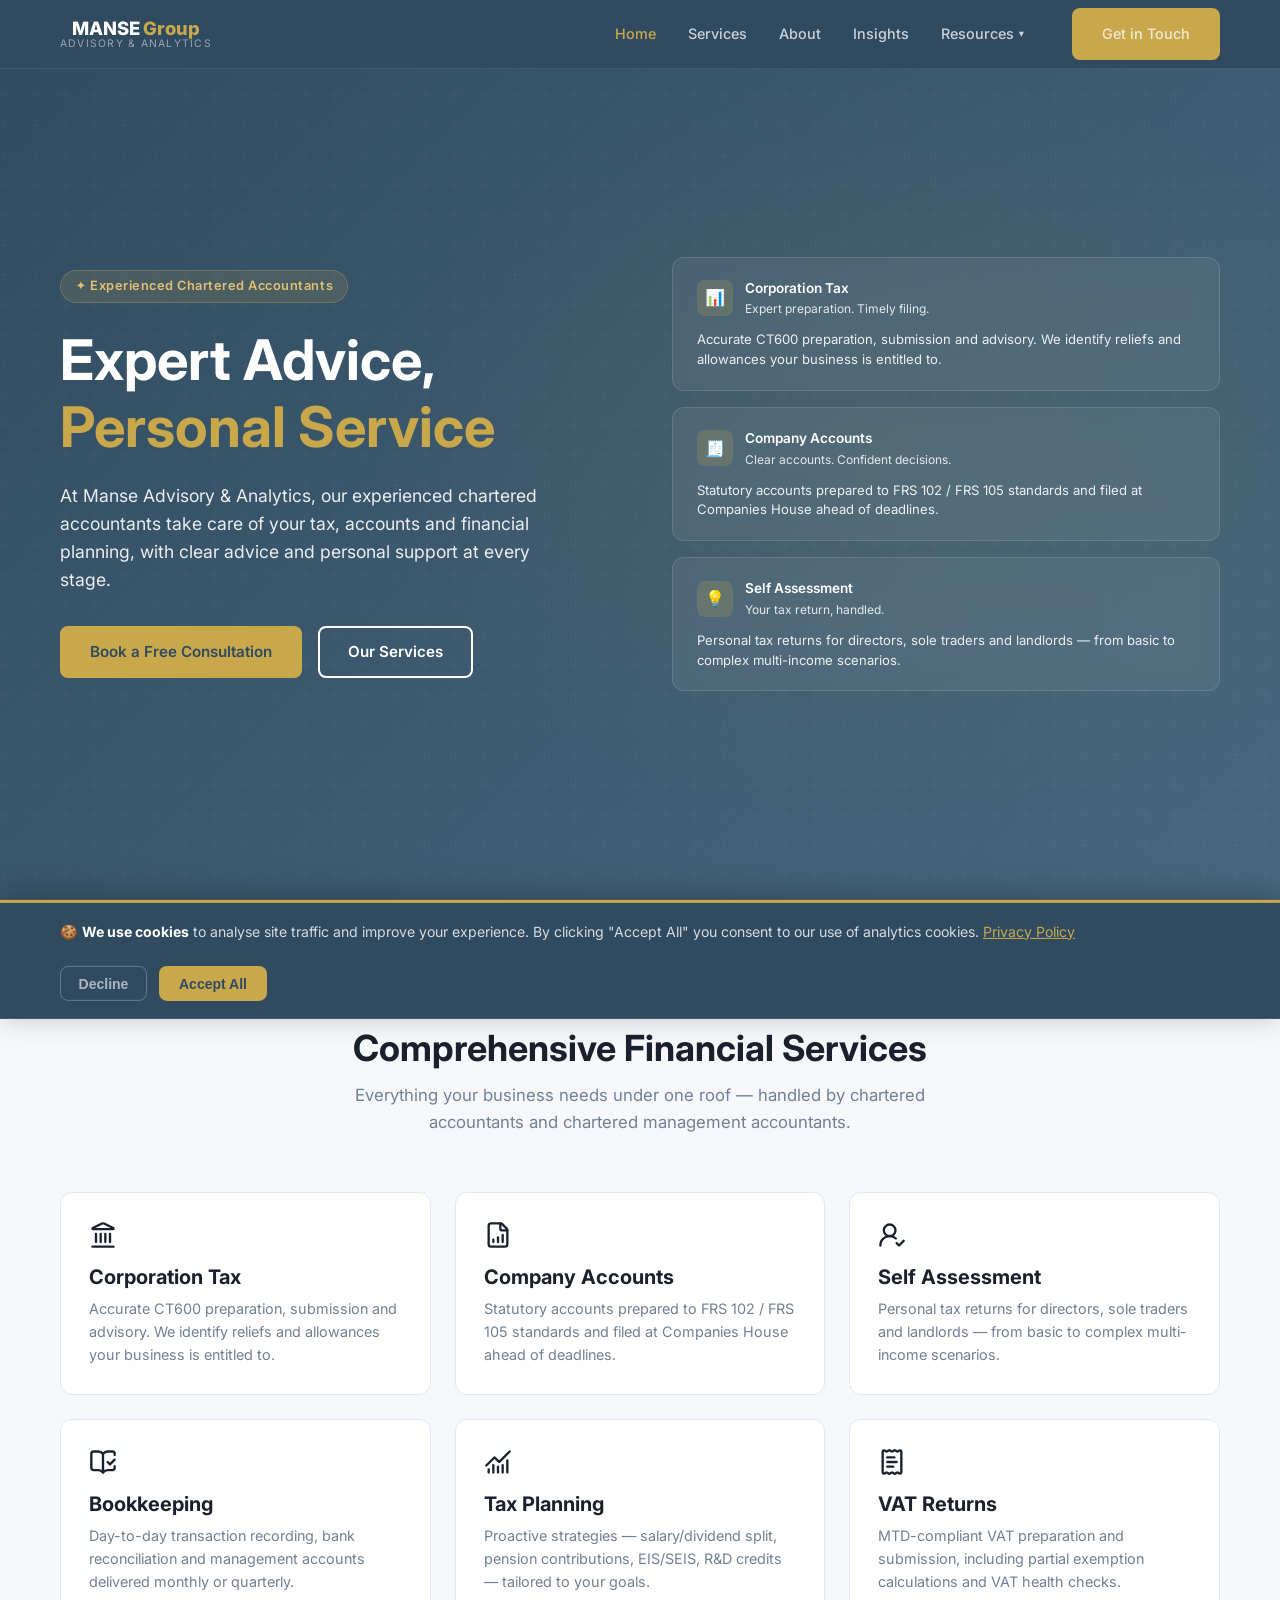
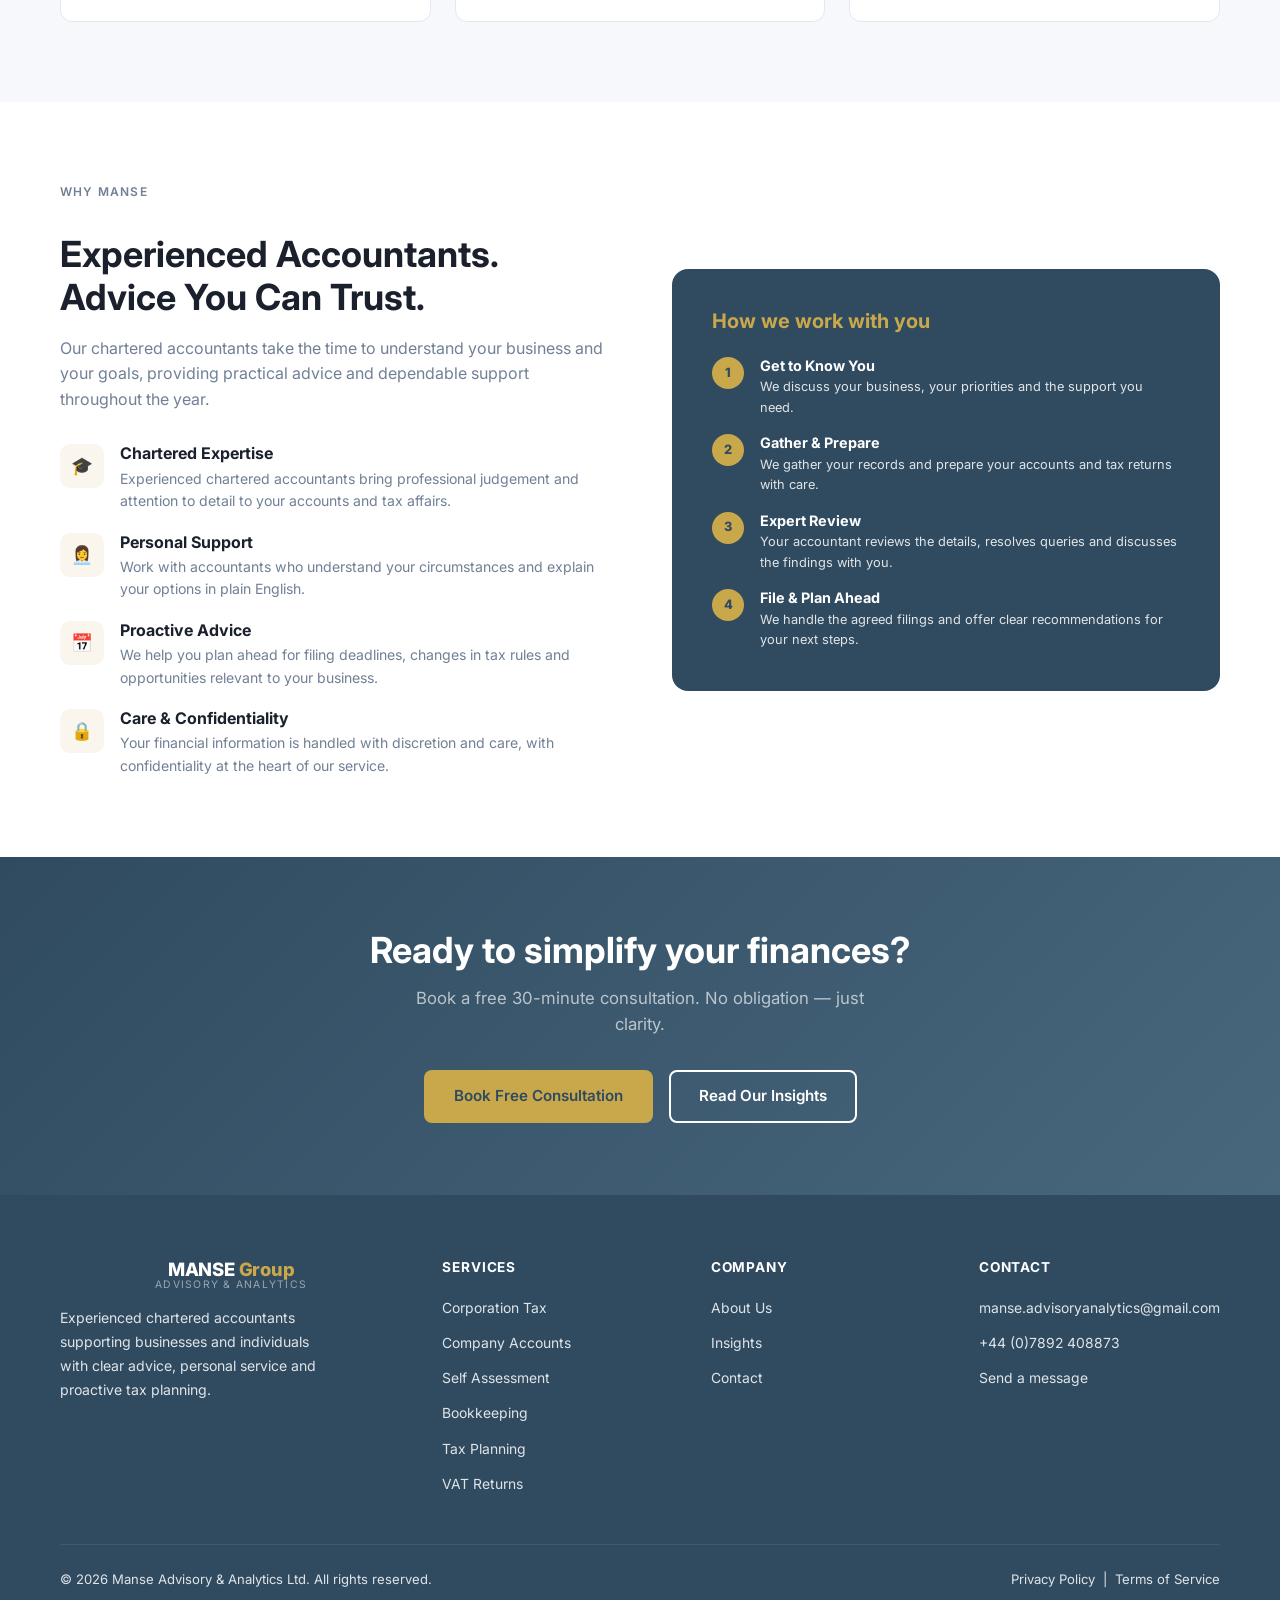
==== commit 1276987a: "remove ai related content" ====
--- a/index.html
+++ b/index.html
@@ -428,7 +428,7 @@
           <span class="logo-main">MANSE <span>Group</span></span>
           <span class="logo-sub">Advisory &amp; Analytics</span>
         </a>
-        <p>AI-powered accountancy and financial advisory for UK businesses and individuals. Accurate, proactive, and always on time.</p>
+        <p>Experienced chartered accountants supporting businesses and individuals with clear advice, personal service and proactive tax planning.</p>
       </div>
       <div class="footer-col">
         <h4>Services</h4>
@@ -436,9 +436,9 @@
           <li><a href="index.html#services">Corporation Tax</a></li>
           <li><a href="index.html#services">Company Accounts</a></li>
           <li><a href="index.html#services">Self Assessment</a></li>
+          <li><a href="index.html#services">Bookkeeping</a></li>
+          <li><a href="index.html#services">Tax Planning</a></li>
           <li><a href="index.html#services">VAT Returns</a></li>
-          <li><a href="index.html#services">Payroll</a></li>
-          <li><a href="index.html#services">Tax Planning</a></li>
         </ul>
       </div>
       <div class="footer-col">
@@ -452,14 +452,14 @@
       <div class="footer-col">
         <h4>Contact</h4>
         <ul role="list">
-          <li><a href="mailto:hello@manseadvisory.co.uk">hello@manseadvisory.co.uk</a></li>
-          <li><a href="tel:+442012345678">+44 (0)20 1234 5678</a></li>
+          <li><a href="mailto:hello@manseadvisory.co.uk">manse.advisoryanalytics@gmail.com</a></li>
+          <li><a href="tel:+447892408873">+44 (0)7892 408873</a></li>
           <li><a href="contact.html">Send a message</a></li>
         </ul>
       </div>
     </div>
     <div class="footer-bottom">
-      <span>&copy; 2025 Manse Advisory &amp; Analytics Ltd. All rights reserved.</span>
+      <span>&copy; 2026 Manse Advisory &amp; Analytics Ltd. All rights reserved.</span>
       <span><a href="#">Privacy Policy</a> &nbsp;|&nbsp; <a href="#">Terms of Service</a></span>
     </div>
   </div>
--- a/css/style.css
+++ b/css/style.css
@@ -2,8 +2,9 @@
 *, *::before, *::after { box-sizing: border-box; margin: 0; padding: 0; }
 
 :root {
-  --navy:    #0B1F3A;
-  --navy-lt: #132C52;
+  --navy:    #304B60;
+  --navy-lt: #3C5970;
+  --blue-end: #48677D;
   --gold:    #C9A84C;
   --gold-lt: #E2C074;
   --slate:   #4A5568;
@@ -45,7 +46,7 @@
   color: var(--launch-ink);
   background:
     radial-gradient(circle at 12% 82%, rgba(34, 78, 116, .48), transparent 32%),
-    linear-gradient(135deg, #071426 0%, #0b203a 54%, #0d2947 100%);
+    linear-gradient(135deg, var(--navy) 0%, var(--navy-lt) 54%, var(--blue-end) 100%);
   isolation: isolate;
 }
 .launch-grid-pattern {
@@ -458,7 +459,7 @@
   min-height: 100vh;
   display: flex;
   align-items: center;
-  background: linear-gradient(135deg, var(--navy) 0%, #1a3a6b 100%);
+  background: linear-gradient(135deg, var(--navy) 0%, var(--blue-end) 100%);
   padding: 7rem 0 4rem;
   position: relative;
   overflow: hidden;
@@ -500,7 +501,7 @@
 .hero h1 span { color: var(--gold); }
 
 .hero-sub {
-  color: rgba(255,255,255,.7);
+  color: rgba(255,255,255,.9);
   font-size: 1.1rem;
   margin-bottom: 2rem;
   max-width: 480px;
@@ -523,7 +524,7 @@
 }
 .stat-label {
   font-size: .8rem;
-  color: rgba(255,255,255,.55);
+  color: rgba(255,255,255,.85);
   margin-top: .1rem;
 }
 
@@ -557,8 +558,8 @@
   font-size: 1rem;
 }
 .card-float-title { font-size: .85rem; font-weight: 600; }
-.card-float-sub { font-size: .75rem; color: rgba(255,255,255,.5); }
-.card-float-body { font-size: .82rem; color: rgba(255,255,255,.65); line-height: 1.5; }
+.card-float-sub { font-size: .75rem; color: rgba(255,255,255,.85); }
+.card-float-body { font-size: .82rem; color: rgba(255,255,255,.9); line-height: 1.5; }
 
 .ai-chip {
   display: inline-flex;
@@ -704,11 +705,11 @@
   flex-shrink: 0;
 }
 .step-text h4 { font-size: .9rem; margin-bottom: .2rem; }
-.step-text p { font-size: .8rem; color: rgba(255,255,255,.6); }
+.step-text p { font-size: .8rem; color: rgba(255,255,255,.85); }
 
 /* ===== CTA BAND ===== */
 .cta-band {
-  background: linear-gradient(135deg, var(--navy) 0%, #1a3a6b 100%);
+  background: linear-gradient(135deg, var(--navy) 0%, var(--blue-end) 100%);
   padding: 4.5rem 0;
   text-align: center;
 }
@@ -849,7 +850,7 @@
 
 .article-card-img {
   height: 180px;
-  background: linear-gradient(135deg, var(--navy), #1a3a6b);
+  background: linear-gradient(135deg, var(--navy), var(--blue-end));
   display: flex;
   align-items: center;
   justify-content: center;
@@ -999,7 +1000,7 @@
 /* ===== FOOTER ===== */
 footer {
   background: var(--navy);
-  color: rgba(255,255,255,.6);
+  color: rgba(255,255,255,.85);
   padding: 4rem 0 2rem;
 }
 
@@ -1023,7 +1024,7 @@
 .footer-col ul { display: flex; flex-direction: column; gap: .6rem; }
 .footer-col ul li a {
   font-size: .87rem;
-  color: rgba(255,255,255,.55);
+  color: rgba(255,255,255,.85);
   transition: color var(--transition);
 }
 .footer-col ul li a:hover { color: var(--gold); }
@@ -1038,7 +1039,7 @@
   flex-wrap: wrap;
   gap: .5rem;
 }
-.footer-bottom a { color: rgba(255,255,255,.55); }
+.footer-bottom a { color: rgba(255,255,255,.85); }
 .footer-bottom a:hover { color: var(--gold); }
 
 /* ===== MOBILE NAV ===== */
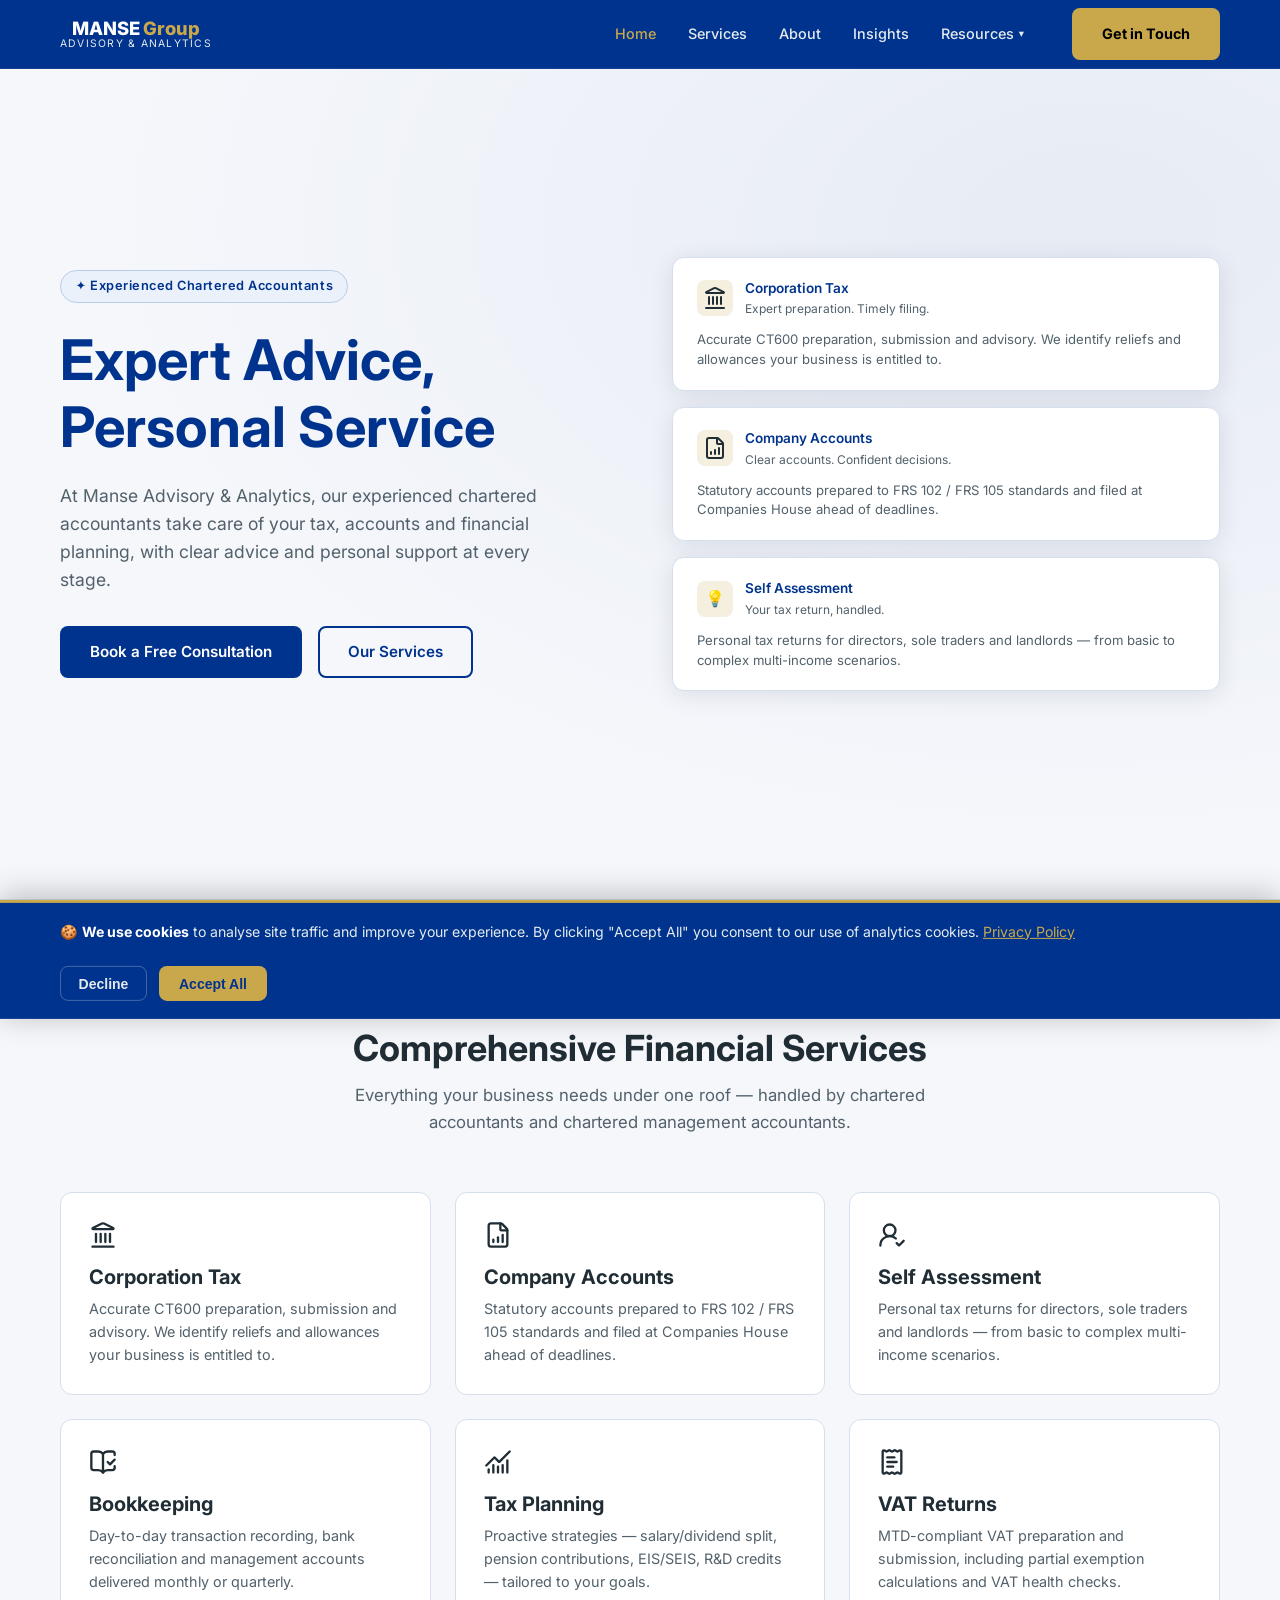
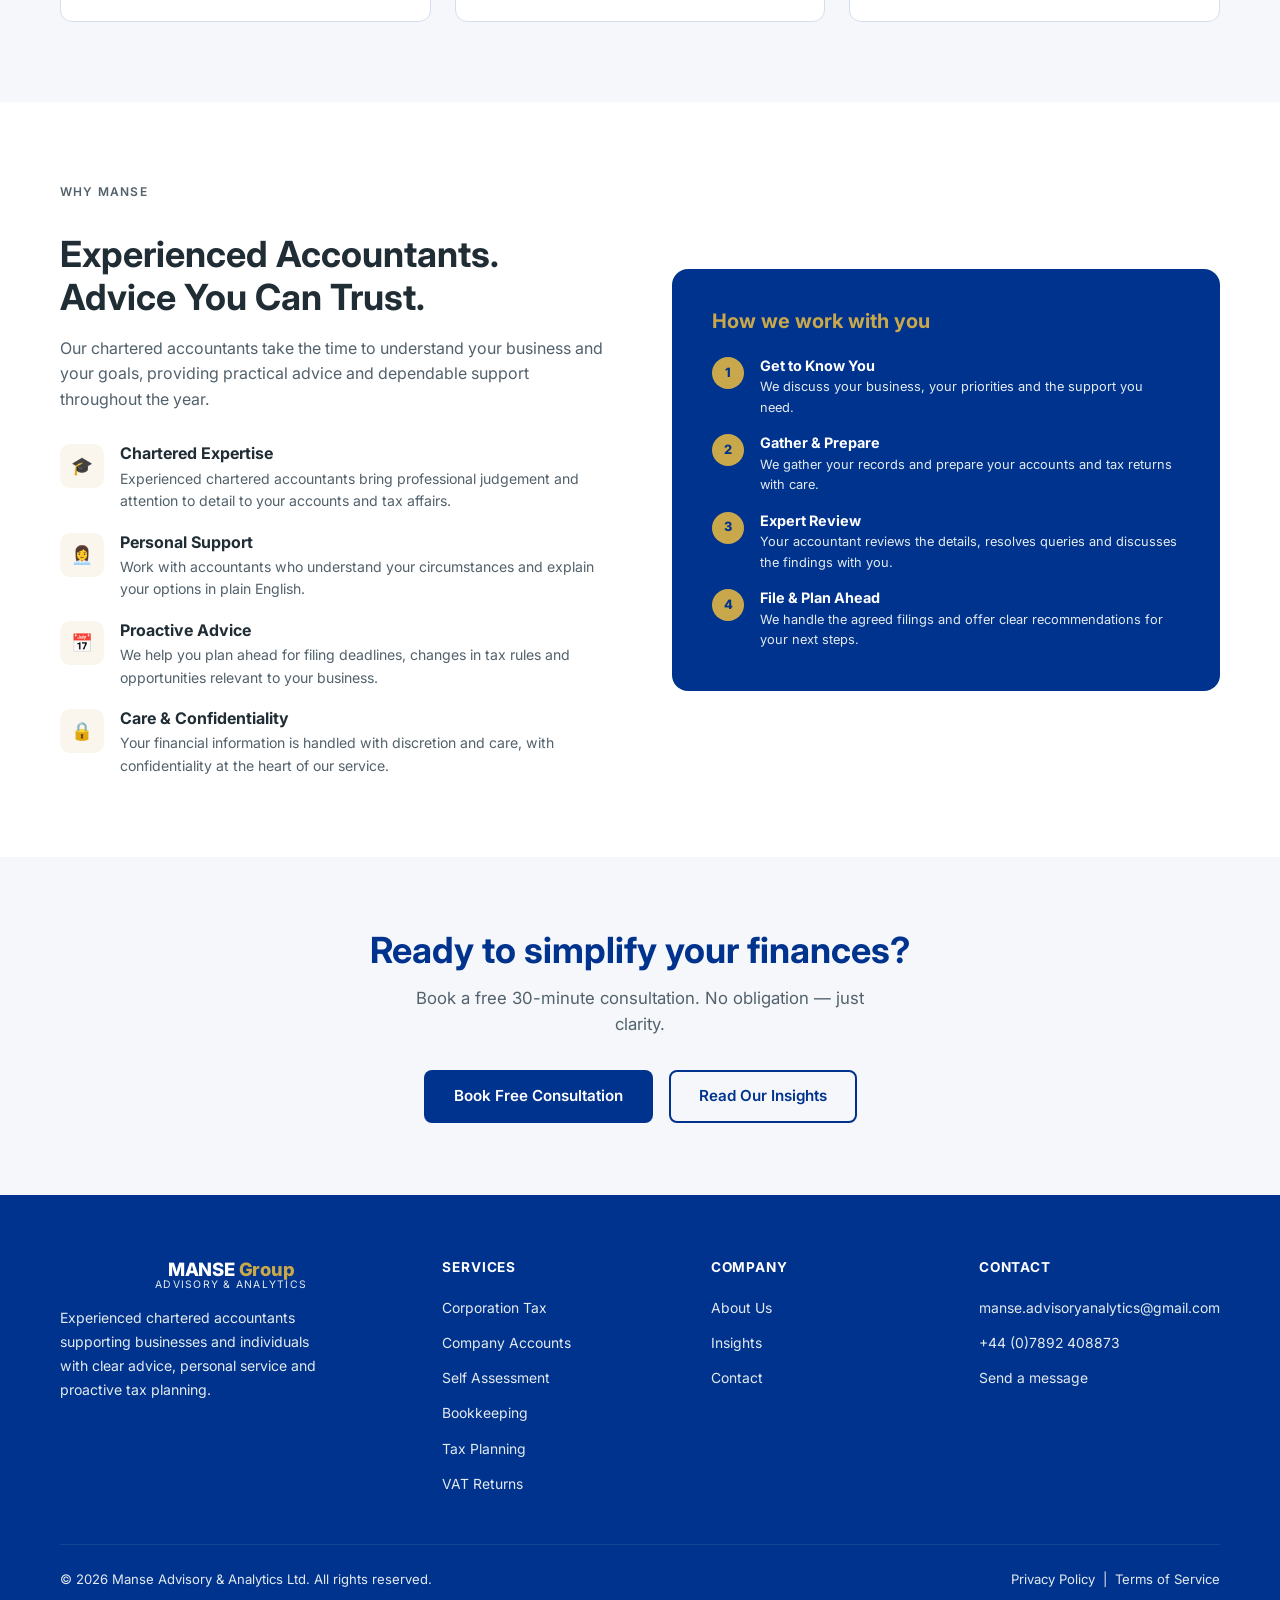
==== commit 01d9d485: "service-icons" ====
--- a/index.html
+++ b/index.html
@@ -99,7 +99,26 @@
     <div class="hero-visual" aria-hidden="true">
       <div class="card-float">
         <div class="card-float-header">
-          <div class="card-float-icon">📊</div>
+          <div class="card-float-icon">
+            <svg class="lucide lucide-landmark" aria-hidden="true" focusable="false"
+              xmlns="http://www.w3.org/2000/svg"
+              width="24"
+              height="24"
+              viewBox="0 0 24 24"
+              fill="none"
+              stroke="currentColor"
+              stroke-width="2"
+              stroke-linecap="round"
+              stroke-linejoin="round"
+            >
+              <path d="M10 18v-7" />
+              <path d="M11.119 2.205a2 2 0 0 1 1.762 0l7.84 3.846A.5.5 0 0 1 20.5 7h-17a.5.5 0 0 1-.22-.949z" />
+              <path d="M14 18v-7" />
+              <path d="M18 18v-7" />
+              <path d="M3 22h18" />
+              <path d="M6 18v-7" />
+            </svg>
+          </div>
           <div>
             <div class="card-float-title">Corporation Tax</div>
             <div class="card-float-sub">Expert preparation. Timely filing.</div>
@@ -110,7 +129,25 @@
       </div>
       <div class="card-float">
         <div class="card-float-header">
-          <div class="card-float-icon">🧾</div>
+          <div class="card-float-icon">
+          <svg class="lucide lucide-file-chart-column-increasing" aria-hidden="true" focusable="false"
+            xmlns="http://www.w3.org/2000/svg"
+            width="24"
+            height="24"
+            viewBox="0 0 24 24"
+            fill="none"
+            stroke="currentColor"
+            stroke-width="2"
+            stroke-linecap="round"
+            stroke-linejoin="round"
+          >
+            <path d="M6 22a2 2 0 0 1-2-2V4a2 2 0 0 1 2-2h8a2.4 2.4 0 0 1 1.704.706l3.588 3.588A2.4 2.4 0 0 1 20 8v12a2 2 0 0 1-2 2z" />
+            <path d="M14 2v5a1 1 0 0 0 1 1h5" />
+            <path d="M8 18v-2" />
+            <path d="M12 18v-4" />
+            <path d="M16 18v-6" />
+          </svg>
+          </div>
           <div>
             <div class="card-float-title">Company Accounts</div>
             <div class="card-float-sub">Clear accounts. Confident decisions.</div>
--- a/css/style.css
+++ b/css/style.css
@@ -2,17 +2,20 @@
 *, *::before, *::after { box-sizing: border-box; margin: 0; padding: 0; }
 
 :root {
-  --navy:    #304B60;
-  --navy-lt: #3C5970;
-  --blue-end: #48677D;
+  --navy:    #00338D;
+  --navy-lt: #0046AD;
+  --blue-end: #005EB8;
+  --accent:  #00338D;
+  --gold-ink: #795B20;
+  --on-dark: #E3EBEE;
   --gold:    #C9A84C;
   --gold-lt: #E2C074;
   --slate:   #4A5568;
-  --light:   #F7F8FC;
+  --light:   #F5F7FB;
   --white:   #FFFFFF;
-  --border:  #E2E8F0;
-  --text:    #1A202C;
-  --muted:   #718096;
+  --border:  #D6DFED;
+  --text:    #202D35;
+  --muted:   #52616B;
   --radius:  8px;
   --shadow:  0 4px 24px rgba(11,31,58,.10);
   --transition: .25s ease;
@@ -105,8 +108,8 @@
 }
 .launch-logo strong { display: block; font-size: 1.05rem; letter-spacing: .04em; line-height: 1.1; }
 .launch-logo em { color: var(--launch-gold); font-style: normal; }
-.launch-logo small { display: block; margin-top: .18rem; color: rgba(255,255,255,.48); font-size: .58rem; letter-spacing: .17em; text-transform: uppercase; }
-.launch-contact-link { color: rgba(255,255,255,.72); font-size: .85rem; font-weight: 600; letter-spacing: .02em; transition: color .2s ease; }
+.launch-logo small { display: block; margin-top: .18rem; color: var(--on-dark); font-size: .58rem; letter-spacing: .17em; text-transform: uppercase; }
+.launch-contact-link { color: var(--on-dark); font-size: .85rem; font-weight: 600; letter-spacing: .02em; transition: color .2s ease; }
 .launch-contact-link:hover { color: var(--launch-gold); }
 .launch-contact-link span { color: var(--launch-gold); margin-left: .35rem; }
 
@@ -169,18 +172,18 @@
 .launch-kicker span { width: 28px; height: 1px; background: currentColor; }
 .launch-copy h1 { max-width: 740px; margin-bottom: 1.5rem; font-size: clamp(2.65rem, 5.4vw, 5.65rem); line-height: .98; letter-spacing: -.055em; }
 .launch-copy h1 span { color: var(--launch-gold); }
-.launch-intro { max-width: 640px; color: rgba(255,255,255,.65); font-size: clamp(1rem, 1.35vw, 1.18rem); line-height: 1.75; }
+.launch-intro { max-width: 640px; color: var(--on-dark); font-size: clamp(1rem, 1.35vw, 1.18rem); line-height: 1.75; }
 .launch-form { max-width: 620px; margin-top: 2.2rem; }
 .launch-form label { display: block; margin-bottom: .65rem; font-size: .78rem; font-weight: 700; letter-spacing: .04em; }
 .launch-form-row { display: flex; padding: .38rem; border: 1px solid rgba(255,255,255,.16); border-radius: 9px; background: rgba(255,255,255,.06); backdrop-filter: blur(14px); }
 .launch-form-row:focus-within { border-color: rgba(215,182,91,.75); box-shadow: 0 0 0 3px rgba(215,182,91,.1); }
 .launch-form-row input { min-width: 0; flex: 1; padding: .85rem 1rem; border: 0; outline: 0; color: white; background: transparent; font: inherit; }
-.launch-form-row input::placeholder { color: rgba(255,255,255,.38); }
+.launch-form-row input::placeholder { color: var(--on-dark); }
 .launch-form-row button { padding: .82rem 1.2rem; border: 0; border-radius: 6px; background: var(--launch-gold); color: #0b1f3a; font: inherit; font-size: .85rem; font-weight: 800; cursor: pointer; transition: transform .2s ease, background .2s ease; }
 .launch-form-row button:hover { transform: translateY(-1px); background: #e5c66f; }
-.launch-form-note { margin-top: .6rem; color: rgba(255,255,255,.38); font-size: .7rem; }
+.launch-form-note { margin-top: .6rem; color: var(--on-dark); font-size: .7rem; }
 .launch-form-note.is-success { color: #87d7b0; }
-.launch-trust { display: flex; flex-wrap: wrap; gap: 1.2rem; margin-top: 2rem; color: rgba(255,255,255,.55); font-size: .72rem; font-weight: 600; }
+.launch-trust { display: flex; flex-wrap: wrap; gap: 1.2rem; margin-top: 2rem; color: var(--on-dark); font-size: .72rem; font-weight: 600; }
 .launch-trust span::before { content: '✓'; margin-right: .42rem; color: var(--launch-gold); }
 
 .launch-panel {
@@ -202,17 +205,17 @@
 .launch-countdown,
 .launch-progress,
 .launch-panel-footer { position: relative; z-index: 1; }
-.launch-status { color: rgba(255,255,255,.62); font-size: .68rem; letter-spacing: .09em; text-transform: uppercase; white-space: nowrap; }
+.launch-status { color: var(--on-dark); font-size: .68rem; letter-spacing: .09em; text-transform: uppercase; white-space: nowrap; }
 .launch-status i { display: inline-block; width: 7px; height: 7px; margin-right: .45rem; border-radius: 50%; background: #6bd89d; box-shadow: 0 0 0 5px rgba(107,216,157,.1); animation: launchPulse 1.8s ease infinite; }
 @keyframes launchPulse { 50% { box-shadow: 0 0 0 9px rgba(107,216,157,0); } }
-.launch-edition { color: rgba(255,255,255,.28); font-size: .66rem; letter-spacing: .12em; }
+.launch-edition { color: var(--on-dark); font-size: .66rem; letter-spacing: .12em; }
 .launch-panel-copy { margin: clamp(3rem, 7vh, 5.2rem) 0 1.5rem; }
 .launch-panel-copy p { color: var(--launch-gold); font-size: .7rem; font-weight: 700; letter-spacing: .14em; text-transform: uppercase; }
 .launch-panel-copy h2 { margin-top: .4rem; font-size: clamp(1.35rem, 2.2vw, 2rem); font-weight: 500; letter-spacing: -.025em; }
 .launch-countdown { display: grid; grid-template-columns: 1fr auto 1fr auto 1fr auto 1fr; align-items: start; padding: 1.5rem 0; border-top: 1px solid rgba(255,255,255,.11); border-bottom: 1px solid rgba(255,255,255,.11); }
 .launch-countdown div { text-align: center; }
 .launch-countdown strong { display: block; font-size: clamp(1.8rem, 4vw, 3.5rem); font-weight: 500; line-height: 1; letter-spacing: -.05em; font-variant-numeric: tabular-nums; }
-.launch-countdown span { display: block; margin-top: .7rem; color: rgba(255,255,255,.35); font-size: .58rem; letter-spacing: .12em; text-transform: uppercase; }
+.launch-countdown span { display: block; margin-top: .7rem; color: var(--on-dark); font-size: .58rem; letter-spacing: .12em; text-transform: uppercase; }
 .launch-countdown b {
   align-self: start;
   color: var(--launch-gold);
@@ -223,8 +226,8 @@
 .launch-progress { height: 3px; margin: 2rem 0; background: rgba(255,255,255,.1); }
 .launch-progress span { display: block; width: 68%; height: 100%; background: linear-gradient(90deg, #8c7232, var(--launch-gold)); position: relative; }
 .launch-progress span::after { content: ''; position: absolute; top: -3px; right: -3px; width: 9px; height: 9px; border-radius: 50%; background: var(--launch-gold); box-shadow: 0 0 12px var(--launch-gold); }
-.launch-panel-footer p { color: rgba(255,255,255,.44); font-size: .72rem; line-height: 1.6; }
-.launch-panel-footer strong { color: rgba(255,255,255,.78); }
+.launch-panel-footer p { color: var(--on-dark); font-size: .72rem; line-height: 1.6; }
+.launch-panel-footer strong { color: var(--on-dark); }
 .launch-arrow { width: 42px; height: 42px; display: grid; place-items: center; border: 1px solid rgba(255,255,255,.16); border-radius: 50%; color: var(--launch-gold); }
 
 @media (max-width: 940px) {
@@ -346,7 +349,7 @@
   letter-spacing: .1em;
   font-size: .75rem;
   font-weight: 600;
-  color: var(--gold);
+  color: var(--gold-ink);
   margin-bottom: .5rem;
 }
 
@@ -417,7 +420,7 @@
   font-size: .65rem;
   letter-spacing: .12em;
   text-transform: uppercase;
-  color: rgba(255,255,255,.5);
+  color: var(--on-dark);
 }
 
 .nav-links {
@@ -426,7 +429,7 @@
   gap: 2rem;
 }
 .nav-links a {
-  color: rgba(255,255,255,.75);
+  color: var(--on-dark);
   font-size: .9rem;
   font-weight: 500;
   transition: color var(--transition);
@@ -435,6 +438,7 @@
 .nav-links a.active { color: var(--gold); }
 
 .nav-cta { margin-left: 1rem; }
+.nav-links .nav-cta .btn-primary { color: #000000; font-weight: 700; }
 
 .hamburger {
   display: none;
@@ -501,7 +505,7 @@
 .hero h1 span { color: var(--gold); }
 
 .hero-sub {
-  color: rgba(255,255,255,.9);
+  color: var(--on-dark);
   font-size: 1.1rem;
   margin-bottom: 2rem;
   max-width: 480px;
@@ -524,7 +528,7 @@
 }
 .stat-label {
   font-size: .8rem;
-  color: rgba(255,255,255,.85);
+  color: var(--on-dark);
   margin-top: .1rem;
 }
 
@@ -558,8 +562,8 @@
   font-size: 1rem;
 }
 .card-float-title { font-size: .85rem; font-weight: 600; }
-.card-float-sub { font-size: .75rem; color: rgba(255,255,255,.85); }
-.card-float-body { font-size: .82rem; color: rgba(255,255,255,.9); line-height: 1.5; }
+.card-float-sub { font-size: .75rem; color: var(--on-dark); }
+.card-float-body { font-size: .82rem; color: var(--on-dark); line-height: 1.5; }
 
 .ai-chip {
   display: inline-flex;
@@ -705,7 +709,7 @@
   flex-shrink: 0;
 }
 .step-text h4 { font-size: .9rem; margin-bottom: .2rem; }
-.step-text p { font-size: .8rem; color: rgba(255,255,255,.85); }
+.step-text p { font-size: .8rem; color: var(--on-dark); }
 
 /* ===== CTA BAND ===== */
 .cta-band {
@@ -714,7 +718,7 @@
   text-align: center;
 }
 .cta-band h2 { color: var(--white); margin-bottom: .75rem; }
-.cta-band p { color: rgba(255,255,255,.65); margin-bottom: 2rem; font-size: 1.05rem; max-width: 500px; margin-inline: auto; margin-bottom: 2rem; }
+.cta-band p { color: var(--on-dark); margin-bottom: 2rem; font-size: 1.05rem; max-width: 500px; margin-inline: auto; margin-bottom: 2rem; }
 .cta-actions { display: flex; gap: 1rem; justify-content: center; flex-wrap: wrap; }
 
 /* ===== ARTICLES PAGE ===== */
@@ -725,7 +729,7 @@
   color: var(--white);
 }
 .page-hero h1 { margin-bottom: .75rem; }
-.page-hero p { color: rgba(255,255,255,.65); font-size: 1.05rem; max-width: 520px; margin-inline: auto; }
+.page-hero p { color: var(--on-dark); font-size: 1.05rem; max-width: 520px; margin-inline: auto; }
 
 .articles-section { padding: 4rem 0 6rem; }
 
@@ -899,7 +903,7 @@
   gap: .3rem;
   transition: gap var(--transition);
 }
-.read-more:hover { gap: .6rem; color: var(--gold); }
+.read-more:hover { gap: .6rem; color: var(--accent); }
 
 /* ===== CONTACT PAGE ===== */
 .contact-section { padding: 4rem 0 6rem; }
@@ -934,7 +938,7 @@
 .contact-item-text { }
 .contact-item-text .label { font-size: .75rem; text-transform: uppercase; letter-spacing: .08em; color: var(--muted); font-weight: 600; margin-bottom: .15rem; }
 .contact-item-text a, .contact-item-text span { font-weight: 500; font-size: .95rem; color: var(--text); }
-.contact-item-text a:hover { color: var(--gold); }
+.contact-item-text a:hover { color: var(--accent); }
 
 .social-links { display: flex; gap: .75rem; flex-wrap: wrap; }
 .social-link {
@@ -981,8 +985,8 @@
 .form-group select:focus,
 .form-group textarea:focus {
   outline: none;
-  border-color: var(--gold);
-  box-shadow: 0 0 0 3px rgba(201,168,76,.15);
+  border-color: var(--accent);
+  box-shadow: 0 0 0 3px rgba(0,51,141,.15);
 }
 .form-group textarea { resize: vertical; min-height: 130px; }
 
@@ -1000,7 +1004,7 @@
 /* ===== FOOTER ===== */
 footer {
   background: var(--navy);
-  color: rgba(255,255,255,.85);
+  color: var(--on-dark);
   padding: 4rem 0 2rem;
 }
 
@@ -1024,7 +1028,7 @@
 .footer-col ul { display: flex; flex-direction: column; gap: .6rem; }
 .footer-col ul li a {
   font-size: .87rem;
-  color: rgba(255,255,255,.85);
+  color: var(--on-dark);
   transition: color var(--transition);
 }
 .footer-col ul li a:hover { color: var(--gold); }
@@ -1039,7 +1043,7 @@
   flex-wrap: wrap;
   gap: .5rem;
 }
-.footer-bottom a { color: rgba(255,255,255,.85); }
+.footer-bottom a { color: var(--on-dark); }
 .footer-bottom a:hover { color: var(--gold); }
 
 /* ===== MOBILE NAV ===== */
@@ -1143,7 +1147,7 @@
   padding: .55rem .85rem;
   border-radius: 7px;
   font-size: .875rem;
-  color: rgba(255,255,255,.75) !important;
+  color: var(--on-dark) !important;
   transition: background var(--transition), color var(--transition);
   white-space: nowrap;
 }
@@ -1249,7 +1253,7 @@
   max-width: 1160px;
   margin: 0 auto;
 }
-.cookie-text { color: rgba(255,255,255,.8); font-size: .88rem; line-height: 1.5; }
+.cookie-text { color: var(--on-dark); font-size: .88rem; line-height: 1.5; }
 .cookie-text a { color: var(--gold); text-decoration: underline; }
 .cookie-text strong { color: var(--white); }
 .cookie-actions { display: flex; gap: .75rem; flex-shrink: 0; }
@@ -1268,7 +1272,7 @@
 .btn-cookie-accept:hover { background: var(--gold-lt); }
 .btn-cookie-decline {
   background: transparent;
-  color: rgba(255,255,255,.6);
+  color: var(--on-dark);
   border: 1px solid rgba(255,255,255,.25);
   padding: .55rem 1.1rem;
   border-radius: var(--radius);
@@ -1278,12 +1282,12 @@
   transition: var(--transition);
   white-space: nowrap;
 }
-.btn-cookie-decline:hover { color: var(--white); border-color: rgba(255,255,255,.5); }
+.btn-cookie-decline:hover { color: var(--white); border-color: var(--on-dark); }
 
 /* ===== TAX DEADLINE CALENDAR ===== */
 .deadline-hero { background: var(--navy); padding: 7rem 0 3.5rem; text-align: center; color: var(--white); }
 .deadline-hero h1 { margin-bottom: .75rem; }
-.deadline-hero p { color: rgba(255,255,255,.65); font-size: 1.05rem; max-width: 520px; margin-inline: auto; }
+.deadline-hero p { color: var(--on-dark); font-size: 1.05rem; max-width: 520px; margin-inline: auto; }
 
 .deadline-section { padding: 4rem 0 6rem; }
 .deadline-layout { display: grid; grid-template-columns: 220px 1fr; gap: 3rem; align-items: start; }
@@ -1336,9 +1340,9 @@
   padding: .2rem .6rem;
   border-radius: 4px;
 }
-.tag-busy { background: rgba(239,68,68,.1); color: #dc2626; }
-.tag-quiet { background: rgba(34,197,94,.1); color: #16a34a; }
-.tag-moderate { background: rgba(234,179,8,.1); color: #ca8a04; }
+.tag-busy { background: rgba(239,68,68,.1); color: #B91C1C; }
+.tag-quiet { background: rgba(34,197,94,.1); color: #166534; }
+.tag-moderate { background: rgba(234,179,8,.1); color: #854D0E; }
 
 .deadline-items { display: flex; flex-direction: column; gap: .6rem; }
 .deadline-item {
@@ -1373,7 +1377,7 @@
 .dtag-vat { background: rgba(59,130,246,.1); color: #2563eb; }
 .dtag-ct { background: rgba(201,168,76,.1); color: #92620a; }
 .dtag-paye { background: rgba(34,197,94,.1); color: #15803d; }
-.dtag-ni { background: rgba(239,68,68,.1); color: #dc2626; }
+.dtag-ni { background: rgba(239,68,68,.1); color: #B91C1C; }
 
 @media (max-width: 768px) {
   .deadline-layout { grid-template-columns: 1fr; }
@@ -1383,7 +1387,7 @@
 /* ===== TAX CALCULATOR ===== */
 .calc-hero { background: var(--navy); padding: 7rem 0 3.5rem; text-align: center; color: var(--white); }
 .calc-hero h1 { margin-bottom: .75rem; }
-.calc-hero p { color: rgba(255,255,255,.65); font-size: 1.05rem; max-width: 540px; margin-inline: auto; }
+.calc-hero p { color: var(--on-dark); font-size: 1.05rem; max-width: 540px; margin-inline: auto; }
 
 .calc-section { padding: 4rem 0 6rem; }
 .calc-tabs {
@@ -1437,8 +1441,8 @@
 }
 .calc-field input[type="number"]:focus {
   outline: none;
-  border-color: var(--gold);
-  box-shadow: 0 0 0 3px rgba(201,168,76,.15);
+  border-color: var(--accent);
+  box-shadow: 0 0 0 3px rgba(0,51,141,.15);
 }
 .calc-field input[type="range"] {
   width: 100%;
@@ -1472,8 +1476,8 @@
 .result-row:last-child { border-bottom: none; }
 .result-row .label { color: var(--slate); }
 .result-row .value { font-weight: 600; color: var(--text); }
-.result-row .value.negative { color: #dc2626; }
-.result-row .value.positive { color: #16a34a; }
+.result-row .value.negative { color: #B91C1C; }
+.result-row .value.positive { color: #166534; }
 .result-row.total {
   margin-top: .5rem;
   padding-top: .75rem;
@@ -1492,7 +1496,7 @@
   align-items: center;
   margin-top: .5rem;
 }
-.result-highlight .rh-label { font-size: .82rem; color: rgba(255,255,255,.6); }
+.result-highlight .rh-label { font-size: .82rem; color: var(--on-dark); }
 .result-highlight .rh-value { font-size: 1.6rem; font-weight: 800; color: var(--gold); }
 
 .calc-disclaimer { font-size: .78rem; color: var(--muted); margin-top: .75rem; line-height: 1.5; }
@@ -1552,9 +1556,9 @@
   font-size: .78rem;
   font-weight: 600;
 }
-.impact-high { color: #dc2626; }
-.impact-medium { color: #ca8a04; }
-.impact-low { color: #16a34a; }
+.impact-high { color: #B91C1C; }
+.impact-medium { color: #854D0E; }
+.impact-low { color: #166534; }
 
 .policy-sidebar { position: sticky; top: 88px; display: flex; flex-direction: column; gap: 1.25rem; }
 .policy-sidebar-card {
@@ -1575,3 +1579,61 @@
   .policy-layout { grid-template-columns: 1fr; }
   .policy-sidebar { position: static; }
 }
+
+/* ===== READABLE LIGHT SURFACES ===== */
+.hero,
+.page-hero,
+.deadline-hero,
+.calc-hero,
+.cta-band {
+  background: var(--light);
+  color: var(--text);
+}
+.hero::before { background: radial-gradient(ellipse at 85% 25%, rgba(0,51,141,.06), transparent 65%); }
+.hero h1,
+.cta-band h2 { color: var(--navy); }
+.hero h1 span { color: var(--accent); }
+.hero-sub,
+.page-hero p,
+.deadline-hero p,
+.calc-hero p,
+.cta-band p,
+.stat-label { color: var(--muted); }
+.hero-badge {
+  color: var(--accent);
+  background: #EAF1FB;
+  border-color: #B8CCE9;
+}
+.hero-stats { border-color: var(--border); }
+.stat-num { color: var(--accent); }
+.card-float {
+  background: var(--white);
+  color: var(--text);
+  border-color: var(--border);
+  box-shadow: var(--shadow);
+}
+.card-float-title { color: var(--navy); }
+.card-float-sub,
+.card-float-body { color: var(--muted); }
+.card-float-icon { background: #F5EFDF; }
+.hero .ai-chip { color: var(--gold-ink); background: #F5EFDF; }
+.hero .btn-primary,
+.cta-band .btn-primary { background: var(--accent); color: var(--white); }
+.hero .btn-primary:hover,
+.cta-band .btn-primary:hover { background: #00256B; }
+.hero .btn-outline,
+.cta-band .btn-outline { color: var(--accent); border-color: var(--accent); }
+.hero .btn-outline:hover,
+.cta-band .btn-outline:hover { background: #EAF1FB; }
+:where(input, textarea)::placeholder { color: var(--muted); opacity: 1; }
+:where(a, button, input, select, textarea):focus-visible {
+  outline: 3px solid var(--accent);
+  outline-offset: 4px;
+}
+:where(.navbar, footer, .launch-gate, .why-visual, .cookie-banner) :focus-visible { outline-color: var(--gold-lt); }
+
+.form-group input,
+.form-group textarea,
+.form-group select,
+.calc-field input,
+.calc-field select { border-color: #81939B; }
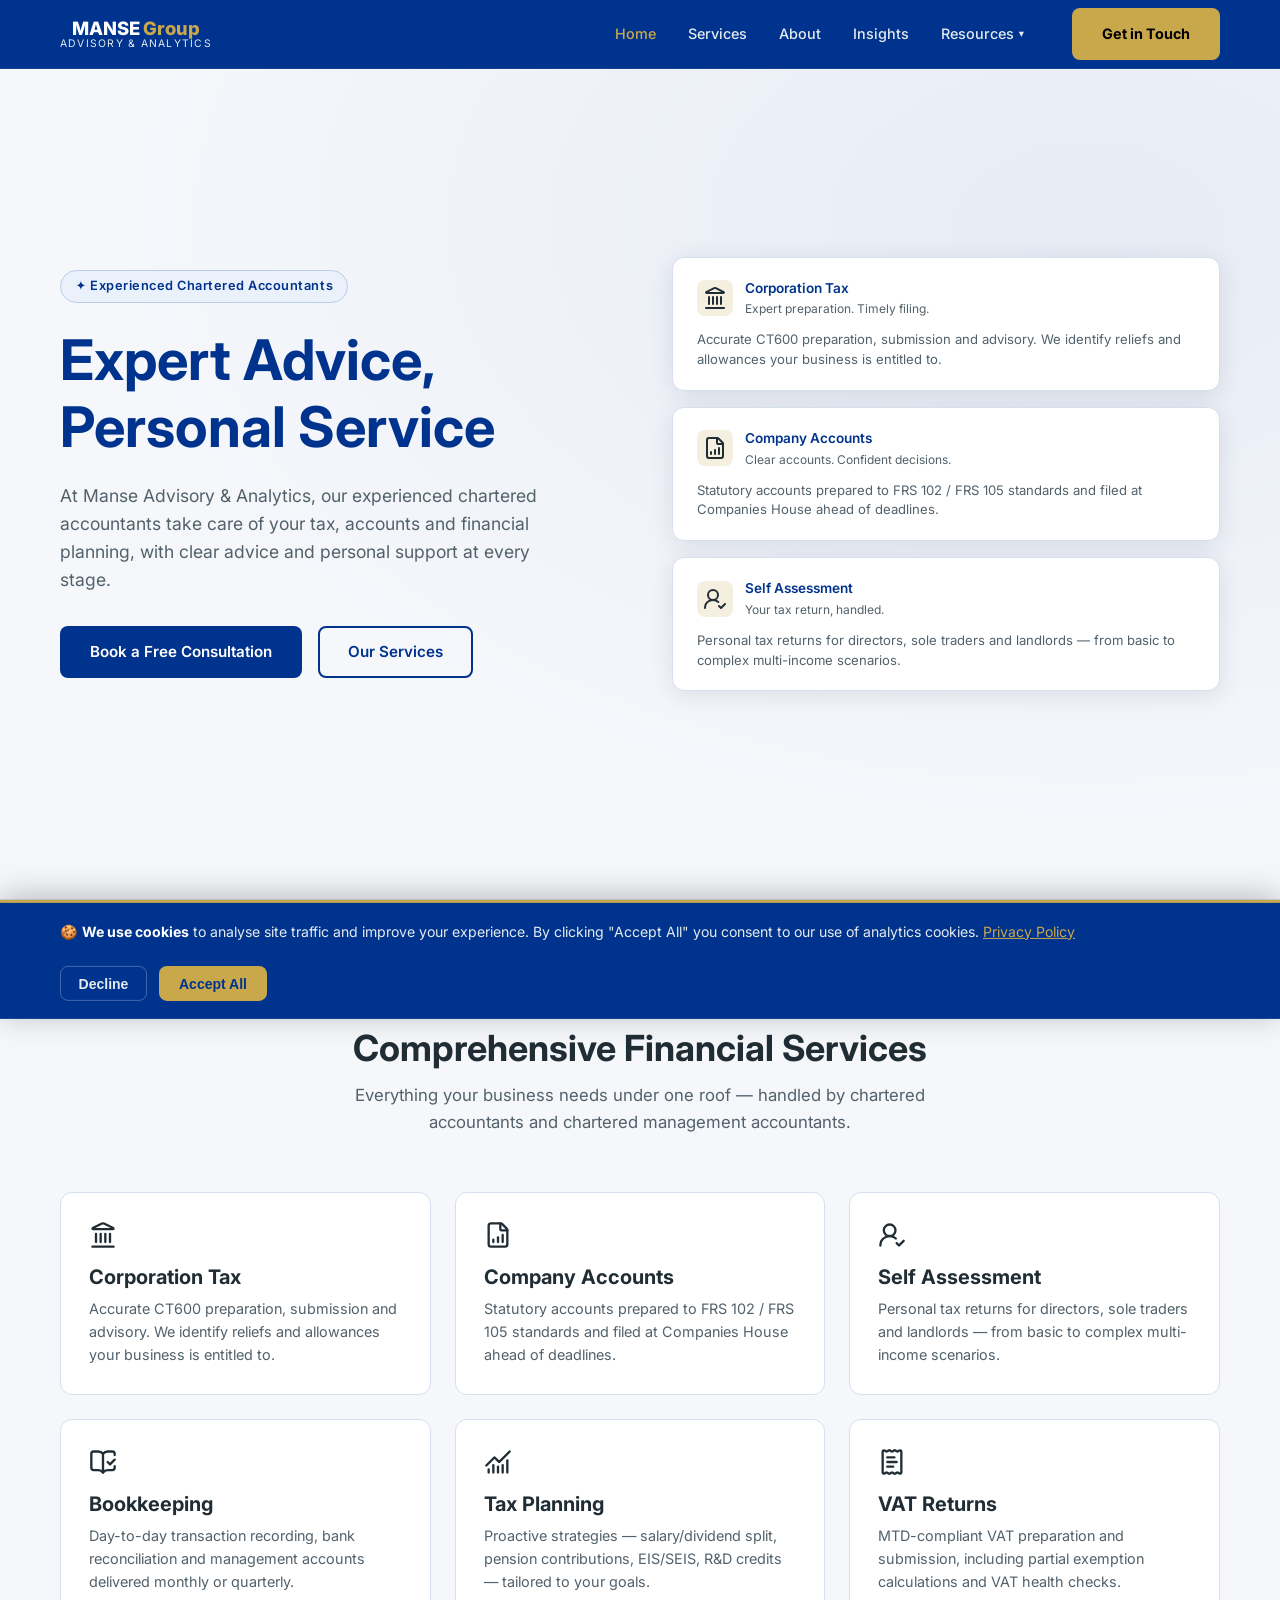
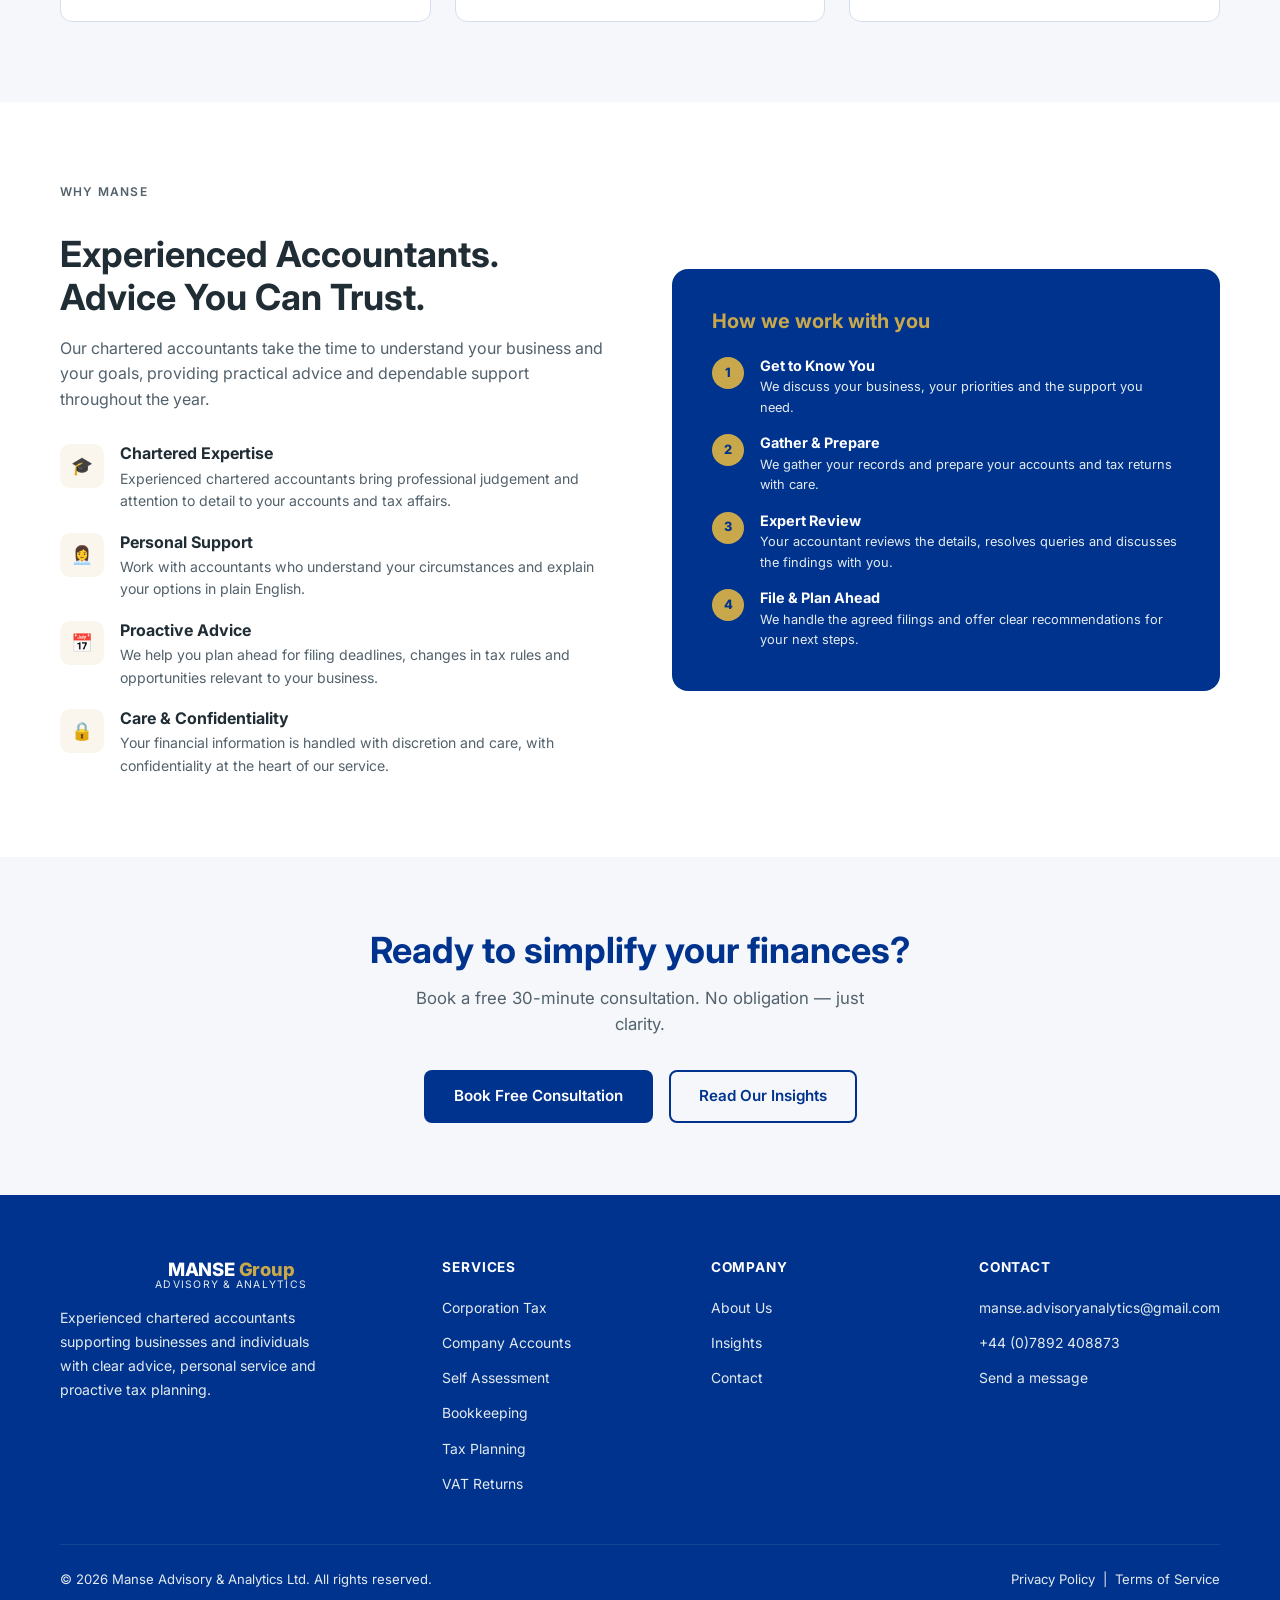
==== commit a4722d06: "service-icons" ====
--- a/index.html
+++ b/index.html
@@ -158,7 +158,23 @@
       </div>
       <div class="card-float">
         <div class="card-float-header">
-          <div class="card-float-icon">💡</div>
+          <div class="card-float-icon">
+            <svg class="lucide lucide-user-round-check" aria-hidden="true" focusable="false"
+              xmlns="http://www.w3.org/2000/svg"
+              width="24"
+              height="24"
+              viewBox="0 0 24 24"
+              fill="none"
+              stroke="currentColor"
+              stroke-width="2"
+              stroke-linecap="round"
+              stroke-linejoin="round"
+            >
+              <path d="M2 21a8 8 0 0 1 13.292-6" />
+              <circle cx="10" cy="8" r="5" />
+              <path d="m16 19 2 2 4-4" />
+            </svg>
+          </div>
           <div>
             <div class="card-float-title">Self Assessment</div>
             <div class="card-float-sub">Your tax return, handled.</div>
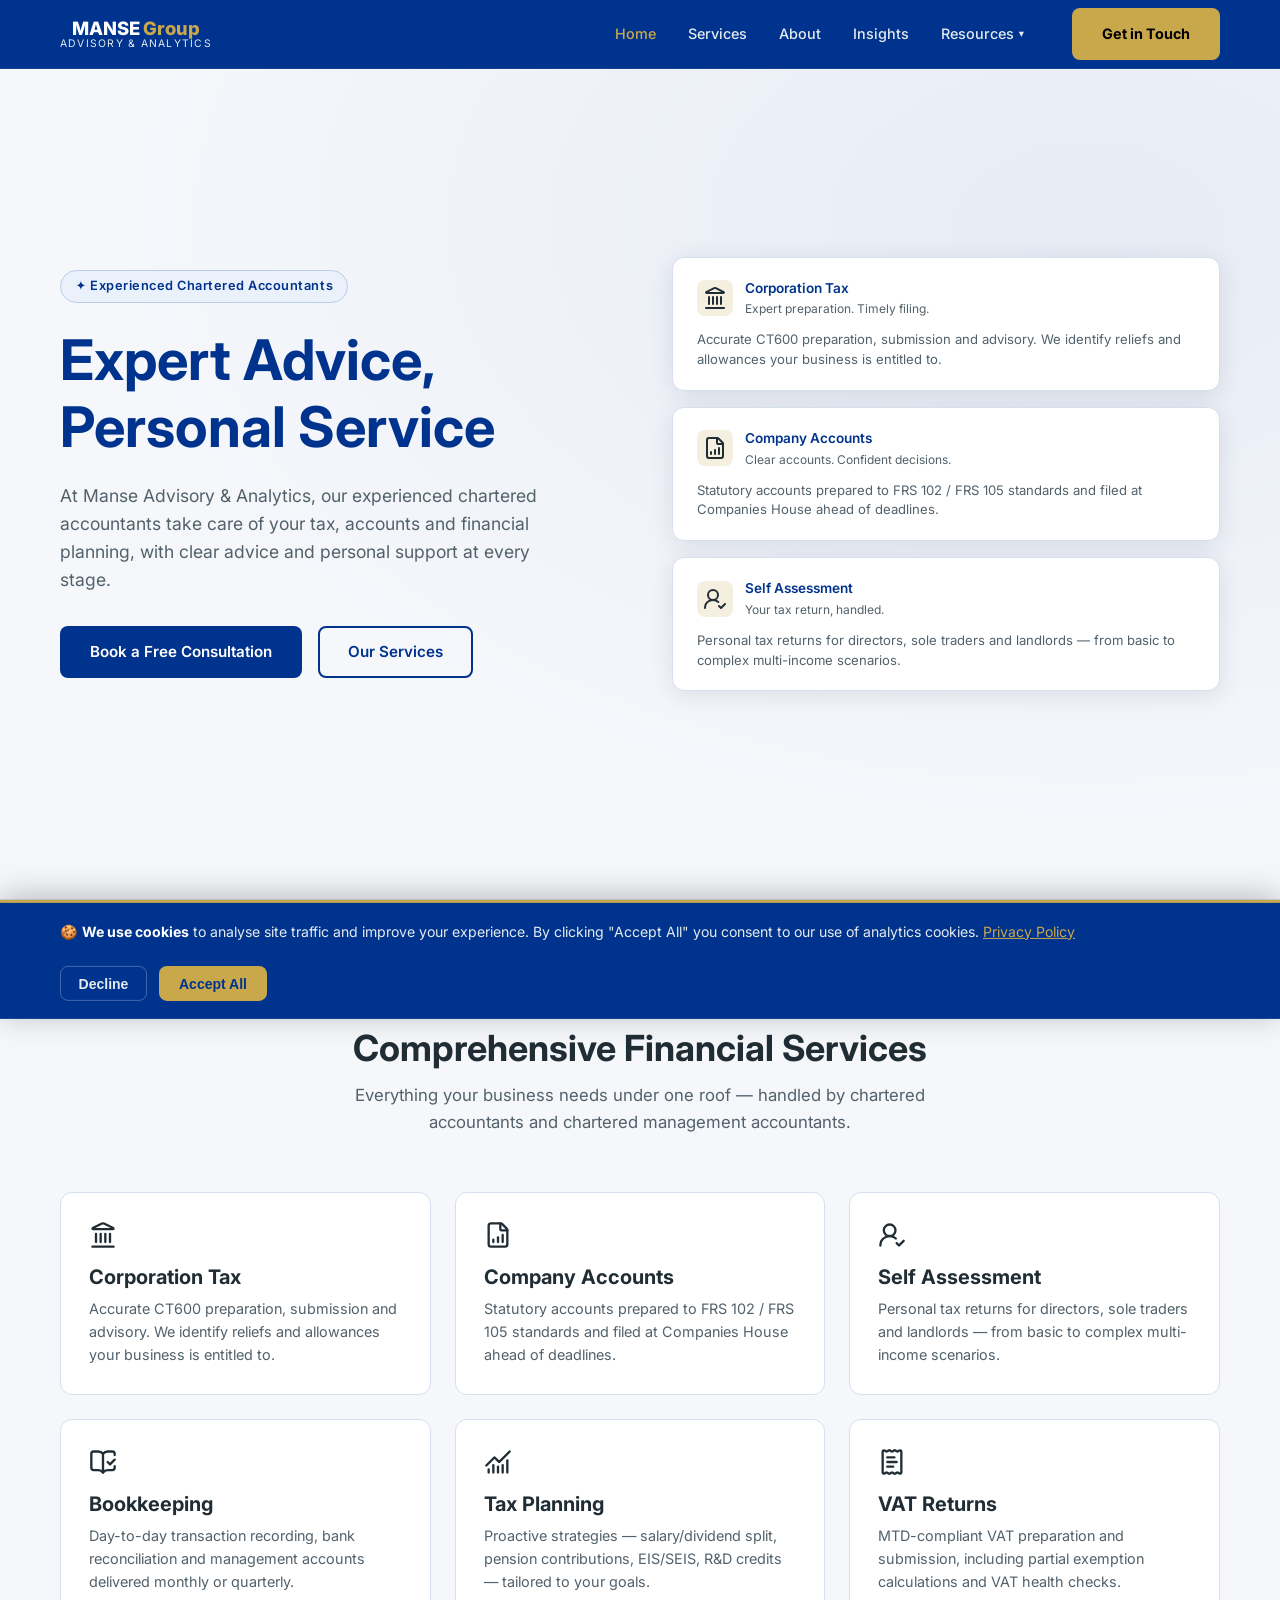
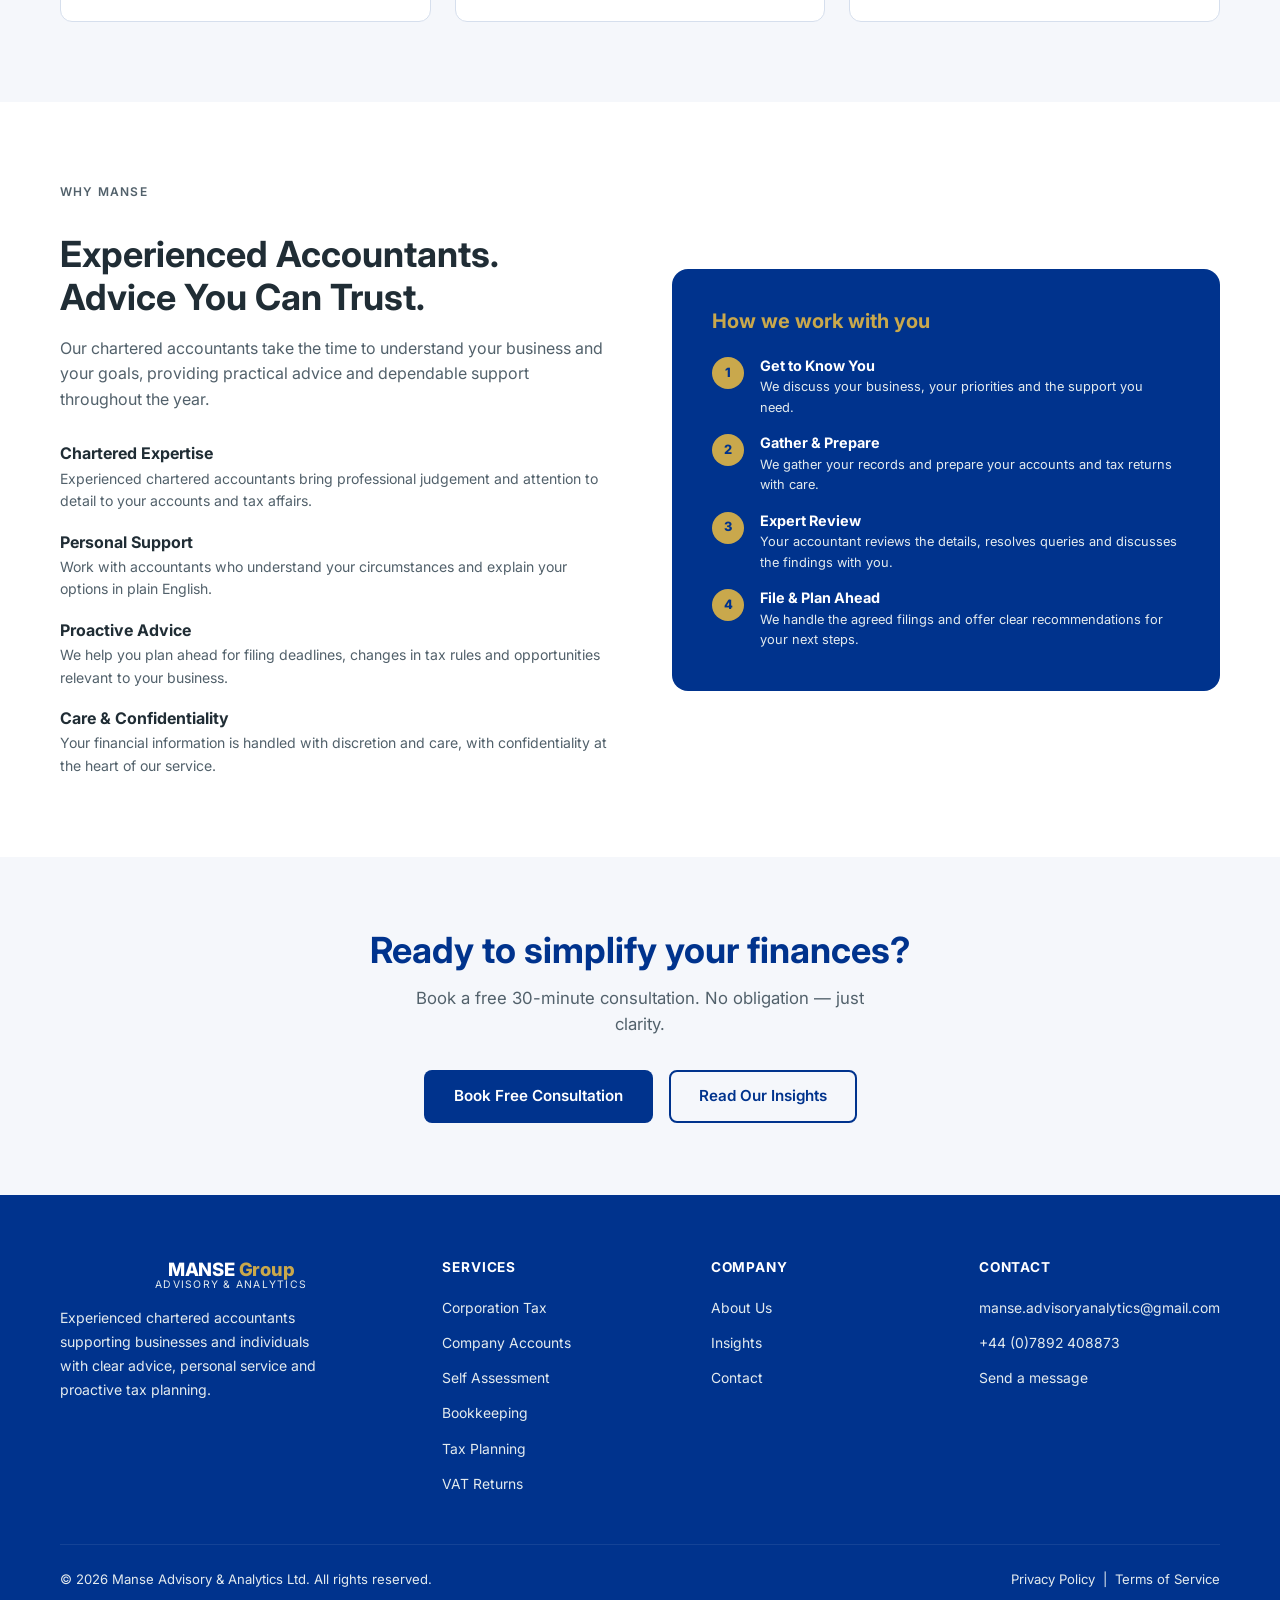
==== commit 13c262df: "remove why-item-icons" ====
--- a/index.html
+++ b/index.html
@@ -394,28 +394,28 @@
       <p>Our chartered accountants take the time to understand your business and your goals, providing practical advice and dependable support throughout the year.</p>
       <ul class="why-list">
         <li class="why-item">
-          <div class="why-item-icon">🎓</div>
+          <!-- <div class="why-item-icon">🎓</div> -->
           <div class="why-item-text">
             <h4>Chartered Expertise</h4>
             <p>Experienced chartered accountants bring professional judgement and attention to detail to your accounts and tax affairs.</p>
           </div>
         </li>
         <li class="why-item">
-          <div class="why-item-icon">👩‍💼</div>
+          <!-- <div class="why-item-icon">👩‍💼</div> -->
           <div class="why-item-text">
             <h4>Personal Support</h4>
             <p>Work with accountants who understand your circumstances and explain your options in plain English.</p>
           </div>
         </li>
         <li class="why-item">
-          <div class="why-item-icon">📅</div>
+          <!-- <div class="why-item-icon">📅</div> -->
           <div class="why-item-text">
             <h4>Proactive Advice</h4>
             <p>We help you plan ahead for filing deadlines, changes in tax rules and opportunities relevant to your business.</p>
           </div>
         </li>
         <li class="why-item">
-          <div class="why-item-icon">🔒</div>
+          <!-- <div class="why-item-icon">🔒</div> -->
           <div class="why-item-text">
             <h4>Care &amp; Confidentiality</h4>
             <p>Your financial information is handled with discretion and care, with confidentiality at the heart of our service.</p>
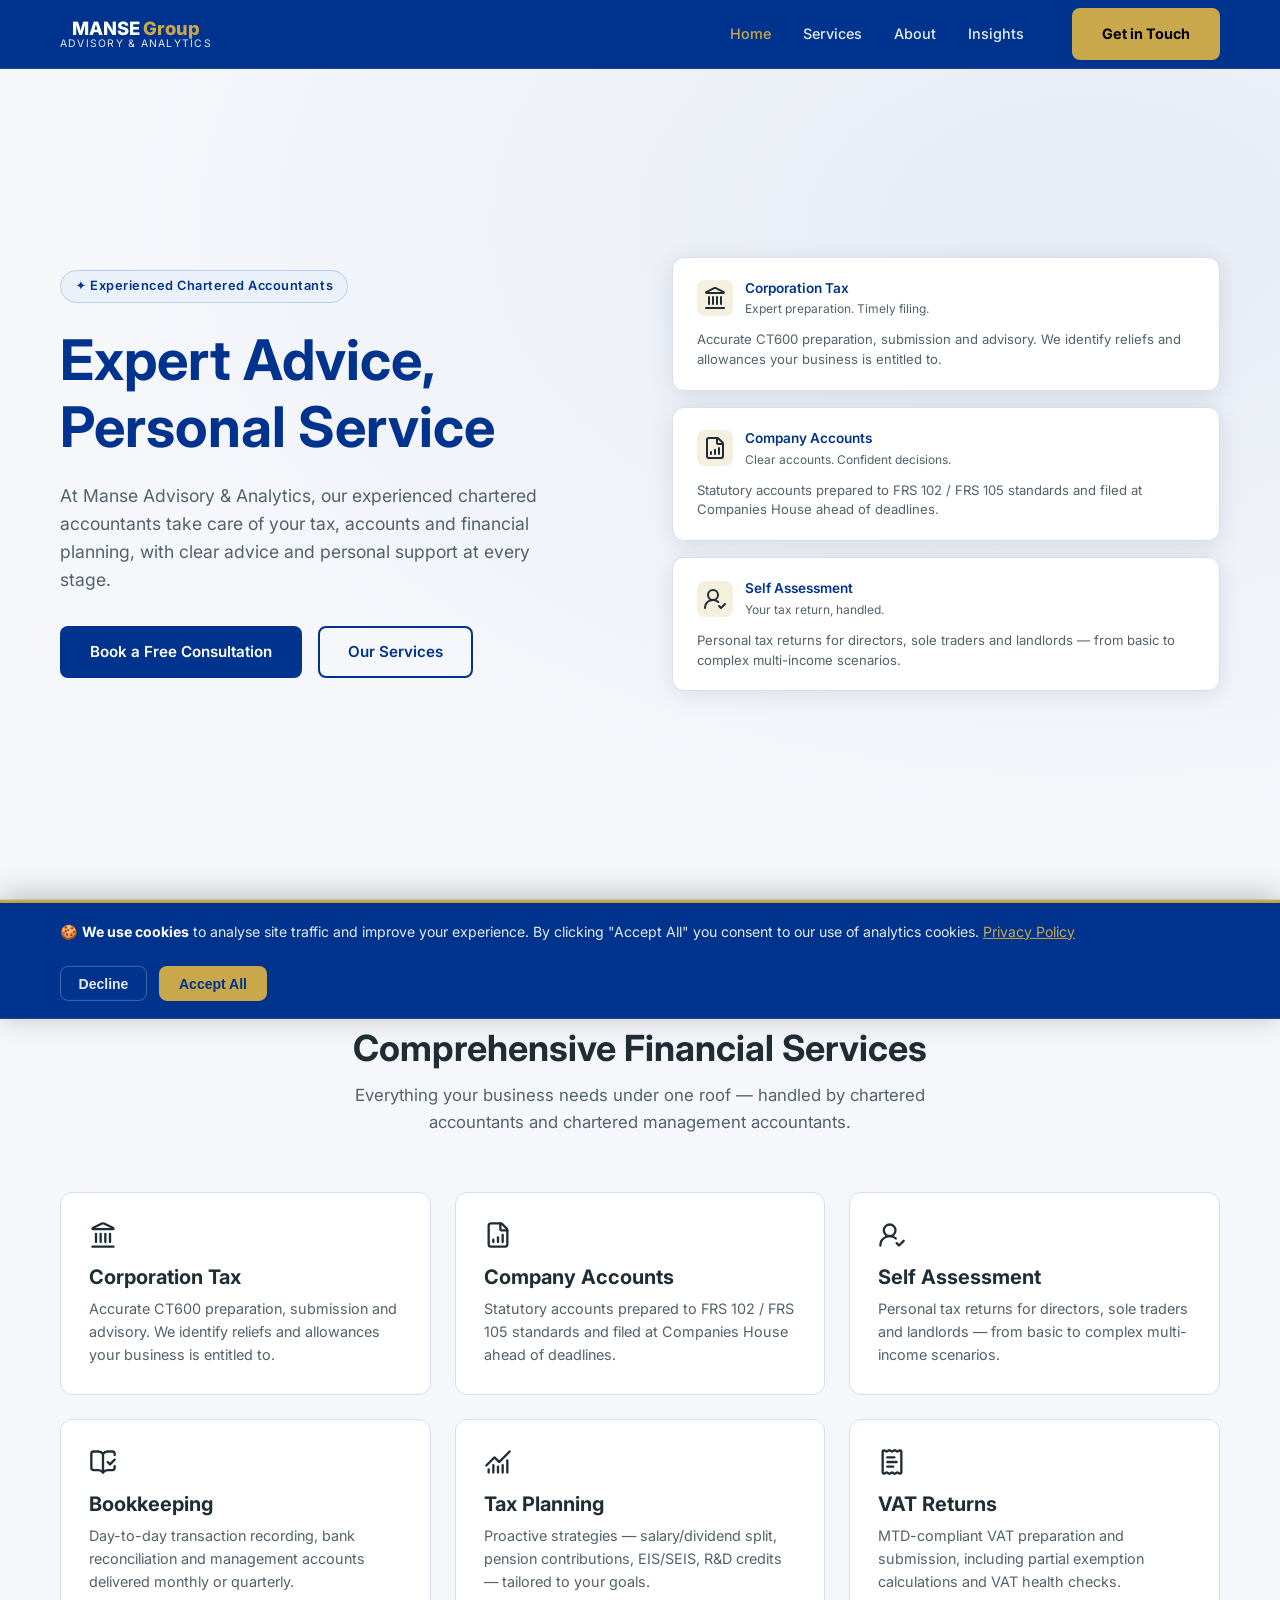
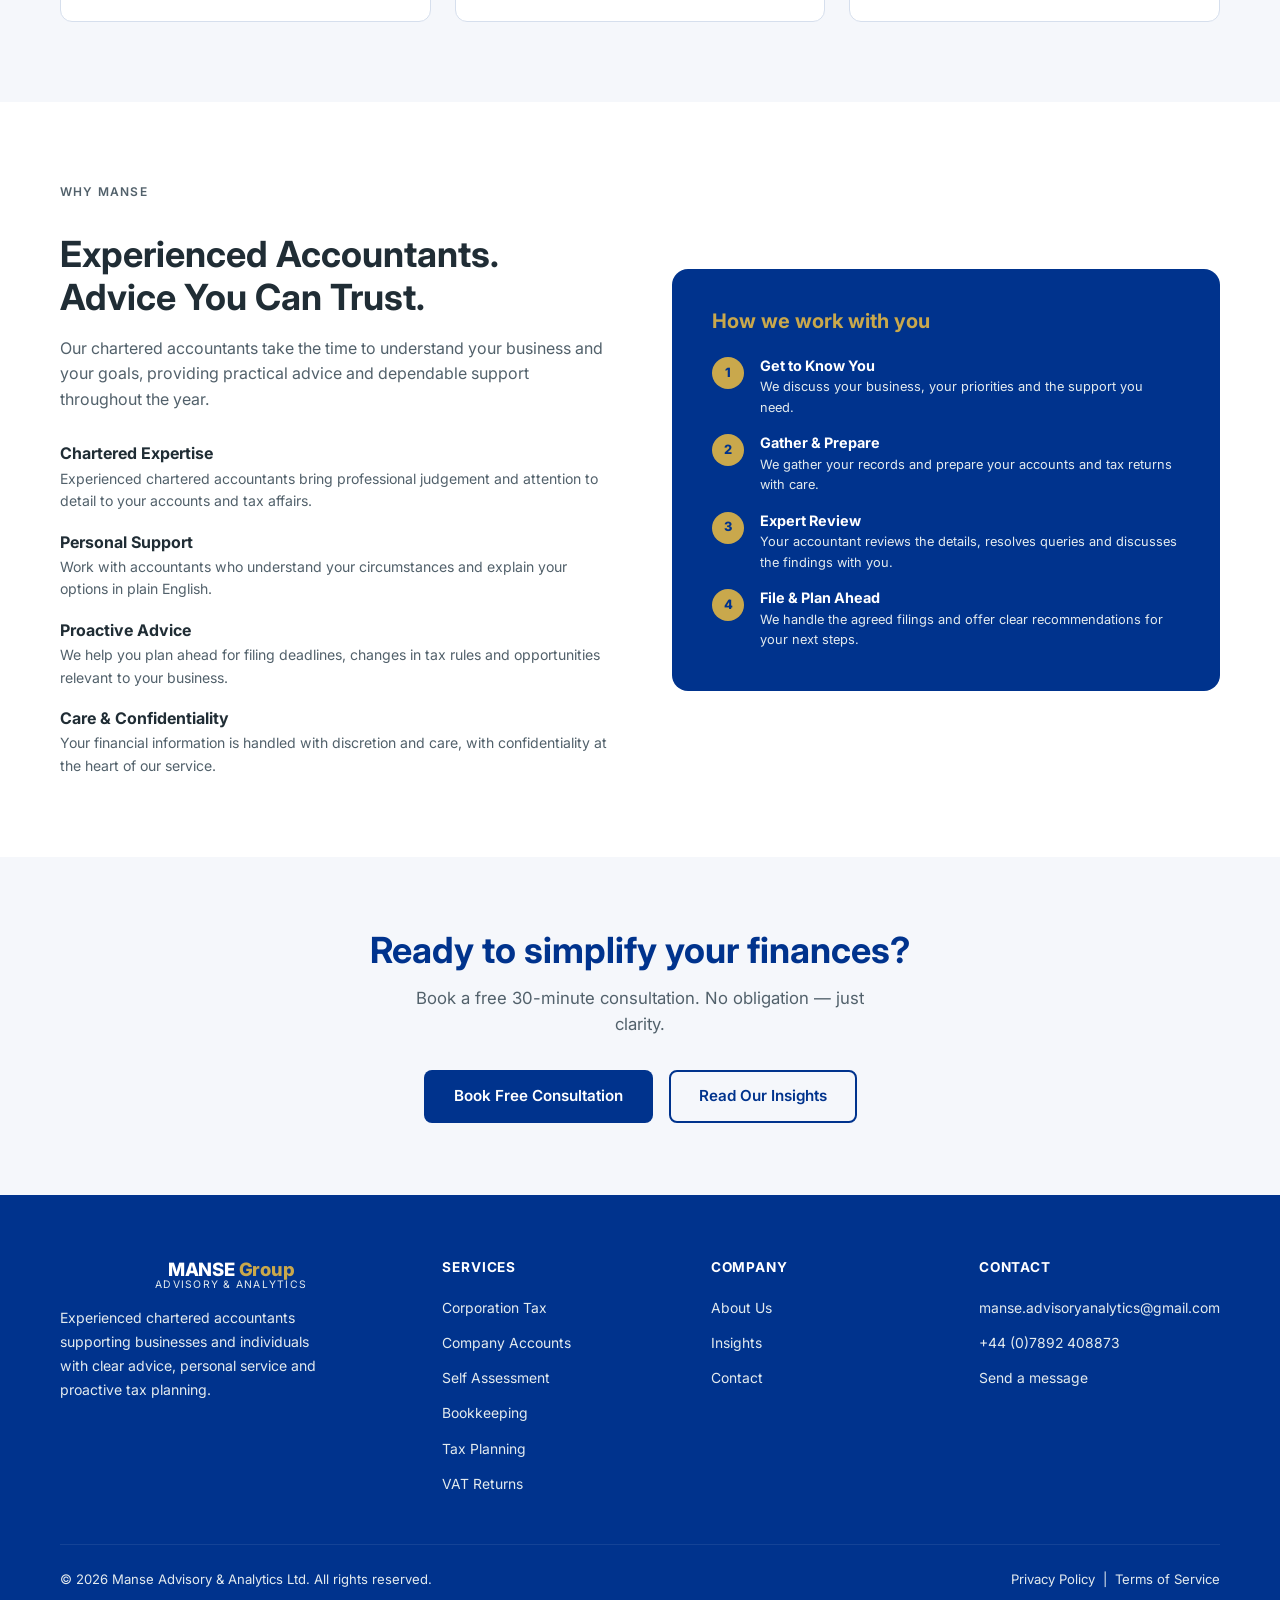
==== commit 1440eb8f: "comment-out resources" ====
--- a/index.html
+++ b/index.html
@@ -54,14 +54,14 @@
       <li><a href="index.html#services">Services</a></li>
       <li><a href="index.html#why-us">About</a></li>
       <li><a href="articles.html">Insights</a></li>
-      <li class="nav-item-dropdown">
+      <!-- <li class="nav-item-dropdown">
         <a href="#" class="nav-dropdown-trigger">Resources <span class="chevron">▾</span></a>
         <ul class="nav-dropdown">
           <li><a href="deadlines.html"><span class="dd-icon">📅</span> Tax Deadlines</a></li>
           <li><a href="calculator.html"><span class="dd-icon">🧮</span> Tax Calculator</a></li>
           <li><a href="policies.html"><span class="dd-icon">📋</span> Policy Updates</a></li>
         </ul>
-      </li>
+      </li> -->
       <li class="nav-cta"><a href="contact.html" class="btn btn-primary">Get in Touch</a></li>
     </ul>
   </div>
